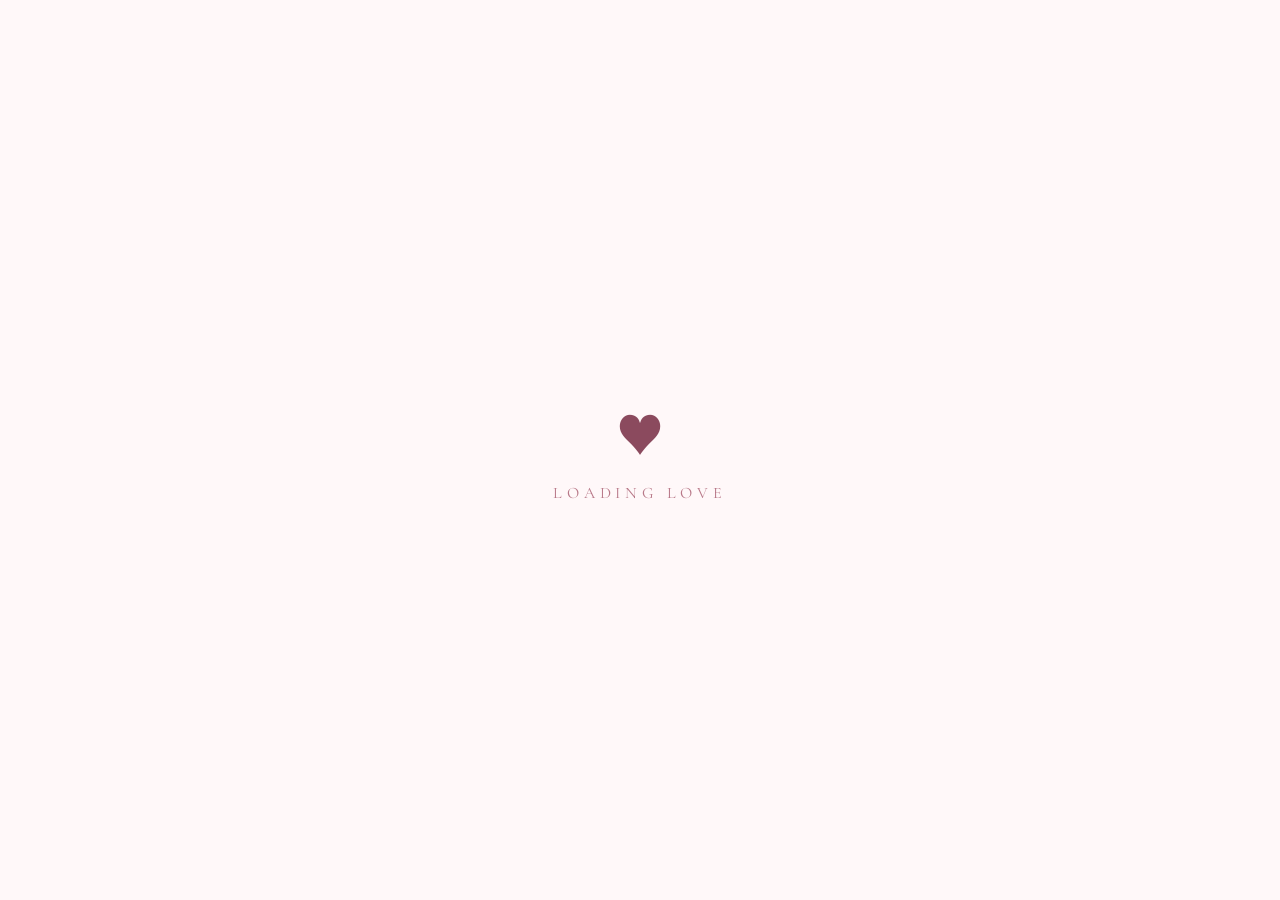
==== index.html @ cb355acc "fix: 修复首页 LOADING 卡住；按新文件名重排照片时间轴；单人照配对面对面展示；更新文案" ====
<!DOCTYPE html>
<html lang="zh-CN">
<head>
  <meta charset="UTF-8" />
  <meta name="viewport" content="width=device-width, initial-scale=1.0" />
  <title>haoloveli | 豪❤力</title>
  <link rel="preconnect" href="https://fonts.googleapis.com">
  <link rel="preconnect" href="https://fonts.gstatic.com" crossorigin>
  <link href="https://fonts.googleapis.com/css2?family=Cormorant+Garamond:ital,wght@0,400;0,500;0,600;1,400;1,500&family=Great+Vibes&family=Noto+Serif+SC:wght@300;400;500;600;700&family=Playfair+Display:ital,wght@0,400;0,500;0,600;0,700;1,400;1,500&display=swap" rel="stylesheet">
  <style>
    * { margin: 0; padding: 0; box-sizing: border-box; }
    :root {
      --rose-pale: #FFF8F9;
      --rose-cream: #FFEDF1;
      --rose-blush: #FFDEE6;
      --rose-soft: #F8C1CE;
      --rose-gold: #D4A5A5;
      --rose-text: #8B4A5E;
      --rose-text-light: #B87888;
      --gold: #D4AF7A;
      --champagne: #F5E6D3;
    }
    html, body {
      width: 100%; height: 100%;
      overflow: hidden;
      font-family: 'Noto Serif SC', 'Playfair Display', serif;
      color: var(--rose-text);
      background: #000;
    }
    .stage {
      position: relative;
      width: 100vw; height: 100vh;
      overflow: hidden;
      background: linear-gradient(145deg, #FFF8F9 0%, #FFEDF1 30%, #FFDEE6 60%, #F8C9D4 90%, #F0B8C5 100%);
      background-size: 400% 400%;
      animation: skyFlow 20s ease infinite;
    }
    @keyframes skyFlow {
      0% { background-position: 0% 0%; }
      50% { background-position: 100% 100%; }
      100% { background-position: 0% 0%; }
    }
    .glow {
      position: absolute; inset: 0; pointer-events: none; z-index: 0;
      background:
        radial-gradient(circle at 15% 25%, rgba(255, 220, 225, 0.8) 0%, transparent 40%),
        radial-gradient(circle at 85% 65%, rgba(255, 200, 210, 0.7) 0%, transparent 45%),
        radial-gradient(circle at 50% 95%, rgba(255, 235, 220, 0.6) 0%, transparent 50%);
      animation: glowPulse 10s ease-in-out infinite alternate;
    }
    @keyframes glowPulse {
      0% { opacity: 0.8; transform: scale(1); }
      100% { opacity: 1; transform: scale(1.08); }
    }
    .hearts {
      position: absolute; inset: 0; pointer-events: none; z-index: 1; overflow: hidden;
    }
    .heart {
      position: absolute; top: -10%; font-size: 1rem;
      opacity: 0; animation: fall linear infinite;
      text-shadow: 0 0 12px rgba(255, 160, 170, 0.6);
    }
    @keyframes fall {
      0% { transform: translateY(-10vh) translateX(0) rotate(0deg); opacity: 0; }
      10% { opacity: 0.8; }
      90% { opacity: 0.7; }
      100% { transform: translateY(110vh) translateX(80px) rotate(360deg); opacity: 0; }
    }
    .slide {
      position: absolute; inset: 0; z-index: 10;
      display: flex; align-items: center; justify-content: center;
      opacity: 0; visibility: hidden;
      transition: opacity 1.4s cubic-bezier(0.4, 0, 0.2, 1), visibility 1.4s;
      padding: 5vh 5vw 5vh 10vw;
    }
    .slide.active { opacity: 1; visibility: visible; }
    .slide-content {
      width: 100%; max-width: 1400px; height: 100%;
      display: flex; align-items: center; justify-content: center;
      position: relative;
    }

    /* Timeline - left side */
    .timeline-rail {
      position: fixed; left: 2.5vw; top: 50%; transform: translateY(-50%);
      z-index: 90; width: 90px; height: 72vh;
      display: flex; flex-direction: column; align-items: center; justify-content: space-between;
      opacity: 0; transition: opacity 0.8s ease;
      pointer-events: none;
    }
    .timeline-rail.visible { opacity: 1; }
    .timeline-line {
      position: absolute; left: 50%; top: 12px; bottom: 12px; width: 2px; transform: translateX(-50%);
      background: linear-gradient(180deg, rgba(212,165,165,0.25), rgba(139,74,94,0.18), rgba(212,165,165,0.25));
      border-radius: 1px;
    }
    .timeline-node {
      position: relative; width: 12px; height: 12px; border-radius: 50%;
      background: #fff; border: 2px solid rgba(212, 165, 165, 0.6);
      transition: all 0.5s ease; z-index: 2;
      box-shadow: 0 2px 8px rgba(139, 74, 94, 0.08);
    }
    .timeline-node.active {
      background: var(--rose-text); border-color: var(--rose-text);
      transform: scale(1.5);
      box-shadow: 0 0 0 8px rgba(139, 74, 94, 0.1), 0 0 20px rgba(139, 74, 94, 0.2);
    }
    .timeline-node.milestone {
      width: 16px; height: 16px; background: var(--gold); border-color: var(--gold);
    }
    .timeline-node.milestone.active {
      background: var(--rose-text); border-color: var(--rose-text);
      box-shadow: 0 0 0 10px rgba(212, 175, 122, 0.15), 0 0 24px rgba(139, 74, 94, 0.25);
    }
    .timeline-label {
      position: absolute; left: 32px; top: 50%; transform: translateY(-50%);
      white-space: nowrap; font-family: 'Cormorant Garamond', serif; font-size: 0.8rem;
      letter-spacing: 0.12em; color: var(--rose-text-light); opacity: 0;
      transition: all 0.5s ease; font-weight: 500; pointer-events: none;
    }
    .timeline-node.active .timeline-label { opacity: 1; color: var(--rose-text); transform: translateY(-50%) translateX(4px); }
    .timeline-node.milestone .timeline-label { color: var(--gold); opacity: 0; }
    .timeline-node.milestone.active .timeline-label { color: var(--rose-text); opacity: 1; }

    /* Cover */
    .cover-slide .slide-content { flex-direction: column; text-align: center; padding-left: 5vw; }
    .cover-eyebrow {
      font-family: 'Cormorant Garamond', serif;
      font-size: 1rem; letter-spacing: 0.5em; text-transform: uppercase;
      color: var(--rose-text-light); margin-bottom: 2rem;
      opacity: 0; animation: fadeInUp 1.5s ease 0.3s forwards;
    }
    .cover-title {
      font-family: 'Noto Serif SC', serif;
      font-size: clamp(3.5rem, 9vw, 7rem);
      font-weight: 500; letter-spacing: 0.2em; color: var(--rose-text);
      line-height: 1.15; margin-bottom: 1rem;
      opacity: 0; animation: fadeInUp 1.5s ease 0.6s forwards;
    }
    .cover-names {
      font-family: 'Noto Serif SC', serif;
      font-size: clamp(1.8rem, 4vw, 2.8rem);
      font-weight: 400; color: var(--rose-text);
      margin-bottom: 1.5rem;
      opacity: 0; animation: fadeInUp 1.5s ease 0.75s forwards;
    }
    .heart-icon {
      color: #e74c3c;
      margin: 0 0.3em;
      animation: heartbeat 1.5s ease infinite;
    }
    .cover-script {
      font-family: 'Great Vibes', cursive;
      font-size: clamp(2.5rem, 6vw, 4.5rem);
      color: var(--rose-gold); opacity: 0;
      animation: fadeInUp 1.5s ease 0.9s forwards;
      margin-bottom: 2.5rem;
    }
    .cover-ornament {
      width: 180px; height: 50px; margin: 0 auto 2rem; opacity: 0;
      animation: fadeInUp 1.5s ease 1.2s forwards;
      background: url("data:image/svg+xml,%3Csvg xmlns='http://www.w3.org/2000/svg' viewBox='0 0 180 50'%3E%3Cpath d='M90 25 L25 25 M155 25 L90 25' stroke='%23D4A5A5' stroke-width='1'/%3E%3Cpath d='M90 20 C86 16 82 16 80 19 C78 22 80 26 90 32 C100 26 102 22 100 19 C98 16 94 16 90 20' fill='%23D4A5A5'/%3E%3C/svg%3E") no-repeat center;
      background-size: contain;
    }
    .cover-date {
      font-family: 'Cormorant Garamond', serif; font-size: 1rem;
      letter-spacing: 0.3em; color: var(--rose-text-light); opacity: 0;
      animation: fadeInUp 1.5s ease 1.5s forwards;
    }
    .scroll-hint {
      position: absolute; bottom: 5vh; left: 50%; transform: translateX(-50%);
      font-family: 'Cormorant Garamond', serif; font-size: 0.85rem;
      letter-spacing: 0.2em; color: var(--rose-text-light); opacity: 0;
      animation: fadeInUp 1.5s ease 2s forwards, float 2s ease infinite 3s;
    }
    @keyframes float {
      0%, 100% { transform: translateX(-50%) translateY(0); }
      50% { transform: translateX(-50%) translateY(10px); }
    }
    @keyframes fadeInUp {
      0% { opacity: 0; transform: translateY(30px); }
      100% { opacity: 1; transform: translateY(0); }
    }

    /* Timeline intro */
    .timeline-intro .slide-content { flex-direction: column; text-align: center; padding-left: 5vw; }
    .timeline-intro-title {
      font-family: 'Noto Serif SC', serif; font-size: clamp(2.5rem, 5vw, 4rem);
      font-weight: 500; color: var(--rose-text); margin-bottom: 3vh; opacity: 0;
      transform: translateY(30px); transition: all 1s ease 0.2s;
    }
    .timeline-intro-sub {
      font-family: 'Cormorant Garamond', serif; font-size: 1.1rem;
      letter-spacing: 0.3em; color: var(--rose-gold); margin-bottom: 6vh; opacity: 0;
      transform: translateY(20px); transition: all 1s ease 0.4s;
    }
    .slide.active .timeline-intro-title, .slide.active .timeline-intro-sub { opacity: 1; transform: translateY(0); }
    .timeline-hero {
      display: flex; align-items: center; justify-content: center; gap: 6vw;
      opacity: 0; transform: scale(0.95); transition: all 1.2s ease 0.6s;
    }
    .slide.active .timeline-hero { opacity: 1; transform: scale(1); }
    .timeline-event {
      text-align: center; position: relative;
    }
    .timeline-event-dot {
      width: 24px; height: 24px; border-radius: 50%; background: var(--gold); margin: 0 auto 1.2rem;
      box-shadow: 0 0 0 10px rgba(212, 175, 122, 0.15); position: relative;
    }
    .timeline-event-dot::after {
      content: ''; position: absolute; inset: 0; border-radius: 50%;
      border: 1px solid rgba(139, 74, 94, 0.2); animation: pulseRing 2s ease infinite;
    }
    @keyframes pulseRing {
      0% { transform: scale(1); opacity: 1; }
      100% { transform: scale(2.2); opacity: 0; }
    }
    .timeline-event-date {
      font-family: 'Cormorant Garamond', serif; font-size: 1.4rem; font-weight: 600;
      letter-spacing: 0.15em; color: var(--rose-text); margin-bottom: 0.6rem;
    }
    .timeline-event-label {
      font-family: 'Noto Serif SC', serif; font-size: 1.2rem; color: var(--rose-text-light);
    }
    .timeline-event.together .timeline-event-dot { background: var(--rose-text); box-shadow: 0 0 0 10px rgba(139, 74, 94, 0.12); }
    .timeline-event.together .timeline-event-date { color: var(--rose-text); }
    .timeline-connector {
      width: 80px; height: 1px; background: linear-gradient(90deg, var(--gold), var(--rose-text-light));
      position: relative; top: -12px;
    }
    .timeline-connector::after {
      content: '♥'; position: absolute; left: 50%; top: 50%; transform: translate(-50%, -50%);
      font-size: 0.8rem; color: var(--rose-gold); background: var(--rose-pale); padding: 0 8px;
    }
    .timeline-caption {
      margin-top: 6vh; font-family: 'Noto Serif SC', serif; font-size: 1.1rem;
      color: var(--rose-text-light); opacity: 0; transition: opacity 1s ease 1s;
    }
    .slide.active .timeline-caption { opacity: 1; }

    /* Chapters */
    .chapter-slide .slide-content { flex-direction: column; text-align: center; padding-left: 5vw; }
    .chapter-number {
      font-family: 'Cormorant Garamond', serif; font-size: 1rem;
      letter-spacing: 0.4em; color: var(--rose-gold); margin-bottom: 1.5rem;
      opacity: 0; transform: translateY(30px); transition: all 1s ease 0.2s;
    }
    .chapter-title {
      font-family: 'Noto Serif SC', serif; font-size: clamp(2.5rem, 5vw, 4.5rem);
      font-weight: 500; color: var(--rose-text); line-height: 1.5;
      opacity: 0; transform: translateY(30px); transition: all 1s ease 0.4s;
    }
    .slide.active .chapter-number, .slide.active .chapter-title { opacity: 1; transform: translateY(0); }

    /* Photo slides */
    .split-slide .slide-content { gap: 5vw; align-items: center; }
    .split-slide.reverse .slide-content { flex-direction: row-reverse; }
    .text-side {
      flex: 1; max-width: 560px; opacity: 0;
      transition: all 1.2s cubic-bezier(0.4, 0, 0.2, 1) 0.3s;
    }
    .split-slide .text-side { transform: translateX(-50px); }
    .split-slide.reverse .text-side { transform: translateX(50px); }
    .slide.active .text-side { opacity: 1; transform: translateX(0); }
    .photo-date-badge {
      display: inline-flex; align-items: center; gap: 12px;
      font-family: 'Cormorant Garamond', serif; font-size: 0.9rem;
      letter-spacing: 0.18em; color: var(--rose-text);
      margin-bottom: 2rem; padding: 0.6rem 1.4rem;
      background: rgba(255, 255, 255, 0.72);
      border: 1px solid rgba(212, 165, 165, 0.35);
      border-radius: 4px;
      box-shadow: 0 4px 20px rgba(139, 74, 94, 0.06);
      opacity: 0; transform: translateY(-20px);
      transition: all 0.8s ease 0.2s;
      position: relative;
    }
    .photo-date-badge::before {
      content: ''; position: absolute; left: 0; top: 50%; transform: translateY(-50%);
      width: 3px; height: 60%; background: var(--gold); border-radius: 0 2px 2px 0;
    }
    .slide.active .photo-date-badge { opacity: 1; transform: translateY(0); }
    .photo-date-badge .dot {
      width: 7px; height: 7px; border-radius: 50%;
      background: var(--gold); box-shadow: 0 0 0 4px rgba(212, 175, 122, 0.2);
    }
    .side-label {
      font-family: 'Cormorant Garamond', serif; font-size: 0.85rem;
      letter-spacing: 0.35em; text-transform: uppercase;
      color: var(--rose-gold); margin-bottom: 1.2rem;
    }
    .side-title {
      font-family: 'Noto Serif SC', serif; font-size: clamp(2rem, 3.5vw, 3rem);
      font-weight: 500; color: var(--rose-text); line-height: 1.4;
      margin-bottom: 1.5rem;
    }
    .side-body {
      font-family: 'Noto Serif SC', serif; font-size: clamp(1.05rem, 1.7vw, 1.25rem);
      line-height: 2.2; color: var(--rose-text-light); font-weight: 400;
      white-space: pre-line;
    }
    .image-side {
      flex: 0 0 auto; opacity: 0;
      transition: all 1.2s cubic-bezier(0.4, 0, 0.2, 1) 0.5s;
    }
    .split-slide .image-side { transform: translateX(50px) scale(0.95); }
    .split-slide.reverse .image-side { transform: translateX(-50px) scale(0.95); }
    .slide.active .image-side { opacity: 1; transform: translateX(0) scale(1); }
    .photo-card {
      position: relative; background: linear-gradient(145deg, #fff 0%, #fff8f9 100%); padding: 18px;
      box-shadow: 0 30px 80px rgba(122, 68, 88, 0.14), 0 10px 25px rgba(122, 68, 88, 0.07), inset 0 0 0 1px rgba(212, 165, 165, 0.18);
      border-radius: 4px; overflow: hidden;
      transform: rotate(1.2deg);
      transition: transform 0.6s ease, box-shadow 0.6s ease;
    }
    .photo-card:hover { transform: rotate(0deg) scale(1.03); box-shadow: 0 40px 100px rgba(122, 68, 88, 0.18), 0 15px 35px rgba(122, 68, 88, 0.1), inset 0 0 0 1px rgba(212, 165, 165, 0.25); }
    .photo-card.portrait { width: 360px; }
    .photo-card.portrait img { width: 100%; height: 480px; object-fit: cover; object-position: center 15%; }
    .photo-card.landscape { width: 640px; }
    .photo-card.landscape img { width: 100%; height: 400px; object-fit: cover; object-position: center 25%; }
    .photo-card img {
      filter: sepia(5%) saturate(108%) contrast(102%) brightness(102%);
      border-radius: 2px; display: block;
    }
    .photo-card::before {
      content: ''; position: absolute; inset: 12px; pointer-events: none;
      border: 1px solid rgba(212, 165, 165, 0.35); border-radius: 2px; z-index: 1;
    }
    .photo-card::after {
      content: ''; position: absolute; inset: 18px; pointer-events: none;
      border: 1px solid rgba(212, 165, 165, 0.2); border-radius: 2px; z-index: 1;
    }
    .photo-caption {
      text-align: center; margin-top: 1rem; font-family: 'Cormorant Garamond', serif;
      font-size: 0.85rem; letter-spacing: 0.2em; color: var(--rose-text-light);
    }

    /* Heart wall */
    .heartwall-slide .slide-content { flex-direction: column; padding-left: 5vw; }
    .heartwall-title {
      font-family: 'Noto Serif SC', serif; font-size: clamp(2rem, 4vw, 3.5rem);
      font-weight: 500; color: var(--rose-text); text-align: center; margin-bottom: 2vh;
      opacity: 0; transform: translateY(30px); transition: all 1s ease 0.2s;
    }
    .heartwall-subtitle {
      font-family: 'Cormorant Garamond', serif; font-size: 1.1rem;
      letter-spacing: 0.3em; color: var(--rose-gold); text-align: center; margin-bottom: 3vh;
      opacity: 0; transform: translateY(20px); transition: all 1s ease 0.4s;
    }
    .slide.active .heartwall-title, .slide.active .heartwall-subtitle { opacity: 1; transform: translateY(0); }
    .heartwall-container {
      position: relative; width: 100%; max-width: 1100px; height: 60vh;
      opacity: 0; transform: scale(0.9); transition: all 1.5s ease 0.6s;
    }
    .slide.active .heartwall-container { opacity: 1; transform: scale(1); }
    .heartwall-photo {
      position: absolute; width: 95px; height: 120px; background: #fff; padding: 6px;
      box-shadow: 0 8px 24px rgba(122, 68, 88, 0.18); border-radius: 2px;
      transform: translate(-50%, -50%) scale(0) rotate(var(--rot));
      transition: transform 0.8s cubic-bezier(0.34, 1.56, 0.64, 1) var(--delay), opacity 0.8s ease var(--delay);
      opacity: 0;
    }
    .slide.active .heartwall-photo {
      transform: translate(-50%, -50%) scale(1) rotate(var(--rot));
      opacity: 1;
    }
    .heartwall-photo img { width: 100%; height: 100%; object-fit: cover; object-position: center 15%; border-radius: 1px; }

    /* Proposal */
    .proposal-slide .slide-content { flex-direction: column; padding-left: 5vw; }
    .proposal-frame {
      background: rgba(255, 255, 255, 0.82);
      backdrop-filter: blur(30px); -webkit-backdrop-filter: blur(30px);
      border: 1px solid rgba(255, 255, 255, 0.9);
      border-radius: 48px;
      padding: 6vh 5vw; max-width: 850px; width: 100%;
      box-shadow: 0 50px 120px rgba(122, 68, 88, 0.1);
      text-align: center; opacity: 0; transform: translateY(50px) scale(0.96);
      transition: all 1.3s cubic-bezier(0.4, 0, 0.2, 1) 0.3s;
      position: relative;
    }
    .proposal-frame::before {
      content: ''; position: absolute; top: -2px; left: -2px; right: -2px; bottom: -2px;
      border-radius: 50px; background: linear-gradient(135deg, rgba(255,200,210,0.7), rgba(212,165,165,0.5), rgba(255,220,200,0.7));
      z-index: -1; opacity: 0.6;
    }
    .slide.active .proposal-frame { opacity: 1; transform: translateY(0) scale(1); }
    .proposal-frame h2 {
      font-family: 'Noto Serif SC', serif; font-size: clamp(2.5rem, 5vw, 4rem);
      font-weight: 500; color: var(--rose-text); margin-bottom: 2rem;
    }
    .proposal-frame p {
      font-family: 'Noto Serif SC', serif; font-size: clamp(1.1rem, 2vw, 1.4rem);
      line-height: 2.1; color: var(--rose-text-light); margin-bottom: 3rem;
    }
    .yes-btn {
      font-family: 'Noto Serif SC', serif; font-size: 1.2rem;
      background: linear-gradient(135deg, var(--rose-text) 0%, #9B5E70 100%);
      color: #fff; border: none; padding: 1.2rem 4rem; border-radius: 50px;
      cursor: pointer; letter-spacing: 0.2em;
      transition: all 0.4s cubic-bezier(0.4, 0, 0.2, 1);
      box-shadow: 0 12px 45px rgba(122, 68, 88, 0.3);
    }
    .yes-btn:hover {
      transform: translateY(-4px) scale(1.05);
      box-shadow: 0 20px 70px rgba(122, 68, 88, 0.4);
    }

    /* Letter */
    .letter-slide .slide-content { flex-direction: column; text-align: center; padding-left: 5vw; }
    .letter-paper {
      background: rgba(255, 255, 255, 0.85); max-width: 760px; width: 100%;
      padding: 5vh 4vw; border-radius: 24px;
      box-shadow: 0 40px 100px rgba(122, 68, 88, 0.1);
      opacity: 0; transform: translateY(40px);
      transition: all 1.2s cubic-bezier(0.4, 0, 0.2, 1) 0.3s;
    }
    .slide.active .letter-paper { opacity: 1; transform: translateY(0); }
    .letter-title {
      font-family: 'Noto Serif SC', serif; font-size: clamp(2rem, 4vw, 3rem);
      font-weight: 500; color: var(--rose-text); margin-bottom: 2rem;
    }
    .letter-body {
      font-family: 'Noto Serif SC', serif; font-size: clamp(1.1rem, 2vw, 1.4rem);
      line-height: 2.4; color: var(--rose-text-light); white-space: pre-line;
    }
    .letter-line {
      opacity: 0; transform: translateY(20px);
      transition: all 0.8s ease var(--delay);
    }
    .slide.active .letter-line { opacity: 1; transform: translateY(0); }

    /* Closing */
    .closing-slide .slide-content { flex-direction: column; text-align: center; padding-left: 5vw; }
    .closing-title {
      font-family: 'Noto Serif SC', serif;
      font-size: clamp(3.5rem, 8vw, 6.5rem);
      font-weight: 500; color: var(--rose-text); white-space: nowrap;
      letter-spacing: 0.15em; opacity: 0; transform: scale(0.9);
      transition: all 1.2s cubic-bezier(0.4, 0, 0.2, 1) 0.3s;
    }
    .slide.active .closing-title { opacity: 1; transform: scale(1); }
    .closing-sub {
      font-family: 'Great Vibes', cursive; font-size: clamp(2rem, 5vw, 3.5rem);
      color: var(--rose-gold); margin-top: 1.5rem; opacity: 0; transition: opacity 1s ease 1s;
    }
    .slide.active .closing-sub { opacity: 1; }

    /* Timer final page */
    .timer-slide .slide-content { flex-direction: column; text-align: center; padding-left: 5vw; }
    .timer-eyebrow {
      font-family: 'Cormorant Garamond', serif; font-size: 1rem;
      letter-spacing: 0.5em; color: var(--rose-text-light); margin-bottom: 1.5rem;
      opacity: 0; transform: translateY(20px); transition: all 1s ease 0.2s;
    }
    .timer-title {
      font-family: 'Noto Serif SC', serif; font-size: clamp(2rem, 4vw, 3.5rem);
      font-weight: 500; color: var(--rose-text); margin-bottom: 4vh; opacity: 0;
      transform: translateY(30px); transition: all 1s ease 0.4s;
    }
    .slide.active .timer-eyebrow, .slide.active .timer-title { opacity: 1; transform: translateY(0); }
    .timer-cards {
      display: flex; gap: 4vw; justify-content: center; align-items: stretch;
      opacity: 0; transform: scale(0.95); transition: all 1.2s ease 0.6s;
      flex-wrap: wrap;
    }
    .slide.active .timer-cards { opacity: 1; transform: scale(1); }
    .timer-card {
      background: rgba(255, 255, 255, 0.78); backdrop-filter: blur(20px);
      border: 1px solid rgba(255, 255, 255, 0.9); border-radius: 36px;
      padding: 4vh 3vw; min-width: 340px; max-width: 440px; flex: 1;
      box-shadow: 0 40px 100px rgba(122, 68, 88, 0.1);
      position: relative; overflow: hidden;
    }
    .timer-card::before {
      content: ''; position: absolute; top: 0; left: 0; right: 0; height: 4px;
      background: linear-gradient(90deg, var(--gold), var(--rose-soft), var(--gold));
    }
    .timer-card-label {
      font-family: 'Cormorant Garamond', serif; font-size: 0.95rem;
      letter-spacing: 0.3em; color: var(--rose-gold); margin-bottom: 1.5rem;
      text-transform: uppercase;
    }
    .timer-card-date {
      font-family: 'Noto Serif SC', serif; font-size: 1.1rem; color: var(--rose-text-light);
      margin-bottom: 2rem;
    }
    .timer-number {
      font-family: 'Cormorant Garamond', serif; font-size: clamp(3.5rem, 8vw, 6rem);
      font-weight: 600; color: var(--rose-text); line-height: 1;
      margin-bottom: 0.8rem; animation: heartbeat 2s ease infinite;
      display: flex; align-items: baseline; justify-content: center; gap: 0.15em;
    }
    .timer-unit-suffix {
      font-size: 0.35em; font-weight: 500; color: var(--rose-gold);
      letter-spacing: 0.1em;
    }
    .timer-units {
      display: flex; justify-content: center; gap: 1rem; margin-bottom: 1.5rem;
      font-family: 'Cormorant Garamond', serif; font-size: 0.95rem;
      letter-spacing: 0.1em; color: var(--rose-text-light);
    }
    .timer-unit { text-align: center; }
    .timer-unit span { display: block; font-family: 'Cormorant Garamond', serif; font-size: 1.6rem; font-weight: 600; color: var(--rose-text); }
    .timer-card-words {
      font-family: 'Noto Serif SC', serif; font-size: 1.05rem; color: var(--rose-text-light);
      line-height: 1.8;
    }
    .timer-bottom {
      margin-top: 4vh; font-family: 'Great Vibes', cursive; font-size: clamp(2rem, 4vw, 3rem);
      color: var(--rose-gold); opacity: 0; transition: opacity 1s ease 1s;
    }
    .slide.active .timer-bottom { opacity: 1; }
    @keyframes heartbeat {
      0%, 100% { transform: scale(1); }
      50% { transform: scale(1.03); }
    }

    /* Sparkles */
    .sparkle {
      position: fixed; pointer-events: none; z-index: 1000;
      font-size: 1.3rem; color: var(--rose-soft);
      animation: sparkleOut 1.8s ease-out forwards;
    }
    @keyframes sparkleOut {
      0% { opacity: 1; transform: translate(0,0) scale(0.5); }
      100% { opacity: 0; transform: translate(var(--tx), var(--ty)) scale(1.5) rotate(30deg); }
    }

    /* Controls */
    .controls {
      position: fixed; bottom: 3vh; right: 3vw; z-index: 100;
      display: flex; gap: 12px; align-items: center;
      transition: opacity 0.5s ease;
    }
    .controls button {
      width: 44px; height: 44px; border-radius: 50%;
      border: 1px solid rgba(122, 68, 88, 0.15); background: rgba(255,255,255,0.78);
      backdrop-filter: blur(10px); cursor: pointer; color: var(--rose-text);
      display: flex; align-items: center; justify-content: center;
      font-size: 1rem; transition: all 0.3s ease;
    }
    .controls button:hover { background: rgba(255,255,255,0.95); transform: scale(1.1); }
    .progress {
      position: fixed; bottom: 0; left: 0; height: 3px;
      background: linear-gradient(90deg, var(--rose-gold), var(--gold)); z-index: 100;
      transition: width 0.5s ease;
    }
    .nav-dots {
      position: fixed; left: 2vw; top: 50%; transform: translateY(-50%);
      z-index: 100; display: flex; flex-direction: column; gap: 12px;
    }
    .nav-dot {
      width: 10px; height: 10px; border-radius: 50%;
      background: rgba(122, 68, 88, 0.15); cursor: pointer; transition: all 0.3s ease;
    }
    .nav-dot.active { background: var(--rose-gold); transform: scale(1.4); }
    .loading {
      position: fixed; inset: 0; z-index: 9999; background: var(--rose-pale);
      display: flex; align-items: center; justify-content: center; flex-direction: column;
      transition: opacity 0.6s ease;
    }
    .loading.hidden { opacity: 0; pointer-events: none; }
    .loading-heart { font-size: 3rem; animation: heartbeat 1.5s ease infinite; margin-bottom: 1rem; color: var(--rose-text); }
    .loading-text { font-family: 'Cormorant Garamond', serif; color: var(--rose-text-light); letter-spacing: 0.3em; }

    /* Start overlay */
    .start-overlay {
      position: fixed; inset: 0; z-index: 1000;
      background: rgba(255, 250, 252, 0.92);
      backdrop-filter: blur(12px);
      display: flex; align-items: center; justify-content: center;
      flex-direction: column;
      transition: opacity 1.2s ease, visibility 1.2s ease;
      cursor: pointer;
    }
    .start-overlay.hidden {
      opacity: 0; visibility: hidden; pointer-events: none;
    }
    .start-content {
      text-align: center; animation: fadeInUp 1.2s ease;
    }
    .start-title {
      font-family: 'Noto Serif SC', 'Playfair Display', serif;
      font-size: clamp(2.2rem, 6vw, 4rem);
      color: var(--rose-text); margin-bottom: 0.5rem;
      letter-spacing: 0.15em;
    }
    .start-names {
      font-family: 'Noto Serif SC', serif;
      font-size: clamp(1.5rem, 3.5vw, 2.2rem);
      font-weight: 400; color: var(--rose-text);
      margin-bottom: 1rem;
      letter-spacing: 0.1em;
    }
    .start-subtitle {
      font-family: 'Cormorant Garamond', serif;
      font-size: clamp(1rem, 2.2vw, 1.5rem);
      color: var(--rose-text-light);
      letter-spacing: 0.2em; margin-bottom: 2.5rem;
    }
    .start-btn {
      display: inline-flex; align-items: center; justify-content: center;
      gap: 12px;
      padding: 1rem 2.5rem;
      border: 1px solid var(--rose-gold);
      border-radius: 50px;
      background: rgba(255, 255, 255, 0.7);
      color: var(--rose-text);
      font-family: 'Noto Serif SC', serif;
      font-size: 1.1rem;
      letter-spacing: 0.2em;
      box-shadow: 0 10px 40px rgba(139, 74, 94, 0.15);
      animation: pulse-gentle 2.5s ease infinite;
      transition: transform 0.3s ease, box-shadow 0.3s ease;
    }
    .start-btn:hover { transform: scale(1.05); box-shadow: 0 14px 50px rgba(139, 74, 94, 0.22); }
    .start-hint {
      margin-top: 2rem;
      font-family: 'Cormorant Garamond', serif;
      font-size: 0.9rem;
      color: var(--rose-text-light);
      letter-spacing: 0.15em;
    }
    @keyframes pulse-gentle {
      0%, 100% { transform: scale(1); }
      50% { transform: scale(1.03); }
    }
    @keyframes fadeInUp {
      from { opacity: 0; transform: translateY(30px); }
      to { opacity: 1; transform: translateY(0); }
    }

    @media (max-width: 900px) {
      .slide { padding: 5vh 5vw; }
      .timeline-rail { display: none; }
      .split-slide .slide-content { flex-direction: column !important; gap: 4vh; }
      .text-side { max-width: 100%; }
      .image-side { flex: 0 0 auto !important; }
      .photo-card.portrait { width: 280px; }
      .photo-card.portrait img { height: 360px; }
      .photo-card.landscape { width: 90vw; }
      .photo-card.landscape img { height: 260px; }
      .nav-dots { display: none; }
      .closing-title { white-space: normal; font-size: clamp(2.5rem, 12vw, 4rem); }
      .timer-cards { flex-direction: column; gap: 3vh; }
      .timer-card { min-width: 280px; width: 90vw; }
      .timeline-hero { flex-direction: column; gap: 4vh; }
    }
  
    /* Pair slides */
    .pair-slide .slide-content {
      flex-direction: column; align-items: center; justify-content: center;
      gap: 3vh; padding-left: 5vw;
    }
    .pair-header {
      text-align: center; opacity: 0; transform: translateY(-30px);
      transition: all 1.2s cubic-bezier(0.4, 0, 0.2, 1) 0.2s;
    }
    .slide.active .pair-header { opacity: 1; transform: translateY(0); }
    .pair-photos {
      display: flex; align-items: center; justify-content: center; gap: 3vw;
      opacity: 0; transform: scale(0.95);
      transition: all 1.2s cubic-bezier(0.4, 0, 0.2, 1) 0.5s;
    }
    .slide.active .pair-photos { opacity: 1; transform: scale(1); }
    .pair-photos .photo-card { transform: rotate(-1deg); }
    .pair-photos .photo-card:last-of-type { transform: rotate(1deg); }
    .pair-connector {
      font-family: 'Cormorant Garamond', serif; font-size: 2rem;
      color: var(--rose-gold); opacity: 0.8;
    }
    @media (max-width: 900px) {
      .pair-photos { flex-direction: column; gap: 3vh; }
      .pair-connector { transform: rotate(90deg); }
    }

  </style>
</head>
<body>
  <div class="loading" id="loading">
    <div class="loading-heart">♥</div>
    <div class="loading-text">LOADING LOVE</div>
  </div>

  <div class="stage" id="stage">
    <div class="glow"></div>
    <div class="hearts" id="hearts"></div>

    <div class="timeline-rail" id="timelineRail">
      <div class="timeline-line"></div>
      <div id="timelineNodes"></div>
    </div>

    <div class="progress" id="progress"></div>
    <div class="nav-dots" id="navDots"></div>
    <div class="controls">
      <button id="musicBtn" title="音乐">♪</button>
      <button id="playBtn" title="自动播放">▶</button>
      <button id="prevBtn" title="上一页">‹</button>
      <button id="nextBtn" title="下一页">›</button>
    </div>

    <section class="slide cover-slide active" data-layout="cover">
      <div class="slide-content">
        <div class="cover-eyebrow">A Love Story</div>
        <h1 class="cover-title">写给你的信</h1>
        <div class="cover-names">师豪 <span class="heart-icon">❤</span> 佳力</div>
        <div class="cover-script">Every moment with you is a heart beating</div>
        <div class="cover-ornament"></div>
        <div class="cover-date">2026 · 我们的故事</div>
        <div class="scroll-hint">点击屏幕继续</div>
      </div>
    </section>

    <section class="slide timeline-intro" data-layout="timeline" data-timeline="intro">
      <div class="slide-content">
        <div class="timeline-intro-title">我们的故事</div>
        <div class="timeline-intro-sub">TIME HAS WITNESSED EVERYTHING</div>
        <div class="timeline-hero">
          <div class="timeline-event">
            <div class="timeline-event-dot"></div>
            <div class="timeline-event-date">2024.12.30</div>
            <div class="timeline-event-label">我们相识</div>
          </div>
          <div class="timeline-connector"></div>
          <div class="timeline-event together">
            <div class="timeline-event-dot"></div>
            <div class="timeline-event-date">2025.05.10</div>
            <div class="timeline-event-label">我们相恋</div>
          </div>
          <div class="timeline-connector"></div>
          <div class="timeline-event">
            <div class="timeline-event-dot"></div>
            <div class="timeline-event-date">2026.06.22</div>
            <div class="timeline-event-label">今天 · 求婚</div>
          </div>
        </div>
        <div class="timeline-caption">从相遇的那一刻起，时间就开始为我们写故事</div>
      </div>
    </section>

        <div id="photoSlides"></div>

<section class="slide heartwall-slide" data-layout="heartwall">
      <div class="slide-content">
        <div class="heartwall-title">我的心，装满了你</div>
        <div class="heartwall-subtitle">每一张照片，都是我爱你的证据</div>
        <div class="heartwall-container" id="heartwall"></div>
      </div>
    </section>

    <section class="slide proposal-slide" data-layout="proposal">
      <div class="slide-content">
        <div class="proposal-frame">
          <h2>你愿意嫁给我吗？</h2>
          <p>遇见你，是我一生最幸运的事。
我想和你一起，看遍世间所有风景。
从日出到日落，从青春到白头。</p>
          <button class="yes-btn" id="yesBtn">我愿意</button>
        </div>
      </div>
    </section>

    <section class="slide letter-slide" data-layout="letter">
      <div class="slide-content">
        <div class="letter-paper">
          <div class="letter-title">写给你的信</div>
          <div class="letter-body" id="letterBody">
            <div class="letter-line" style="--delay:0.4s">亲爱的：</div>
            <div class="letter-line" style="--delay:0.8s">遇见你，是我一生最幸运的事。</div>
            <div class="letter-line" style="--delay:1.2s">我想和你一起，看遍世间所有风景。</div>
            <div class="letter-line" style="--delay:1.6s">从日出到日落，从青春到白头。</div>
            <div class="letter-line" style="--delay:2.0s">你愿意嫁给我吗？</div>
            <div class="letter-line" style="--delay:2.4s">永远爱你。</div>
          </div>
        </div>
      </div>
    </section>

    <section class="slide closing-slide" data-layout="closing">
      <div class="slide-content">
        <h2 class="closing-title">我爱你，永远</h2>
        <div class="closing-sub">Forever & Always</div>
      </div>
    </section>

    <section class="slide timer-slide" data-layout="timer" data-timeline="timer">
      <div class="slide-content">
        <div class="timer-eyebrow">TIME HAS WITNESSED OUR LOVE</div>
        <div class="timer-title">时间，是我们相爱的证据</div>
        <div class="timer-cards">
          <div class="timer-card">
            <div class="timer-card-label">Since We Met</div>
            <div class="timer-card-date">2024年12月30日 · 我们相识</div>
            <div class="timer-number"><span id="metDays">0</span><span class="timer-unit-suffix">天</span></div>
            <div class="timer-units">
              <div class="timer-unit"><span id="metHours">0</span>时</div>
              <div class="timer-unit"><span id="metMinutes">0</span>分</div>
              <div class="timer-unit"><span id="metSeconds">0</span>秒</div>
            </div>
            <div class="timer-card-words">从第一次相视而笑开始，<br>你便成了我世界里的光。</div>
          </div>
          <div class="timer-card">
            <div class="timer-card-label">Since We Fell In Love</div>
            <div class="timer-card-date">2025年5月10日 · 我们相恋</div>
            <div class="timer-number"><span id="loveDays">0</span><span class="timer-unit-suffix">天</span></div>
            <div class="timer-units">
              <div class="timer-unit"><span id="loveHours">0</span>时</div>
              <div class="timer-unit"><span id="loveMinutes">0</span>分</div>
              <div class="timer-unit"><span id="loveSeconds">0</span>秒</div>
            </div>
            <div class="timer-card-words">从牵手那天起，<br>每一秒都在说我愿意。</div>
          </div>
        </div>
        <div class="timer-bottom">未来的每一天，都想和你一起</div>
      </div>
    </section>

    <audio id="bgMusic" loop src="lovebgm.mp3"></audio>
  </div>

  <div class="start-overlay" id="startOverlay">
    <div class="start-content">
      <div class="start-title">我们的故事</div>
      <div class="start-names">师豪 <span class="heart-icon">❤</span> 佳力</div>
      <div class="start-subtitle">A Love Story Begins</div>
      <div class="start-btn">开启浪漫旅程 ♪</div>
      <div class="start-hint">点击屏幕任意处开始 · 音乐与画面将自动播放</div>
    </div>
  </div>

  <script>
    const photoPages = [
      { type: 'couple', src: "2025 年 2 月第一次见面缙云山.jpg", orientation: "portrait", date: "2025年2月", station: 1, label: "You & Me", title: "第一次相见", body: "2024年的冬天，
我们在缙云山第一次见面。
从那一刻起，故事开始了。" },
      { type: 'couple', src: "mmexport1741595537727.jpg", orientation: "landscape", date: "2025年3月10日", station: 2, label: "Memory", title: "每一步都是故事", body: "和你走过的路，都是最美的风景。
因为有你，平凡的地方也有了意义。" },
      { type: 'couple', src: "2025 年 5 月_爱心石雪山_8.10分.jpg", orientation: "portrait", date: "2025年5月", station: 3, label: "Moment", title: "爱心石前", body: "爱心石前，
我的心意早已不言而喻。" },
      { type: 'couple', src: "2025 年 5 月阿坝州.jpeg", orientation: "landscape", date: "2025年5月", station: 4, label: "Together", title: "有你的地方就是家", body: "感谢时间，让我们相遇。
更感谢命运，让我们没有错过。" },
      { type: 'couple', src: "2025 年 5 月.jpg", orientation: "portrait", date: "2025年5月", station: 5, label: "Us", title: "想把这一刻定格", body: "只要和你在一起，哪里都是晴天。
哪怕是下雨天，也觉得浪漫。" },
      { type: 'couple', src: "2025 年 5 月 10 号表白成为恋人.jpg", orientation: "landscape", date: "2025年5月10日", station: 6, label: "Forever", title: "成为恋人的那一天", body: "2025年5月10日，
我鼓起勇气向你表白。
你说愿意，我的世界从此亮了起来。" },
      { type: 'couple', src: "IMG_20250511_170129.jpg", orientation: "landscape", date: "2025年5月11日", station: 7, label: "Sunshine", title: "世界很大，眼里只有你", body: "你笑起来的样子，
是我见过最美的风景。" },
      { type: 'couple', src: "retouch_2025052400135401.jpg", orientation: "landscape", date: "2025年5月24日", station: 8, label: "Two Souls", title: "一个人的镜头，两个人的故事", body: "你的每一面，我都想珍藏。
因为都是你，所以都喜欢。" },
      { type: 'pair', src: ["IMG_20250525_221852.jpg", "IMG_20250530_165640.jpg"], orientation: ["portrait", "portrait"], date: "2025年5月25日", station: 9, label: "Sweet", title: "只要在一起，哪里都是晴天", body: "不需要去哪里，
只要你在身边，就是最好的旅行。" },
      { type: 'couple', src: "2025 年 7 月-1.jpg", orientation: "portrait", date: "2025年7月", station: 10, label: "Treasure", title: "你笑起来，风都温柔", body: "时间过得很快，
但和你在一起的每一秒，我都想慢一点。" },
      { type: 'couple', src: "2025 年 7 月_乐山大佛前_7.60分.jpg", orientation: "portrait", date: "2025年7月", station: 11, label: "Bliss", title: "乐山大佛前", body: "站在乐山大佛前，
许愿余生都有你。" },
      { type: 'couple', src: "2025 年 7 月.jpg", orientation: "portrait", date: "2025年7月", station: 12, label: "Warmth", title: "牵手走过的路，都是浪漫", body: "牵着你的手，
我就知道，这条路我想一直走下去。" },
      { type: 'couple', src: "IMG_20250705_201036.jpg", orientation: "portrait", date: "2025年7月5日", station: 13, label: "Love", title: "你的眼里，有整片星空", body: "你的眼神里有光，
那是我最想停留的地方。" },
      { type: 'couple', src: "IMG_20250809_192822.jpg", orientation: "landscape", date: "2025年8月9日", station: 14, label: "Radiance", title: "平凡的日子，因为有你而发光", body: "和你在一起的时候，
连空气都是甜的。" },
      { type: 'couple', src: "IMG_20250809_175936.jpg", orientation: "portrait", date: "2025年8月9日", station: 15, label: "Both Sides", title: "不同的角度，同样的爱", body: "两个人，各自精彩。
合在一起，就是最美好的我们。" },
      { type: 'couple', src: "IMG_20250817_104404.jpg", orientation: "portrait", date: "2025年8月17日", station: 16, label: "Dream", title: "想和你一起，慢慢变老", body: "遇见你之前，我没想过结婚。
遇见你之后，结婚我没想过别人。" },
      { type: 'couple', src: "2025 年 10 月泸沽湖日出.jpg", orientation: "landscape", date: "2025年10月", station: 17, label: "Promise", title: "泸沽湖日出", body: "泸沽湖的日出，
和你一起等待。
那一刻，时间仿佛静止。" },
      { type: 'couple', src: "2025 年 10 月稻城亚丁.jpg", orientation: "landscape", date: "2025年10月", station: 18, label: "Eternity", title: "稻城亚丁", body: "在稻城亚丁，
和你一起看雪山、海子、蓝天。
只要有你在，哪里都是天堂。" },
      { type: 'couple', src: "IMG_20251002_132901.jpg", orientation: "portrait", date: "2025年10月2日", station: 19, label: "Heart", title: "你的存在，就是最好的礼物", body: "你的存在，就是我最好的礼物。
不需要节日，每天都想珍惜。" },
      { type: 'couple', src: "IMG_20251004_175939.jpg", orientation: "portrait", date: "2025年10月4日", station: 20, label: "Soul", title: "人间烟火，最抚人心", body: "人间烟火，最抚人心。
而你，最抚我心。" },
      { type: 'couple', src: "IMG_20251004_175959.jpg", orientation: "portrait", date: "2025年10月4日", station: 21, label: "Magic", title: "与你有关，皆是浪漫", body: "与你有关，皆是浪漫。
哪怕是日常，也闪闪发光。" },
      { type: 'couple', src: "retouch_2025100722025775.jpg", orientation: "portrait", date: "2025年10月7日", station: 22, label: "Wonder", title: "喜欢是选择，爱是非你不可", body: "喜欢是选择，爱是非你不可。
而我，非你不可。" },
      { type: 'couple', src: "情侣浪漫_城市公园草坪依偾B_7.90分.jpg", orientation: "portrait", date: "2025年11月15日", station: 23, label: "Smile", title: "从此朝暮，都有人陪", body: "从此朝暮，都有人陪。
这是我最大的心安。" },
      { type: 'couple', src: "IMG_20251129_164829.jpg", orientation: "landscape", date: "2025年11月29日", station: 24, label: "Glow", title: "我们的故事，未完待续", body: "我们的故事，未完待续。
而我，迫不及待想写下去。" },
      { type: 'couple', src: "情侣欢乐_红叶林大笑比耶_8.55分.jpg", orientation: "portrait", date: "2025年11月30日", station: 25, label: "Bloom", title: "红叶纷飞", body: "红叶漫天，
而你是我眼中最美的风景。" },
      { type: 'couple', src: "情侣浪漫_红叶林依偾自拍_8.55分.jpg", orientation: "portrait", date: "2025年11月30日", station: 26, label: "Breeze", title: "红叶纷飞", body: "红叶漫天，
而你是我眼中最美的风景。" },
      { type: 'couple', src: "情侣欢乐_三峡之巅大笑_7.65分.jpg", orientation: "portrait", date: "2026年2月23日", station: 27, label: "Sparkle", title: "三峡之巅", body: "在三峡之巅大笑，
那是我们最美的模样。" },
      { type: 'couple', src: "情侣唯美_相框雪景_7.60分.jpg", orientation: "portrait", date: "2026年", station: 28, label: "Harmony", title: "雪中的我们", body: "雪落在你的头发上，
我想和你一起，从青丝到白头。" },
      { type: 'couple', src: "情侣浪漫_雪景自拍依偾_7.50分.jpg", orientation: "portrait", date: "2026年", station: 29, label: "Destiny", title: "雪中的我们", body: "雪落在你的头发上，
我想和你一起，从青丝到白头。" },
      { type: 'couple', src: "情侣特色_爱心框合照_8.20分.jpg", orientation: "portrait", date: "2026年", station: 30, label: "Serendipity", title: "爱心石前", body: "爱心石前，
我的心意早已不言而喻。" },
      { type: 'couple', src: "情侣特色_金雕雕塑比心_8.25分.jpg", orientation: "portrait", date: "2026年", station: 31, label: "Journey", title: "和你一起，风景更美", body: "那一天，阳光正好，你笑得正好。
我站在你身边，觉得整个世界都安静了。" },
      { type: 'couple', src: "psc (1).jpeg", orientation: "landscape", date: "2026年", station: 32, label: "Reflections", title: "你在这边，我在那边", body: "你在镜头前笑，
我在镜头里心动。" },
      { type: 'couple', src: "psc (2).jpeg", orientation: "landscape", date: "2026年", station: 33, label: "His & Hers", title: "各自闪耀，彼此照亮", body: "不同的照片，同一个故事。
故事的名字，叫我们。" },
      { type: 'couple', src: "psc.jpeg", orientation: "landscape", date: "2026年", station: 34, label: "You & Me", title: "你的样子，我都喜欢", body: "即使不在同一个画面里，
心也在一起。" },
      { type: 'couple', src: "psc (6).jpeg", orientation: "portrait", date: "2026年", station: 35, label: "Memory", title: "每一步都是故事", body: "和你走过的路，都是最美的风景。
因为有你，平凡的地方也有了意义。" },
      { type: 'couple', src: "psc =3-2.jpeg", orientation: "portrait", date: "2026年", station: 36, label: "Moment", title: "时光里最温柔的画面", body: "世界很大，但我的眼里只有你。
再大的人流，我也能一眼找到你。" },
      { type: 'pair', src: ["psc (3).jpeg", "psc (4).jpeg"], orientation: ["portrait", "portrait"], date: "2026年", station: 37, label: "Together", title: "有你的地方就是家", body: "感谢时间，让我们相遇。
更感谢命运，让我们没有错过。" },
      { type: 'pair', src: ["psc (5).jpeg", "psc =2.jpeg"], orientation: ["portrait", "portrait"], date: "2026年", station: 38, label: "Us", title: "想把这一刻定格", body: "只要和你在一起，哪里都是晴天。
哪怕是下雨天，也觉得浪漫。" },
    ];

    function buildPhotoSlides() {
      const container = document.getElementById('photoSlides');
      if (!container) return;

      const chapterTitles = [
        { number: 'Chapter I', title: '我们的旅程\n开始了' },
        { number: 'Chapter II', title: '走过更多的风景' },
        { number: 'Chapter III', title: '未来还很长' }
      ];

      const ch1End = 12;
      const ch2End = 24;

      const chapterSlide = (chapter) => {
        const section = document.createElement('section');
        section.className = 'slide chapter-slide';
        section.dataset.layout = 'chapter';
        section.innerHTML = `<div class="slide-content"><div class="chapter-number">${chapter.number}</div><h2 class="chapter-title">${chapter.title}</h2></div>`;
        return section;
      };

      const singleSlide = (page, reverse) => {
        const section = document.createElement('section');
        section.className = 'slide split-slide' + (reverse ? ' reverse' : '');
        section.dataset.layout = reverse ? 'split-right' : 'split-left';
        section.dataset.timeline = (page.station - 1).toString();
        const cardClass = 'photo-card ' + (page.orientation === 'landscape' ? 'landscape' : 'portrait');
        section.innerHTML = `
          <div class="slide-content">
            <div class="text-side">
              <div class="photo-date-badge"><span class="dot"></span>${page.date} · 第${page.station}站</div>
              <div class="side-label">${page.label}</div>
              <h2 class="side-title">${page.title}</h2>
              <p class="side-body">${page.body}</p>
            </div>
            <div class="image-side">
              <div class="${cardClass}">
                <img src="lihao.img/${page.src}" alt="photo ${page.station}" loading="lazy">
              </div>
            </div>
          </div>`;
        return section;
      };

      const pairSlide = (page) => {
        const section = document.createElement('section');
        section.className = 'slide pair-slide';
        section.dataset.layout = 'pair';
        section.dataset.timeline = (page.station - 1).toString();
        const c1 = 'photo-card ' + (page.orientation[0] === 'landscape' ? 'landscape' : 'portrait');
        const c2 = 'photo-card ' + (page.orientation[1] === 'landscape' ? 'landscape' : 'portrait');
        section.innerHTML = `
          <div class="slide-content">
            <div class="pair-header">
              <div class="photo-date-badge"><span class="dot"></span>${page.date} · 第${page.station}站</div>
              <div class="side-label">${page.label}</div>
              <h2 class="side-title">${page.title}</h2>
              <p class="side-body">${page.body}</p>
            </div>
            <div class="pair-photos">
              <div class="${c1}"><img src="lihao.img/${page.src[0]}" alt="photo ${page.station}a" loading="lazy"></div>
              <div class="pair-connector">❤</div>
              <div class="${c2}"><img src="lihao.img/${page.src[1]}" alt="photo ${page.station}b" loading="lazy"></div>
            </div>
          </div>`;
        return section;
      };

      let built = 0;
      photoPages.forEach((page, i) => {
        if (i === 0) container.appendChild(chapterSlide(chapterTitles[0]));
        if (i === ch1End) container.appendChild(chapterSlide(chapterTitles[1]));
        if (i === ch2End) container.appendChild(chapterSlide(chapterTitles[2]));
        if (page.type === 'couple') {
          container.appendChild(singleSlide(page, built % 2 === 1));
          built++;
        } else {
          container.appendChild(pairSlide(page));
          built++;
        }
      });
    }

    buildPhotoSlides();

    const meetDate = new Date('2024-12-30T00:00:00+08:00');
    const loveDate = new Date('2025-05-10T00:00:00+08:00');

    const timelineEvents = [
      { date: "2024.12.30", label: "相识", milestone: true },
      { date: "2025.05.10", label: "相恋", milestone: true },
      { date: "2025年2月", label: "第1站" },
      { date: "2025年3月10日", label: "第2站" },
      { date: "2025年5月", label: "第3站" },
      { date: "2025年5月", label: "第4站" },
      { date: "2025年5月", label: "第5站" },
      { date: "2025年5月10日", label: "第6站" },
      { date: "2025年5月11日", label: "第7站" },
      { date: "2025年5月24日", label: "第8站" },
      { date: "2025年5月25日", label: "第9站" },
      { date: "2025年7月", label: "第10站" },
      { date: "2025年7月", label: "第11站" },
      { date: "2025年7月", label: "第12站" },
      { date: "2025年7月5日", label: "第13站" },
      { date: "2025年8月9日", label: "第14站" },
      { date: "2025年8月9日", label: "第15站" },
      { date: "2025年8月17日", label: "第16站" },
      { date: "2025年10月", label: "第17站" },
      { date: "2025年10月", label: "第18站" },
      { date: "2025年10月2日", label: "第19站" },
      { date: "2025年10月4日", label: "第20站" },
      { date: "2025年10月4日", label: "第21站" },
      { date: "2025年10月7日", label: "第22站" },
      { date: "2025年11月15日", label: "第23站" },
      { date: "2025年11月29日", label: "第24站" },
      { date: "2025年11月30日", label: "第25站" },
      { date: "2025年11月30日", label: "第26站" },
      { date: "2026年2月23日", label: "第27站" },
      { date: "2026年", label: "第28站" },
      { date: "2026年", label: "第29站" },
      { date: "2026年", label: "第30站" },
      { date: "2026年", label: "第31站" },
      { date: "2026年", label: "第32站" },
      { date: "2026年", label: "第33站" },
      { date: "2026年", label: "第34站" },
      { date: "2026年", label: "第35站" },
      { date: "2026年", label: "第36站" },
      { date: "2026年", label: "第37站" },
      { date: "2026年", label: "第38站" },
      { date: "2026.06.22", label: "今天", milestone: true },
    ];

    const photos = [
      "2025 年 2 月第一次见面缙云山.jpg",
      "mmexport1741595537727.jpg",
      "2025 年 5 月.jpg",
      "2025 年 5 月_爱心石雪山_8.10分.jpg",
      "2025 年 5 月阿坝州.jpeg",
      "2025 年 5 月 10 号表白成为恋人.jpg",
      "IMG_20250511_170129.jpg",
      "retouch_2025052400135401.jpg",
      "IMG_20250525_221852.jpg",
      "IMG_20250530_165640.jpg",
      "2025 年 7 月-1.jpg",
      "2025 年 7 月.jpg",
      "2025 年 7 月_乐山大佛前_7.60分.jpg",
      "IMG_20250705_201036.jpg",
      "IMG_20250809_175936.jpg",
      "IMG_20250809_192822.jpg",
      "IMG_20250817_104404.jpg",
      "2025 年 10 月泸沽湖日出.jpg",
      "2025 年 10 月稻城亚丁.jpg",
      "IMG_20251002_132901.jpg",
      "IMG_20251004_175939.jpg",
      "IMG_20251004_175959.jpg",
      "retouch_2025100722025775.jpg",
      "情侣浪漫_城市公园草坪依偾B_7.90分.jpg",
      "IMG_20251129_164829.jpg",
      "情侣欢乐_红叶林大笑比耶_8.55分.jpg",
      "情侣浪漫_红叶林依偾自拍_8.55分.jpg",
      "情侣欢乐_三峡之巅大笑_7.65分.jpg",
      "情侣唯美_相框雪景_7.60分.jpg",
      "情侣浪漫_雪景自拍依偾_7.50分.jpg",
      "情侣特色_爱心框合照_8.20分.jpg",
      "情侣特色_金雕雕塑比心_8.25分.jpg",
      "psc (1).jpeg",
      "psc (2).jpeg",
      "psc (3).jpeg",
      "psc (4).jpeg",
      "psc (5).jpeg",
      "psc (6).jpeg",
      "psc =2.jpeg",
      "psc =3-2.jpeg",
      "psc.jpeg"
    ];

    const slides = document.querySelectorAll('.slide');
    const total = slides.length;
    let current = 0;
    let autoPlay = false;
    let timer = null;
    let started = false;
    const music = document.getElementById('bgMusic');
    const stage = document.getElementById('stage');
    const timelineRail = document.getElementById('timelineRail');
    const timelineNodes = document.getElementById('timelineNodes');
    const startOverlay = document.getElementById('startOverlay');
    const playBtn = document.getElementById('playBtn');
    const musicBtn = document.getElementById('musicBtn');

    // Build timeline nodes
    timelineEvents.forEach((ev, i) => {
      const node = document.createElement('div');
      node.className = 'timeline-node' + (ev.milestone ? ' milestone' : '');
      node.dataset.index = i;
      node.innerHTML = `<div class="timeline-label">${ev.date} · ${ev.label}</div>`;
      timelineNodes.appendChild(node);
    });

    const navDots = document.getElementById('navDots');
    slides.forEach((_, i) => {
      const dot = document.createElement('div');
      dot.className = 'nav-dot' + (i === 0 ? ' active' : '');
      dot.onclick = () => goTo(i);
      navDots.appendChild(dot);
    });

    function updateTimeline() {
      const active = slides[current];
      const layout = active.dataset.layout;
      const timelineAttr = active.dataset.timeline;
      const timelineIndex = active.dataset.timeline;

      // Show timeline rail on timeline intro, photo slides, and timer page
      if (layout === 'split-left' || layout === 'split-right' || layout === 'pair' || timelineAttr === 'intro' || timelineAttr === 'timer') {
        timelineRail.classList.add('visible');
      } else {
        timelineRail.classList.remove('visible');
      }

      // Update active node
      document.querySelectorAll('.timeline-node').forEach(n => n.classList.remove('active'));
      let activeNodeIndex = -1;
      if (timelineAttr === 'intro') activeNodeIndex = 1; // highlight love date
      else if (timelineAttr === 'timer') activeNodeIndex = timelineEvents.length - 1;
      else if (timelineIndex !== undefined) activeNodeIndex = parseInt(timelineIndex) + 2; // +2 for met and love milestones

      if (activeNodeIndex >= 0 && activeNodeIndex < timelineEvents.length) {
        const node = timelineNodes.children[activeNodeIndex];
        if (node) node.classList.add('active');
      }
    }

    function updateTimer() {
      if (!slides[current].classList.contains('timer-slide')) return;
      const now = new Date();

      function updateSet(startDate, prefix) {
        const diff = now - startDate;
        const days = Math.floor(diff / (1000 * 60 * 60 * 24));
        const hours = Math.floor((diff % (1000 * 60 * 60 * 24)) / (1000 * 60 * 60));
        const minutes = Math.floor((diff % (1000 * 60 * 60)) / (1000 * 60));
        const seconds = Math.floor((diff % (1000 * 60)) / 1000);

        document.getElementById(prefix + 'Days').textContent = days;
        document.getElementById(prefix + 'Hours').textContent = hours.toString().padStart(2, '0');
        document.getElementById(prefix + 'Minutes').textContent = minutes.toString().padStart(2, '0');
        document.getElementById(prefix + 'Seconds').textContent = seconds.toString().padStart(2, '0');
      }

      updateSet(meetDate, 'met');
      updateSet(loveDate, 'love');
    }

    function update() {
      slides.forEach((s, i) => s.classList.toggle('active', i === current));
      document.querySelectorAll('.nav-dot').forEach((d, i) => d.classList.toggle('active', i === current));
      document.getElementById('progress').style.width = ((current + 1) / total * 100) + '%';
      updateTimeline();
      updateTimer();
    }

    function setAutoPlay(enabled) {
      autoPlay = enabled;
      playBtn.textContent = autoPlay ? '❚❚' : '▶';
      clearInterval(timer);
      if (autoPlay) timer = setInterval(next, 7000);
    }

    function startExperience() {
      if (started) return;
      started = true;
      startOverlay.classList.add('hidden');
      music.play().then(() => {
        musicBtn.textContent = '♫';
      }).catch(() => {
        musicBtn.textContent = '♪';
      });
      setAutoPlay(true);
    }

    function next() {
      if (current < total - 1) { current++; update(); }
      else if (autoPlay) { setAutoPlay(false); }
      if (autoPlay) { clearInterval(timer); timer = setInterval(next, 7000); }
    }
    function prev() {
      if (current > 0) { current--; update(); }
      if (autoPlay) { clearInterval(timer); timer = setInterval(next, 7000); }
    }
    function goTo(i) {
      current = i;
      update();
      if (autoPlay) { clearInterval(timer); timer = setInterval(next, 7000); }
    }

    document.getElementById('nextBtn').onclick = (e) => { e.stopPropagation(); startExperience(); next(); };
    document.getElementById('prevBtn').onclick = (e) => { e.stopPropagation(); startExperience(); prev(); };
    playBtn.onclick = (e) => { e.stopPropagation(); startExperience(); setAutoPlay(!autoPlay); };
    musicBtn.onclick = (e) => { e.stopPropagation(); startExperience(); if (music.paused) { music.play(); musicBtn.textContent = '♫'; } else { music.pause(); musicBtn.textContent = '♪'; } };

    startOverlay.addEventListener('click', startExperience);

    document.getElementById('yesBtn').onclick = (e) => {
      e.stopPropagation();
      const symbols = ['❤', '♥', '💖', '✨', '💕', '💗'];
      for (let i = 0; i < 50; i++) {
        const el = document.createElement('div'); el.className = 'sparkle';
        el.textContent = symbols[Math.floor(Math.random() * symbols.length)];
        const rect = e.target.getBoundingClientRect();
        el.style.left = (rect.left + rect.width/2) + 'px';
        el.style.top = (rect.top + rect.height/2) + 'px';
        const angle = (i / 50) * Math.PI * 2;
        const dist = 120 + Math.random() * 240;
        el.style.setProperty('--tx', Math.cos(angle) * dist + 'px');
        el.style.setProperty('--ty', Math.sin(angle) * dist + 'px');
        document.body.appendChild(el); setTimeout(() => el.remove(), 1800);
      }
    };

    document.addEventListener('keydown', (e) => { if (e.key === 'ArrowRight' || e.key === ' ') { startExperience(); next(); } if (e.key === 'ArrowLeft') { startExperience(); prev(); } });
    document.getElementById('stage').addEventListener('click', (e) => {
      if (e.target.closest('button') || e.target.closest('.heartwall-container')) return;
      startExperience();
      next();
    });
    let touchStartX = 0;
    document.addEventListener('touchstart', (e) => { touchStartX = e.touches[0].clientX; });
    document.addEventListener('touchend', (e) => { const diff = e.changedTouches[0].clientX - touchStartX; if (Math.abs(diff) > 50) { startExperience(); diff < 0 ? next() : prev(); } });

    const hearts = document.getElementById('hearts');
    const heartChars = ['❤', '♥', '💕'];
    for (let i = 0; i < 24; i++) {
      const h = document.createElement('div'); h.className = 'heart';
      h.textContent = heartChars[Math.floor(Math.random() * heartChars.length)];
      h.style.left = Math.random() * 100 + 'vw';
      h.style.fontSize = (0.7 + Math.random() * 0.9) + 'rem';
      h.style.animationDelay = Math.random() * 12 + 's';
      h.style.animationDuration = (12 + Math.random() * 10) + 's';
      h.style.opacity = 0.4 + Math.random() * 0.4;
      h.style.color = Math.random() > 0.5 ? 'rgba(255,150,170,0.8)' : 'rgba(212,165,165,0.8)';
      hearts.appendChild(h);
    }

    document.querySelectorAll('.photo-card img').forEach(img => {
      img.onload = function() {
        const card = this.closest('.photo-card');
        if (!card) return;
        const isPortrait = this.naturalHeight > this.naturalWidth;
        const isLandscape = this.naturalWidth > this.naturalHeight;
        card.classList.remove('portrait', 'landscape');
        if (isPortrait) card.classList.add('portrait');
        else if (isLandscape) card.classList.add('landscape');
        else card.classList.add('portrait');
      };
      if (img.complete) img.onload.call(img);
    });

    const heartwall = document.getElementById('heartwall');
    const containerW = 1100, containerH = 540;
    function heartPoint(t, scale) {
      const x = 16 * Math.pow(Math.sin(t), 3);
      const y = -(13 * Math.cos(t) - 5 * Math.cos(2*t) - 2 * Math.cos(3*t) - Math.cos(4*t));
      return {
        x: containerW/2 + x * scale,
        y: containerH/2 + y * scale - 20
      };
    }
    photos.forEach((src, i) => {
      const t = (i / photos.length) * Math.PI * 2 + 0.2;
      const scale = 14 + Math.sin(t * 3) * 2;
      const pos = heartPoint(t, scale);
      const el = document.createElement('div');
      el.className = 'heartwall-photo';
      el.style.left = pos.x + 'px';
      el.style.top = pos.y + 'px';
      el.style.setProperty('--rot', (Math.random() * 20 - 10) + 'deg');
      el.style.setProperty('--delay', (0.3 + i * 0.08) + 's');
      el.innerHTML = `<img src="lihao.img/${src}" alt="photo ${i+1}" loading="lazy">`;
      heartwall.appendChild(el);
    });

    // Live timer updates
    setInterval(updateTimer, 1000);

    // preload with timeout to avoid stuck loading screen
    function hideLoading() {
      const loading = document.getElementById('loading');
      if (loading) loading.classList.add('hidden');
    }
    const images = Array.from(document.querySelectorAll('img')).map(img => new Promise(r => {
      if (img.complete) return r();
      img.onload = r;
      img.onerror = r;
      img.onabort = r;
    }));
    Promise.all(images).then(hideLoading).catch(hideLoading);
    // Force hide loading after 5 seconds no matter what
    setTimeout(hideLoading, 5000);

    update();
  </script>
</body>
</html>
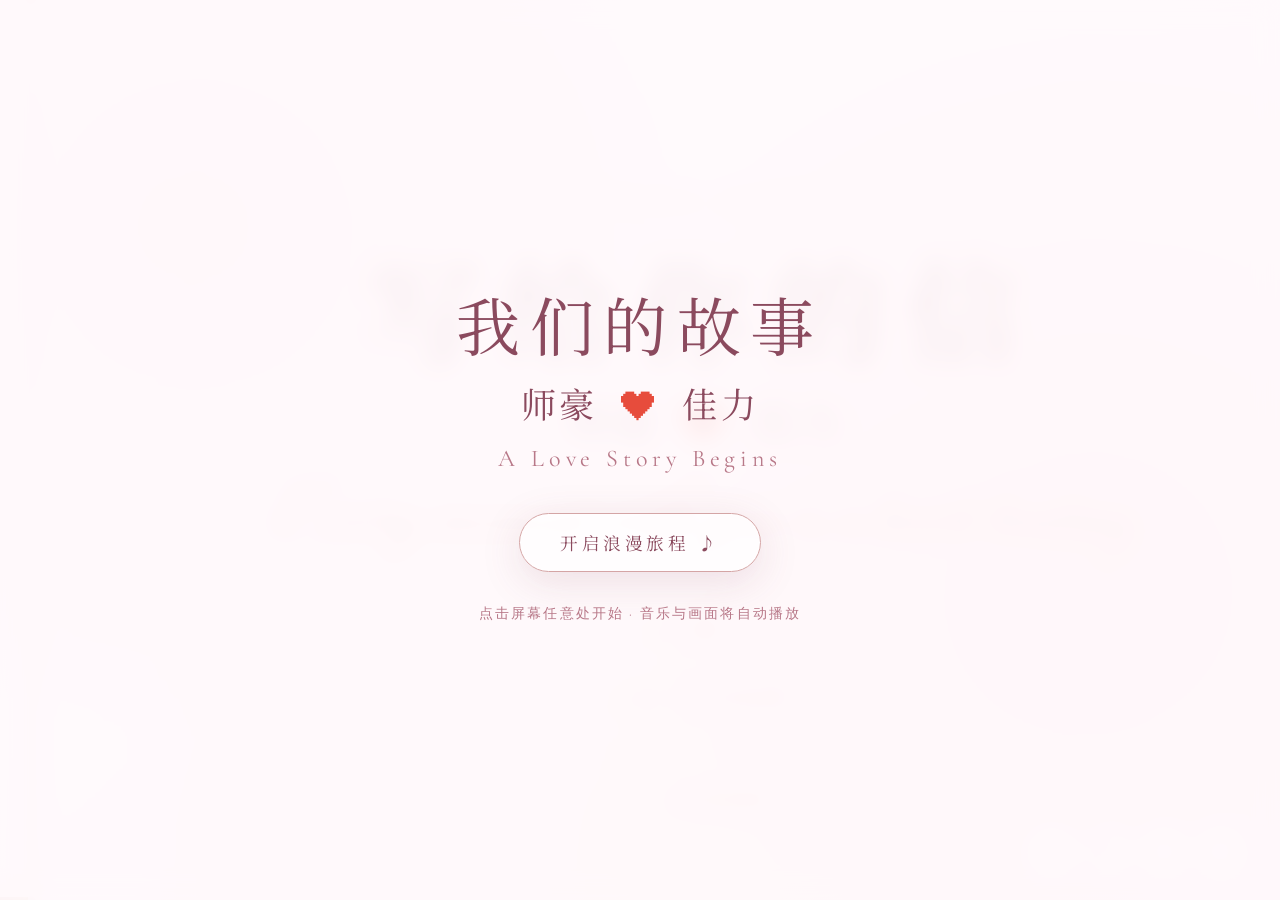
==== commit c06f4cf1: "feat: 更新 index.html 文案与时间轴，整理照片结构（首批：HTML+音乐）" ====
--- a/index.html
+++ b/index.html
@@ -832,86 +832,42 @@
 
   <script>
     const photoPages = [
-      { type: 'couple', src: "2025 年 2 月第一次见面缙云山.jpg", orientation: "portrait", date: "2025年2月", station: 1, label: "You & Me", title: "第一次相见", body: "2024年的冬天，
-我们在缙云山第一次见面。
-从那一刻起，故事开始了。" },
-      { type: 'couple', src: "mmexport1741595537727.jpg", orientation: "landscape", date: "2025年3月10日", station: 2, label: "Memory", title: "每一步都是故事", body: "和你走过的路，都是最美的风景。
-因为有你，平凡的地方也有了意义。" },
-      { type: 'couple', src: "2025 年 5 月_爱心石雪山_8.10分.jpg", orientation: "portrait", date: "2025年5月", station: 3, label: "Moment", title: "爱心石前", body: "爱心石前，
-我的心意早已不言而喻。" },
-      { type: 'couple', src: "2025 年 5 月阿坝州.jpeg", orientation: "landscape", date: "2025年5月", station: 4, label: "Together", title: "有你的地方就是家", body: "感谢时间，让我们相遇。
-更感谢命运，让我们没有错过。" },
-      { type: 'couple', src: "2025 年 5 月.jpg", orientation: "portrait", date: "2025年5月", station: 5, label: "Us", title: "想把这一刻定格", body: "只要和你在一起，哪里都是晴天。
-哪怕是下雨天，也觉得浪漫。" },
-      { type: 'couple', src: "2025 年 5 月 10 号表白成为恋人.jpg", orientation: "landscape", date: "2025年5月10日", station: 6, label: "Forever", title: "成为恋人的那一天", body: "2025年5月10日，
-我鼓起勇气向你表白。
-你说愿意，我的世界从此亮了起来。" },
-      { type: 'couple', src: "IMG_20250511_170129.jpg", orientation: "landscape", date: "2025年5月11日", station: 7, label: "Sunshine", title: "世界很大，眼里只有你", body: "你笑起来的样子，
-是我见过最美的风景。" },
-      { type: 'couple', src: "retouch_2025052400135401.jpg", orientation: "landscape", date: "2025年5月24日", station: 8, label: "Two Souls", title: "一个人的镜头，两个人的故事", body: "你的每一面，我都想珍藏。
-因为都是你，所以都喜欢。" },
-      { type: 'pair', src: ["IMG_20250525_221852.jpg", "IMG_20250530_165640.jpg"], orientation: ["portrait", "portrait"], date: "2025年5月25日", station: 9, label: "Sweet", title: "只要在一起，哪里都是晴天", body: "不需要去哪里，
-只要你在身边，就是最好的旅行。" },
-      { type: 'couple', src: "2025 年 7 月-1.jpg", orientation: "portrait", date: "2025年7月", station: 10, label: "Treasure", title: "你笑起来，风都温柔", body: "时间过得很快，
-但和你在一起的每一秒，我都想慢一点。" },
-      { type: 'couple', src: "2025 年 7 月_乐山大佛前_7.60分.jpg", orientation: "portrait", date: "2025年7月", station: 11, label: "Bliss", title: "乐山大佛前", body: "站在乐山大佛前，
-许愿余生都有你。" },
-      { type: 'couple', src: "2025 年 7 月.jpg", orientation: "portrait", date: "2025年7月", station: 12, label: "Warmth", title: "牵手走过的路，都是浪漫", body: "牵着你的手，
-我就知道，这条路我想一直走下去。" },
-      { type: 'couple', src: "IMG_20250705_201036.jpg", orientation: "portrait", date: "2025年7月5日", station: 13, label: "Love", title: "你的眼里，有整片星空", body: "你的眼神里有光，
-那是我最想停留的地方。" },
-      { type: 'couple', src: "IMG_20250809_192822.jpg", orientation: "landscape", date: "2025年8月9日", station: 14, label: "Radiance", title: "平凡的日子，因为有你而发光", body: "和你在一起的时候，
-连空气都是甜的。" },
-      { type: 'couple', src: "IMG_20250809_175936.jpg", orientation: "portrait", date: "2025年8月9日", station: 15, label: "Both Sides", title: "不同的角度，同样的爱", body: "两个人，各自精彩。
-合在一起，就是最美好的我们。" },
-      { type: 'couple', src: "IMG_20250817_104404.jpg", orientation: "portrait", date: "2025年8月17日", station: 16, label: "Dream", title: "想和你一起，慢慢变老", body: "遇见你之前，我没想过结婚。
-遇见你之后，结婚我没想过别人。" },
-      { type: 'couple', src: "2025 年 10 月泸沽湖日出.jpg", orientation: "landscape", date: "2025年10月", station: 17, label: "Promise", title: "泸沽湖日出", body: "泸沽湖的日出，
-和你一起等待。
-那一刻，时间仿佛静止。" },
-      { type: 'couple', src: "2025 年 10 月稻城亚丁.jpg", orientation: "landscape", date: "2025年10月", station: 18, label: "Eternity", title: "稻城亚丁", body: "在稻城亚丁，
-和你一起看雪山、海子、蓝天。
-只要有你在，哪里都是天堂。" },
-      { type: 'couple', src: "IMG_20251002_132901.jpg", orientation: "portrait", date: "2025年10月2日", station: 19, label: "Heart", title: "你的存在，就是最好的礼物", body: "你的存在，就是我最好的礼物。
-不需要节日，每天都想珍惜。" },
-      { type: 'couple', src: "IMG_20251004_175939.jpg", orientation: "portrait", date: "2025年10月4日", station: 20, label: "Soul", title: "人间烟火，最抚人心", body: "人间烟火，最抚人心。
-而你，最抚我心。" },
-      { type: 'couple', src: "IMG_20251004_175959.jpg", orientation: "portrait", date: "2025年10月4日", station: 21, label: "Magic", title: "与你有关，皆是浪漫", body: "与你有关，皆是浪漫。
-哪怕是日常，也闪闪发光。" },
-      { type: 'couple', src: "retouch_2025100722025775.jpg", orientation: "portrait", date: "2025年10月7日", station: 22, label: "Wonder", title: "喜欢是选择，爱是非你不可", body: "喜欢是选择，爱是非你不可。
-而我，非你不可。" },
-      { type: 'couple', src: "情侣浪漫_城市公园草坪依偾B_7.90分.jpg", orientation: "portrait", date: "2025年11月15日", station: 23, label: "Smile", title: "从此朝暮，都有人陪", body: "从此朝暮，都有人陪。
-这是我最大的心安。" },
-      { type: 'couple', src: "IMG_20251129_164829.jpg", orientation: "landscape", date: "2025年11月29日", station: 24, label: "Glow", title: "我们的故事，未完待续", body: "我们的故事，未完待续。
-而我，迫不及待想写下去。" },
-      { type: 'couple', src: "情侣欢乐_红叶林大笑比耶_8.55分.jpg", orientation: "portrait", date: "2025年11月30日", station: 25, label: "Bloom", title: "红叶纷飞", body: "红叶漫天，
-而你是我眼中最美的风景。" },
-      { type: 'couple', src: "情侣浪漫_红叶林依偾自拍_8.55分.jpg", orientation: "portrait", date: "2025年11月30日", station: 26, label: "Breeze", title: "红叶纷飞", body: "红叶漫天，
-而你是我眼中最美的风景。" },
-      { type: 'couple', src: "情侣欢乐_三峡之巅大笑_7.65分.jpg", orientation: "portrait", date: "2026年2月23日", station: 27, label: "Sparkle", title: "三峡之巅", body: "在三峡之巅大笑，
-那是我们最美的模样。" },
-      { type: 'couple', src: "情侣唯美_相框雪景_7.60分.jpg", orientation: "portrait", date: "2026年", station: 28, label: "Harmony", title: "雪中的我们", body: "雪落在你的头发上，
-我想和你一起，从青丝到白头。" },
-      { type: 'couple', src: "情侣浪漫_雪景自拍依偾_7.50分.jpg", orientation: "portrait", date: "2026年", station: 29, label: "Destiny", title: "雪中的我们", body: "雪落在你的头发上，
-我想和你一起，从青丝到白头。" },
-      { type: 'couple', src: "情侣特色_爱心框合照_8.20分.jpg", orientation: "portrait", date: "2026年", station: 30, label: "Serendipity", title: "爱心石前", body: "爱心石前，
-我的心意早已不言而喻。" },
-      { type: 'couple', src: "情侣特色_金雕雕塑比心_8.25分.jpg", orientation: "portrait", date: "2026年", station: 31, label: "Journey", title: "和你一起，风景更美", body: "那一天，阳光正好，你笑得正好。
-我站在你身边，觉得整个世界都安静了。" },
-      { type: 'couple', src: "psc (1).jpeg", orientation: "landscape", date: "2026年", station: 32, label: "Reflections", title: "你在这边，我在那边", body: "你在镜头前笑，
-我在镜头里心动。" },
-      { type: 'couple', src: "psc (2).jpeg", orientation: "landscape", date: "2026年", station: 33, label: "His & Hers", title: "各自闪耀，彼此照亮", body: "不同的照片，同一个故事。
-故事的名字，叫我们。" },
-      { type: 'couple', src: "psc.jpeg", orientation: "landscape", date: "2026年", station: 34, label: "You & Me", title: "你的样子，我都喜欢", body: "即使不在同一个画面里，
-心也在一起。" },
-      { type: 'couple', src: "psc (6).jpeg", orientation: "portrait", date: "2026年", station: 35, label: "Memory", title: "每一步都是故事", body: "和你走过的路，都是最美的风景。
-因为有你，平凡的地方也有了意义。" },
-      { type: 'couple', src: "psc =3-2.jpeg", orientation: "portrait", date: "2026年", station: 36, label: "Moment", title: "时光里最温柔的画面", body: "世界很大，但我的眼里只有你。
-再大的人流，我也能一眼找到你。" },
-      { type: 'pair', src: ["psc (3).jpeg", "psc (4).jpeg"], orientation: ["portrait", "portrait"], date: "2026年", station: 37, label: "Together", title: "有你的地方就是家", body: "感谢时间，让我们相遇。
-更感谢命运，让我们没有错过。" },
-      { type: 'pair', src: ["psc (5).jpeg", "psc =2.jpeg"], orientation: ["portrait", "portrait"], date: "2026年", station: 38, label: "Us", title: "想把这一刻定格", body: "只要和你在一起，哪里都是晴天。
-哪怕是下雨天，也觉得浪漫。" },
+      { type: 'couple', src: "2025 年 2 月第一次见面缙云山.jpg", orientation: "portrait", date: "2025年2月", station: 1, label: "You & Me", title: "第一次相见", body: "2024年的冬天，\n我们在缙云山第一次见面。\n从那一刻起，故事开始了。" },
+      { type: 'couple', src: "mmexport1741595537727.jpg", orientation: "portrait", date: "2025年3月10日", station: 2, label: "Memory", title: "每一步都是故事", body: "和你走过的路，都是最美的风景。\n因为有你，平凡的地方也有了意义。" },
+      { type: 'couple', src: "2025 年 5 月_爱心石雪山_8.10分.jpg", orientation: "landscape", date: "2025年5月", station: 3, label: "Moment", title: "爱心石前", body: "爱心石前，\n我的心意早已不言而喻。" },
+      { type: 'couple', src: "2025 年 5 月阿坝州.jpeg", orientation: "landscape", date: "2025年5月", station: 4, label: "Together", title: "阿坝州的风", body: "阿坝州的风吹过，\n你在我身旁，\n世界都变得辽阔。" },
+      { type: 'couple', src: "2025 年 5 月.jpg", orientation: "landscape", date: "2025年5月", station: 5, label: "Us", title: "想把这一刻定格", body: "只要和你在一起，哪里都是晴天。\n哪怕是下雨天，也觉得浪漫。" },
+      { type: 'couple', src: "2025 年 5 月 10 号表白成为恋人.jpg", orientation: "landscape", date: "2025年5月10日", station: 6, label: "Forever", title: "成为恋人的那一天", body: "2025年5月10日，\n我鼓起勇气向你表白。\n你说愿意，我的世界从此亮了起来。" },
+      { type: 'couple', src: "IMG_20250511_170129.jpg", orientation: "landscape", date: "2025年5月11日", station: 7, label: "Sunshine", title: "世界很大，眼里只有你", body: "你笑起来的样子，\n是我见过最美的风景。" },
+      { type: 'couple', src: "IMG_20250525_221852.jpg", orientation: "portrait", date: "2025年5月24日", station: 8, label: "Two Souls", title: "一个人的镜头，两个人的故事", body: "你的每一面，我都想珍藏。\n因为都是你，所以都喜欢。" },
+      { type: 'couple', src: "IMG_20250530_165640.jpg", orientation: "portrait", date: "2025年5月30日", station: 9, label: "Sweet", title: "只要在一起，哪里都是晴天", body: "不需要去哪里，\n只要你在身边，就是最好的旅行。" },
+      { type: 'couple', src: "2025 年 7 月-1.jpg", orientation: "portrait", date: "2025年7月", station: 10, label: "Treasure", title: "你笑起来，风都温柔", body: "时间过得很快，\n但和你在一起的每一秒，我都想慢一点。" },
+      { type: 'couple', src: "2025 年 7 月.jpg", orientation: "portrait", date: "2025年7月", station: 11, label: "Bliss", title: "牵手走过的路，都是浪漫", body: "牵着你的手，\n我就知道，这条路我想一直走下去。" },
+      { type: 'couple', src: "2025 年 7 月_乐山大佛前_7.60分.jpg", orientation: "portrait", date: "2025年7月", station: 12, label: "Warmth", title: "乐山大佛前", body: "站在乐山大佛前，\n许愿余生都有你。" },
+      { type: 'couple', src: "IMG_20250705_201036.jpg", orientation: "landscape", date: "2025年7月5日", station: 13, label: "Love", title: "你的眼里，有整片星空", body: "你的眼神里有光，\n那是我最想停留的地方。" },
+      { type: 'couple', src: "IMG_20250809_192822.jpg", orientation: "landscape", date: "2025年8月9日", station: 14, label: "Radiance", title: "平凡的日子，因为有你而发光", body: "和你在一起的时候，\n连空气都是甜的。" },
+      { type: 'couple', src: "IMG_20250809_175936.jpg", orientation: "portrait", date: "2025年8月9日", station: 15, label: "Both Sides", title: "不同的角度，同样的爱", body: "两个人，各自精彩。\n合在一起，就是最美好的我们。" },
+      { type: 'couple', src: "IMG_20250817_104404.jpg", orientation: "portrait", date: "2025年8月17日", station: 16, label: "Dream", title: "想和你一起，慢慢变老", body: "遇见你之前，我没想过结婚。\n遇见你之后，结婚我没想过别人。" },
+      { type: 'couple', src: "2025 年 10 月泸沽湖日出.jpg", orientation: "landscape", date: "2025年10月", station: 17, label: "Promise", title: "泸沽湖日出", body: "泸沽湖的日出，\n和你一起等待。\n那一刻，时间仿佛静止。" },
+      { type: 'couple', src: "泸沽湖-走婚桥.jpg", orientation: "portrait", date: "2025年10月", station: 18, label: "Eternity", title: "走婚桥上", body: "走婚桥上的风，\n吹过我们的故事。\n一桥两端，都是我们。" },
+      { type: 'couple', src: "2025 年 10 月稻城亚丁.jpg", orientation: "landscape", date: "2025年10月", station: 19, label: "Heart", title: "稻城亚丁", body: "在稻城亚丁，\n和你一起看雪山、海子、蓝天。\n只要有你在，哪里都是天堂。" },
+      { type: 'couple', src: "IMG_20251002_132901.jpg", orientation: "landscape", date: "2025年10月2日", station: 20, label: "Soul", title: "你的存在，就是最好的礼物", body: "你的存在，就是我最好的礼物。\n不需要节日，每天都想珍惜。" },
+      { type: 'couple', src: "IMG_20251004_175939.jpg", orientation: "portrait", date: "2025年10月4日", station: 21, label: "Magic", title: "人间烟火，最抚人心", body: "人间烟火，最抚人心。\n而你，最抚我心。" },
+      { type: 'couple', src: "IMG_20251004_175959.jpg", orientation: "portrait", date: "2025年10月4日", station: 22, label: "Wonder", title: "与你有关，皆是浪漫", body: "与你有关，皆是浪漫。\n哪怕是日常，也闪闪发光。" },
+      { type: 'couple', src: "情侣浪漫_城市公园草坪依偾B_7.90分.jpg", orientation: "portrait", date: "2025年11月15日", station: 23, label: "Smile", title: "从此朝暮，都有人陪", body: "从此朝暮，都有人陪。\n这是我最大的心安。" },
+      { type: 'couple', src: "IMG_20251129_164829.jpg", orientation: "landscape", date: "2025年11月29日", station: 24, label: "Glow", title: "我们的故事，未完待续", body: "我们的故事，未完待续。\n而我，迫不及待想写下去。" },
+      { type: 'couple', src: "情侣欢乐_红叶林大笑比耶_8.55分.jpg", orientation: "portrait", date: "2025年11月30日", station: 25, label: "Bloom", title: "红叶纷飞", body: "红叶漫天，\n而你是我眼中最美的风景。" },
+      { type: 'couple', src: "情侣浪漫_红叶林依偾自拍_8.55分.jpg", orientation: "portrait", date: "2025年11月30日", station: 26, label: "Breeze", title: "红叶下的我们", body: "红叶漫天，\n我们的笑容是最美的风景。" },
+      { type: 'couple', src: "情侣欢乐_三峡之巅大笑_7.65分.jpg", orientation: "portrait", date: "2026年2月23日", station: 27, label: "Sparkle", title: "三峡之巅", body: "在三峡之巅大笑，\n那是我们最美的模样。" },
+      { type: 'couple', src: "情侣浪漫_雪景自拍依偾_7.50分.jpg", orientation: "portrait", date: "2026年", station: 28, label: "Harmony", title: "雪中的我们", body: "雪落在你的头发上，\n我想和你一起，从青丝到白头。" },
+      { type: 'couple', src: "情侣特色_爱心框合照_8.20分.jpg", orientation: "portrait", date: "2026年", station: 29, label: "Destiny", title: "爱心石前", body: "爱心石前，\n我的心意早已不言而喻。" },
+      { type: 'couple', src: "情侣特色_金雕雕塑比心_8.25分.jpg", orientation: "portrait", date: "2026年", station: 30, label: "Serendipity", title: "金雕雕塑前", body: "那一天，阳光正好，你笑得正好。\n我站在你身边，觉得整个世界都安静了。" },
+      { type: 'couple', src: "夜晚-花海相拥.jpg", orientation: "portrait", date: "2026年", station: 31, label: "Journey", title: "夜晚的花海", body: "夜晚的花海，\n拥你入怀，\n这一刻就是永恒。" },
+      { type: 'couple', src: "psc (2).jpeg", orientation: "portrait", date: "2026年", station: 32, label: "Reflections", title: "你的样子，我都喜欢", body: "即使不在同一个画面里，\n心也在一起。" },
+      { type: 'pair', src: ["有情-女左.jpeg", "有情-男右.jpeg"], orientation: ["portrait", "portrait"], date: "2026年", station: 33, label: "His & Hers", title: "有情人", body: "有情人终成眷属，\n你就是我的情之所钟。" },
+      { type: 'pair', src: ["金佛山-金龟朝阳-女左.jpeg", "金佛山-金龟朝阳-男右.jpeg"], orientation: ["portrait", "portrait"], date: "2026年", station: 34, label: "You & Me", title: "金佛山上", body: "金佛山上看朝阳，\n你比朝阳更耀眼。" },
+      { type: 'pair', src: ["四面山瀑布-女.jpeg", "四面山瀑布-男.jpeg"], orientation: ["portrait", "portrait"], date: "2026年", station: 35, label: "Memory", title: "四面山瀑布", body: "瀑布飞流而下，\n我的爱，只为你奔涌。" },
+      { type: 'pair', src: ["马尿水瀑布-男左.jpeg", "马尿水瀑布—女右.jpeg"], orientation: ["portrait", "portrait"], date: "2026年", station: 36, label: "Moment", title: "马尿水瀑布", body: "瀑布边有你，\n风景才有了声音。" }
     ];
 
     function buildPhotoSlides() {
@@ -1013,7 +969,7 @@
       { date: "2025年5月10日", label: "第6站" },
       { date: "2025年5月11日", label: "第7站" },
       { date: "2025年5月24日", label: "第8站" },
-      { date: "2025年5月25日", label: "第9站" },
+      { date: "2025年5月30日", label: "第9站" },
       { date: "2025年7月", label: "第10站" },
       { date: "2025年7月", label: "第11站" },
       { date: "2025年7月", label: "第12站" },
@@ -1023,10 +979,10 @@
       { date: "2025年8月17日", label: "第16站" },
       { date: "2025年10月", label: "第17站" },
       { date: "2025年10月", label: "第18站" },
-      { date: "2025年10月2日", label: "第19站" },
-      { date: "2025年10月4日", label: "第20站" },
+      { date: "2025年10月", label: "第19站" },
+      { date: "2025年10月2日", label: "第20站" },
       { date: "2025年10月4日", label: "第21站" },
-      { date: "2025年10月7日", label: "第22站" },
+      { date: "2025年10月4日", label: "第22站" },
       { date: "2025年11月15日", label: "第23站" },
       { date: "2025年11月29日", label: "第24站" },
       { date: "2025年11月30日", label: "第25站" },
@@ -1041,53 +997,50 @@
       { date: "2026年", label: "第34站" },
       { date: "2026年", label: "第35站" },
       { date: "2026年", label: "第36站" },
-      { date: "2026年", label: "第37站" },
-      { date: "2026年", label: "第38站" },
-      { date: "2026.06.22", label: "今天", milestone: true },
+      { date: "2026.06.22", label: "今天", milestone: true }
     ];
 
     const photos = [
       "2025 年 2 月第一次见面缙云山.jpg",
       "mmexport1741595537727.jpg",
-      "2025 年 5 月.jpg",
       "2025 年 5 月_爱心石雪山_8.10分.jpg",
       "2025 年 5 月阿坝州.jpeg",
+      "2025 年 5 月.jpg",
       "2025 年 5 月 10 号表白成为恋人.jpg",
       "IMG_20250511_170129.jpg",
-      "retouch_2025052400135401.jpg",
       "IMG_20250525_221852.jpg",
       "IMG_20250530_165640.jpg",
       "2025 年 7 月-1.jpg",
       "2025 年 7 月.jpg",
       "2025 年 7 月_乐山大佛前_7.60分.jpg",
       "IMG_20250705_201036.jpg",
+      "IMG_20250809_192822.jpg",
       "IMG_20250809_175936.jpg",
-      "IMG_20250809_192822.jpg",
       "IMG_20250817_104404.jpg",
       "2025 年 10 月泸沽湖日出.jpg",
+      "泸沽湖-走婚桥.jpg",
       "2025 年 10 月稻城亚丁.jpg",
       "IMG_20251002_132901.jpg",
       "IMG_20251004_175939.jpg",
       "IMG_20251004_175959.jpg",
-      "retouch_2025100722025775.jpg",
       "情侣浪漫_城市公园草坪依偾B_7.90分.jpg",
       "IMG_20251129_164829.jpg",
       "情侣欢乐_红叶林大笑比耶_8.55分.jpg",
       "情侣浪漫_红叶林依偾自拍_8.55分.jpg",
       "情侣欢乐_三峡之巅大笑_7.65分.jpg",
-      "情侣唯美_相框雪景_7.60分.jpg",
       "情侣浪漫_雪景自拍依偾_7.50分.jpg",
       "情侣特色_爱心框合照_8.20分.jpg",
       "情侣特色_金雕雕塑比心_8.25分.jpg",
-      "psc (1).jpeg",
+      "夜晚-花海相拥.jpg",
       "psc (2).jpeg",
-      "psc (3).jpeg",
-      "psc (4).jpeg",
-      "psc (5).jpeg",
-      "psc (6).jpeg",
-      "psc =2.jpeg",
-      "psc =3-2.jpeg",
-      "psc.jpeg"
+      "有情-女左.jpeg",
+      "有情-男右.jpeg",
+      "金佛山-金龟朝阳-女左.jpeg",
+      "金佛山-金龟朝阳-男右.jpeg",
+      "四面山瀑布-女.jpeg",
+      "四面山瀑布-男.jpeg",
+      "马尿水瀑布-男左.jpeg",
+      "马尿水瀑布—女右.jpeg"
     ];
 
     const slides = document.querySelectorAll('.slide');
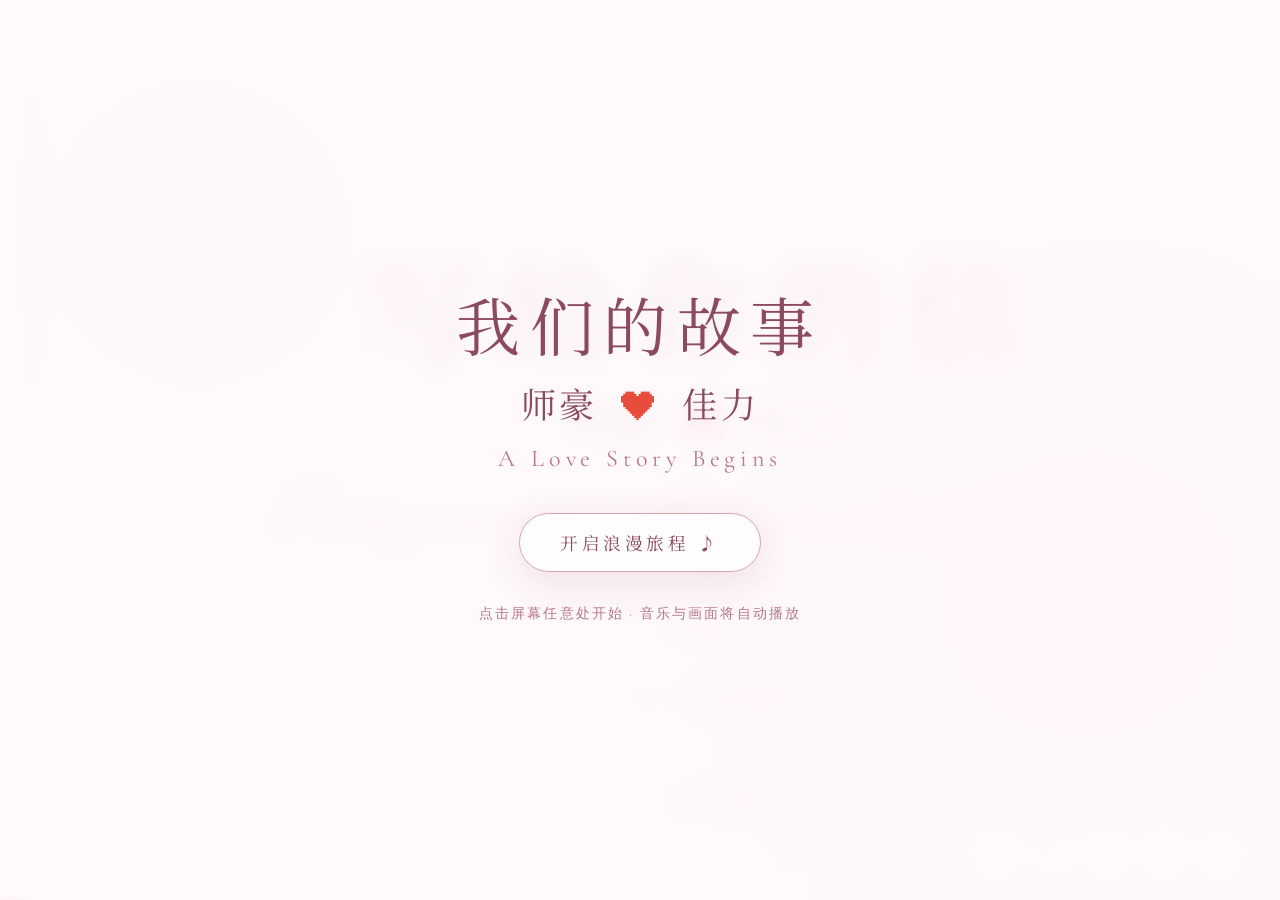
==== commit dd15113d: "feat: 优化网页移动端显示与全屏功能 Co-authored-by: traeagent <traeagent@users.noreply.github.com>" ====
--- a/index.html
+++ b/index.html
@@ -2,13 +2,14 @@
 <html lang="zh-CN">
 <head>
   <meta charset="UTF-8" />
-  <meta name="viewport" content="width=device-width, initial-scale=1.0" />
+  <meta name="viewport" content="width=device-width, initial-scale=1.0, viewport-fit=cover" />
   <title>haoloveli | 豪❤力</title>
   <link rel="preconnect" href="https://fonts.googleapis.com">
   <link rel="preconnect" href="https://fonts.gstatic.com" crossorigin>
   <link href="https://fonts.googleapis.com/css2?family=Cormorant+Garamond:ital,wght@0,400;0,500;0,600;1,400;1,500&family=Great+Vibes&family=Noto+Serif+SC:wght@300;400;500;600;700&family=Playfair+Display:ital,wght@0,400;0,500;0,600;0,700;1,400;1,500&display=swap" rel="stylesheet">
   <style>
     * { margin: 0; padding: 0; box-sizing: border-box; }
+    img { image-orientation: from-image; }
     :root {
       --rose-pale: #FFF8F9;
       --rose-cream: #FFEDF1;
@@ -23,13 +24,14 @@
     html, body {
       width: 100%; height: 100%;
       overflow: hidden;
+      overscroll-behavior: none;
       font-family: 'Noto Serif SC', 'Playfair Display', serif;
       color: var(--rose-text);
       background: #000;
     }
     .stage {
       position: relative;
-      width: 100vw; height: 100vh;
+      width: 100%; height: 100vh; height: 100dvh;
       overflow: hidden;
       background: linear-gradient(145deg, #FFF8F9 0%, #FFEDF1 30%, #FFDEE6 60%, #F8C9D4 90%, #F0B8C5 100%);
       background-size: 400% 400%;
@@ -168,7 +170,7 @@
       animation: fadeInUp 1.5s ease 1.5s forwards;
     }
     .scroll-hint {
-      position: absolute; bottom: 5vh; left: 50%; transform: translateX(-50%);
+      position: absolute; bottom: 5vh; bottom: calc(5vh + env(safe-area-inset-bottom)); left: 50%; transform: translateX(-50%);
       font-family: 'Cormorant Garamond', serif; font-size: 0.85rem;
       letter-spacing: 0.2em; color: var(--rose-text-light); opacity: 0;
       animation: fadeInUp 1.5s ease 2s forwards, float 2s ease infinite 3s;
@@ -349,7 +351,7 @@
     }
     .slide.active .heartwall-title, .slide.active .heartwall-subtitle { opacity: 1; transform: translateY(0); }
     .heartwall-container {
-      position: relative; width: 100%; max-width: 1100px; height: 60vh;
+      position: relative; width: 100%; max-width: 1100px; height: 60vh; height: 60svh;
       opacity: 0; transform: scale(0.9); transition: all 1.5s ease 0.6s;
     }
     .slide.active .heartwall-container { opacity: 1; transform: scale(1); }
@@ -460,7 +462,7 @@
     }
     .slide.active .timer-eyebrow, .slide.active .timer-title { opacity: 1; transform: translateY(0); }
     .timer-cards {
-      display: flex; gap: 4vw; justify-content: center; align-items: stretch;
+      display: flex; gap: 2.5vw; justify-content: center; align-items: stretch;
       opacity: 0; transform: scale(0.95); transition: all 1.2s ease 0.6s;
       flex-wrap: wrap;
     }
@@ -468,7 +470,7 @@
     .timer-card {
       background: rgba(255, 255, 255, 0.78); backdrop-filter: blur(20px);
       border: 1px solid rgba(255, 255, 255, 0.9); border-radius: 36px;
-      padding: 4vh 3vw; min-width: 340px; max-width: 440px; flex: 1;
+      padding: 4vh 2.5vw; min-width: 300px; max-width: 400px; flex: 1;
       box-shadow: 0 40px 100px rgba(122, 68, 88, 0.1);
       position: relative; overflow: hidden;
     }
@@ -486,7 +488,7 @@
       margin-bottom: 2rem;
     }
     .timer-number {
-      font-family: 'Cormorant Garamond', serif; font-size: clamp(3.5rem, 8vw, 6rem);
+      font-family: 'Cormorant Garamond', serif; font-size: clamp(3rem, 6vw, 5rem);
       font-weight: 600; color: var(--rose-text); line-height: 1;
       margin-bottom: 0.8rem; animation: heartbeat 2s ease infinite;
       display: flex; align-items: baseline; justify-content: center; gap: 0.15em;
@@ -529,7 +531,7 @@
 
     /* Controls */
     .controls {
-      position: fixed; bottom: 3vh; right: 3vw; z-index: 100;
+      position: fixed; bottom: 3vh; bottom: max(3vh, env(safe-area-inset-bottom)); right: 3vw; right: max(3vw, env(safe-area-inset-right)); z-index: 100;
       display: flex; gap: 12px; align-items: center;
       transition: opacity 0.5s ease;
     }
@@ -542,7 +544,7 @@
     }
     .controls button:hover { background: rgba(255,255,255,0.95); transform: scale(1.1); }
     .progress {
-      position: fixed; bottom: 0; left: 0; height: 3px;
+      position: fixed; bottom: 0; bottom: env(safe-area-inset-bottom, 0); left: 0; height: 3px;
       background: linear-gradient(90deg, var(--rose-gold), var(--gold)); z-index: 100;
       transition: width 0.5s ease;
     }
@@ -632,20 +634,45 @@
     }
 
     @media (max-width: 900px) {
-      .slide { padding: 5vh 5vw; }
+      .slide {
+        padding: 5vh 5vw;
+        padding-top: max(5vh, env(safe-area-inset-top));
+        padding-bottom: max(5vh, env(safe-area-inset-bottom));
+        overflow-y: auto;
+        -webkit-overflow-scrolling: touch;
+        align-items: safe center;
+      }
+      /* Reset desktop-only left padding (clears the hidden timeline rail) so content is centered */
+      .slide-content { padding-left: 0 !important; height: auto; min-height: 100%; }
       .timeline-rail { display: none; }
       .split-slide .slide-content { flex-direction: column !important; gap: 4vh; }
       .text-side { max-width: 100%; }
       .image-side { flex: 0 0 auto !important; }
-      .photo-card.portrait { width: 280px; }
-      .photo-card.portrait img { height: 360px; }
-      .photo-card.landscape { width: 90vw; }
-      .photo-card.landscape img { height: 260px; }
+      .photo-card { padding: 10px; }
+      .photo-card::before { inset: 7px; }
+      .photo-card::after { inset: 10px; }
+      .photo-card.portrait { width: min(78vw, 300px); }
+      .photo-card.portrait img { height: auto; aspect-ratio: 3 / 4; }
+      .photo-card.landscape { width: 88vw; }
+      .photo-card.landscape img { height: auto; aspect-ratio: 16 / 10; }
+      .pair-photos .photo-card.landscape { width: 82vw; }
+      .pair-photos .photo-card.landscape img { height: auto; aspect-ratio: 16 / 10; }
       .nav-dots { display: none; }
       .closing-title { white-space: normal; font-size: clamp(2.5rem, 12vw, 4rem); }
-      .timer-cards { flex-direction: column; gap: 3vh; }
-      .timer-card { min-width: 280px; width: 90vw; }
-      .timeline-hero { flex-direction: column; gap: 4vh; }
+      .timer-cards { flex-direction: column; gap: 2.5vh; }
+      .timer-card { min-width: 0; width: 90vw; max-width: 420px; padding: 2.5vh 5vw; }
+      .timer-number { font-size: clamp(2.2rem, 9vw, 3rem); }
+      .timer-card-words { font-size: 0.95rem; line-height: 1.7; }
+      .timeline-hero { flex-direction: column; gap: 3vh; }
+      .timeline-connector { width: 1px; height: 36px; top: 0; }
+      .timeline-connector::after { padding: 4px 0; }
+      .timeline-event-date { font-size: 1.15rem; }
+      .side-body { line-height: 1.9; }
+      .letter-body { line-height: 2.0; }
+      .proposal-frame p { line-height: 1.9; }
+      .heartwall-photo { width: clamp(46px, 13vw, 80px); height: clamp(58px, 16vw, 100px); padding: 4px; }
+      .controls { gap: 8px; }
+      .controls button { width: 48px; height: 48px; }
     }
   
     /* Pair slides */
@@ -662,10 +689,13 @@
       display: flex; align-items: center; justify-content: center; gap: 3vw;
       opacity: 0; transform: scale(0.95);
       transition: all 1.2s cubic-bezier(0.4, 0, 0.2, 1) 0.5s;
+      flex-wrap: wrap; max-width: 100%;
     }
     .slide.active .pair-photos { opacity: 1; transform: scale(1); }
     .pair-photos .photo-card { transform: rotate(-1deg); }
     .pair-photos .photo-card:last-of-type { transform: rotate(1deg); }
+    .pair-photos .photo-card.landscape { width: 480px; }
+    .pair-photos .photo-card.landscape img { height: 300px; }
     .pair-connector {
       font-family: 'Cormorant Garamond', serif; font-size: 2rem;
       color: var(--rose-gold); opacity: 0.8;
@@ -673,6 +703,64 @@
     @media (max-width: 900px) {
       .pair-photos { flex-direction: column; gap: 3vh; }
       .pair-connector { transform: rotate(90deg); }
+      /* Repeated here so it overrides the global 480px rule above (equal specificity, later source order wins) */
+      .pair-photos .photo-card.landscape { width: 82vw; }
+      .pair-photos .photo-card.landscape img { height: auto; aspect-ratio: 16 / 10; }
+    }
+
+    /* Touch-specific: only affects touch devices, desktop untouched */
+    @media (hover: none) and (pointer: coarse) {
+      .stage { touch-action: manipulation; -webkit-tap-highlight-color: transparent; }
+      body { -webkit-user-select: none; user-select: none; -webkit-touch-callout: none; }
+      /* Touch has no hover to brighten controls, so keep the fullscreen exit button more visible */
+      html.is-fullscreen .controls { opacity: 0.85; }
+      html.is-pseudo-fullscreen .controls { opacity: 0.85; }
+    }
+
+    /* Fullscreen button */
+    .fs-btn { position: relative; }
+    .fs-btn svg { display: block; }
+    .fs-btn .fs-exit { display: none; }
+
+    /* Fullscreen mode: hide chrome, keep fs-btn as the exit, slim progress for position sense */
+    html.is-fullscreen .nav-dots,
+    html.is-fullscreen .timeline-rail,
+    html.is-fullscreen .controls #musicBtn,
+    html.is-fullscreen .controls #playBtn,
+    html.is-fullscreen .controls #prevBtn,
+    html.is-fullscreen .controls #nextBtn { display: none; }
+    html.is-fullscreen .controls { bottom: max(2vh, env(safe-area-inset-bottom)); right: max(2vw, env(safe-area-inset-right)); opacity: 0.55; transition: opacity 0.4s ease; }
+    html.is-fullscreen .controls:hover { opacity: 1; }
+    html.is-fullscreen .fs-btn { background: rgba(139, 74, 94, 0.85); color: #fff; border-color: rgba(139, 74, 94, 0.9); }
+    html.is-fullscreen .fs-btn .fs-enter { display: none; }
+    html.is-fullscreen .fs-btn .fs-exit { display: block; }
+    html.is-fullscreen .progress { height: 2px; opacity: 0.6; }
+
+    /* Pseudo-fullscreen (iOS Safari fallback): only hides in-page UI, cannot hide browser chrome */
+    html.is-pseudo-fullscreen .nav-dots,
+    html.is-pseudo-fullscreen .timeline-rail,
+    html.is-pseudo-fullscreen .controls #musicBtn,
+    html.is-pseudo-fullscreen .controls #playBtn,
+    html.is-pseudo-fullscreen .controls #prevBtn,
+    html.is-pseudo-fullscreen .controls #nextBtn { display: none; }
+    html.is-pseudo-fullscreen .fs-btn { background: rgba(139, 74, 94, 0.85); color: #fff; border-color: rgba(139, 74, 94, 0.9); }
+    html.is-pseudo-fullscreen .fs-btn .fs-enter { display: none; }
+    html.is-pseudo-fullscreen .fs-btn .fs-exit { display: block; }
+
+    /* First-time fullscreen hint toast */
+    .fs-hint {
+      position: fixed; left: 50%; bottom: max(10vh, env(safe-area-inset-bottom));
+      transform: translateX(-50%); z-index: 200;
+      padding: 0.7rem 1.4rem; border-radius: 999px;
+      background: rgba(139, 74, 94, 0.82); color: #fff;
+      backdrop-filter: blur(12px); -webkit-backdrop-filter: blur(12px);
+      font-family: 'Noto Serif SC', serif; font-size: 0.9rem; letter-spacing: 0.08em;
+      opacity: 0; pointer-events: none; white-space: nowrap;
+      transition: opacity 0.4s ease;
+    }
+    .fs-hint.show { opacity: 1; }
+    @media (max-width: 900px) {
+      .fs-hint { font-size: 0.82rem; padding: 0.6rem 1.1rem; max-width: 90vw; white-space: normal; text-align: center; }
     }
 
   </style>
@@ -695,11 +783,16 @@
     <div class="progress" id="progress"></div>
     <div class="nav-dots" id="navDots"></div>
     <div class="controls">
-      <button id="musicBtn" title="音乐">♪</button>
-      <button id="playBtn" title="自动播放">▶</button>
-      <button id="prevBtn" title="上一页">‹</button>
-      <button id="nextBtn" title="下一页">›</button>
+      <button id="musicBtn" title="音乐" aria-label="音乐">♪</button>
+      <button id="playBtn" title="自动播放" aria-label="自动播放">▶</button>
+      <button id="prevBtn" title="上一页" aria-label="上一页">‹</button>
+      <button id="nextBtn" title="下一页" aria-label="下一页">›</button>
+      <button id="fsBtn" class="fs-btn" title="全屏" aria-label="全屏">
+        <svg class="fs-enter" viewBox="0 0 24 24" width="20" height="20" aria-hidden="true"><path fill="currentColor" d="M4 4h6v2H6v4H4V4zm10 0h6v6h-2V6h-4V4zM4 14h2v4h4v2H4v-6zm14 0h2v6h-6v-2h4v-4z"/></svg>
+        <svg class="fs-exit" viewBox="0 0 24 24" width="20" height="20" aria-hidden="true"><path fill="currentColor" d="M9 4v2H5v4H3V4h6zm6 0h6v6h-2V6h-4V4zM3 14h2v4h4v2H3v-6zm14 0h2v6h-6v-2h4v-4z"/></svg>
+      </button>
     </div>
+    <div class="fs-hint" id="fsHint">点击屏幕翻到下一页 · 再次点击 ⛶ 或按 Esc 退出全屏</div>
 
     <section class="slide cover-slide active" data-layout="cover">
       <div class="slide-content">
@@ -708,7 +801,7 @@
         <div class="cover-names">师豪 <span class="heart-icon">❤</span> 佳力</div>
         <div class="cover-script">Every moment with you is a heart beating</div>
         <div class="cover-ornament"></div>
-        <div class="cover-date">2026 · 我们的故事</div>
+        <div class="cover-date" id="coverDate">2026 · 我们的故事</div>
         <div class="scroll-hint">点击屏幕继续</div>
       </div>
     </section>
@@ -732,7 +825,7 @@
           <div class="timeline-connector"></div>
           <div class="timeline-event">
             <div class="timeline-event-dot"></div>
-            <div class="timeline-event-date">2026.06.22</div>
+            <div class="timeline-event-date" id="proposalTimelineDate">2026.06.22</div>
             <div class="timeline-event-label">今天 · 求婚</div>
           </div>
         </div>
@@ -754,9 +847,10 @@
       <div class="slide-content">
         <div class="proposal-frame">
           <h2>你愿意嫁给我吗？</h2>
-          <p>遇见你，是我一生最幸运的事。
-我想和你一起，看遍世间所有风景。
-从日出到日落，从青春到白头。</p>
+          <p>从缙云山的初见，到稻城亚丁的雪山，
+从乐山大佛前的许愿，到泸沽湖畔的日出，
+我们一起走过了四季，走过了山川。
+佳力，余生请多指教，嫁给我好吗？</p>
           <button class="yes-btn" id="yesBtn">我愿意</button>
         </div>
       </div>
@@ -765,14 +859,15 @@
     <section class="slide letter-slide" data-layout="letter">
       <div class="slide-content">
         <div class="letter-paper">
-          <div class="letter-title">写给你的信</div>
+          <div class="letter-title">致佳力</div>
           <div class="letter-body" id="letterBody">
-            <div class="letter-line" style="--delay:0.4s">亲爱的：</div>
-            <div class="letter-line" style="--delay:0.8s">遇见你，是我一生最幸运的事。</div>
+            <div class="letter-line" style="--delay:0.4s">亲爱的佳力：</div>
+            <div class="letter-line" style="--delay:0.8s">从遇见你的那天起，你就住进了我的心里。</div>
             <div class="letter-line" style="--delay:1.2s">我想和你一起，看遍世间所有风景。</div>
             <div class="letter-line" style="--delay:1.6s">从日出到日落，从青春到白头。</div>
-            <div class="letter-line" style="--delay:2.0s">你愿意嫁给我吗？</div>
-            <div class="letter-line" style="--delay:2.4s">永远爱你。</div>
+            <div class="letter-line" style="--delay:2.0s">今天，我想亲口对你说——</div>
+            <div class="letter-line" style="--delay:2.4s">嫁给我，好吗？</div>
+            <div class="letter-line" style="--delay:2.8s">永远爱你的，师豪。</div>
           </div>
         </div>
       </div>
@@ -812,6 +907,17 @@
             </div>
             <div class="timer-card-words">从牵手那天起，<br>每一秒都在说我愿意。</div>
           </div>
+          <div class="timer-card">
+            <div class="timer-card-label">Since I Proposed</div>
+            <div class="timer-card-date" id="proposalTimerDate">今天 · 求婚</div>
+            <div class="timer-number"><span id="proposalDays">0</span><span class="timer-unit-suffix">天</span></div>
+            <div class="timer-units">
+              <div class="timer-unit"><span id="proposalHours">0</span>时</div>
+              <div class="timer-unit"><span id="proposalMinutes">0</span>分</div>
+              <div class="timer-unit"><span id="proposalSeconds">0</span>秒</div>
+            </div>
+            <div class="timer-card-words">从你说"我愿意"的那一刻起，<br>我们的永远，正式开始。</div>
+          </div>
         </div>
         <div class="timer-bottom">未来的每一天，都想和你一起</div>
       </div>
@@ -833,39 +939,39 @@
   <script>
     const photoPages = [
       { type: 'couple', src: "2025 年 2 月第一次见面缙云山.jpg", orientation: "portrait", date: "2025年2月", station: 1, label: "You & Me", title: "第一次相见", body: "2024年的冬天，\n我们在缙云山第一次见面。\n从那一刻起，故事开始了。" },
-      { type: 'couple', src: "mmexport1741595537727.jpg", orientation: "portrait", date: "2025年3月10日", station: 2, label: "Memory", title: "每一步都是故事", body: "和你走过的路，都是最美的风景。\n因为有你，平凡的地方也有了意义。" },
-      { type: 'couple', src: "2025 年 5 月_爱心石雪山_8.10分.jpg", orientation: "landscape", date: "2025年5月", station: 3, label: "Moment", title: "爱心石前", body: "爱心石前，\n我的心意早已不言而喻。" },
+      { type: 'couple', src: "mmexport1741595537727.jpg", orientation: "landscape", date: "2025年3月10日", station: 2, label: "Memory", title: "每一步都是故事", body: "和你走过的路，都是最美的风景。\n因为有你，平凡的地方也有了意义。" },
+      { type: 'couple', src: "2025 年 5 月_爱心石雪山_8.10分.jpg", orientation: "portrait", date: "2025年5月", station: 3, label: "Moment", title: "爱心石雪山", body: "雪山脚下，爱心石前，\n我的心意，早已不言而喻。" },
       { type: 'couple', src: "2025 年 5 月阿坝州.jpeg", orientation: "landscape", date: "2025年5月", station: 4, label: "Together", title: "阿坝州的风", body: "阿坝州的风吹过，\n你在我身旁，\n世界都变得辽阔。" },
-      { type: 'couple', src: "2025 年 5 月.jpg", orientation: "landscape", date: "2025年5月", station: 5, label: "Us", title: "想把这一刻定格", body: "只要和你在一起，哪里都是晴天。\n哪怕是下雨天，也觉得浪漫。" },
+      { type: 'couple', src: "2025 年 5 月.jpg", orientation: "portrait", date: "2025年5月", station: 5, label: "Us", title: "想把这一刻定格", body: "只要和你在一起，哪里都是晴天。\n哪怕是下雨天，也觉得浪漫。" },
       { type: 'couple', src: "2025 年 5 月 10 号表白成为恋人.jpg", orientation: "landscape", date: "2025年5月10日", station: 6, label: "Forever", title: "成为恋人的那一天", body: "2025年5月10日，\n我鼓起勇气向你表白。\n你说愿意，我的世界从此亮了起来。" },
       { type: 'couple', src: "IMG_20250511_170129.jpg", orientation: "landscape", date: "2025年5月11日", station: 7, label: "Sunshine", title: "世界很大，眼里只有你", body: "你笑起来的样子，\n是我见过最美的风景。" },
       { type: 'couple', src: "IMG_20250525_221852.jpg", orientation: "portrait", date: "2025年5月24日", station: 8, label: "Two Souls", title: "一个人的镜头，两个人的故事", body: "你的每一面，我都想珍藏。\n因为都是你，所以都喜欢。" },
-      { type: 'couple', src: "IMG_20250530_165640.jpg", orientation: "portrait", date: "2025年5月30日", station: 9, label: "Sweet", title: "只要在一起，哪里都是晴天", body: "不需要去哪里，\n只要你在身边，就是最好的旅行。" },
+      { type: 'couple', src: "IMG_20250530_165640.jpg", orientation: "portrait", date: "2025年5月30日", station: 9, label: "Sweet", title: "最好的旅行", body: "不需要去哪里，\n只要你在身边，就是最好的旅行。" },
       { type: 'couple', src: "2025 年 7 月-1.jpg", orientation: "portrait", date: "2025年7月", station: 10, label: "Treasure", title: "你笑起来，风都温柔", body: "时间过得很快，\n但和你在一起的每一秒，我都想慢一点。" },
       { type: 'couple', src: "2025 年 7 月.jpg", orientation: "portrait", date: "2025年7月", station: 11, label: "Bliss", title: "牵手走过的路，都是浪漫", body: "牵着你的手，\n我就知道，这条路我想一直走下去。" },
       { type: 'couple', src: "2025 年 7 月_乐山大佛前_7.60分.jpg", orientation: "portrait", date: "2025年7月", station: 12, label: "Warmth", title: "乐山大佛前", body: "站在乐山大佛前，\n许愿余生都有你。" },
-      { type: 'couple', src: "IMG_20250705_201036.jpg", orientation: "landscape", date: "2025年7月5日", station: 13, label: "Love", title: "你的眼里，有整片星空", body: "你的眼神里有光，\n那是我最想停留的地方。" },
+      { type: 'couple', src: "IMG_20250705_201036.jpg", orientation: "portrait", date: "2025年7月5日", station: 13, label: "Love", title: "你的眼里，有整片星空", body: "你的眼神里有光，\n那是我最想停留的地方。" },
       { type: 'couple', src: "IMG_20250809_192822.jpg", orientation: "landscape", date: "2025年8月9日", station: 14, label: "Radiance", title: "平凡的日子，因为有你而发光", body: "和你在一起的时候，\n连空气都是甜的。" },
       { type: 'couple', src: "IMG_20250809_175936.jpg", orientation: "portrait", date: "2025年8月9日", station: 15, label: "Both Sides", title: "不同的角度，同样的爱", body: "两个人，各自精彩。\n合在一起，就是最美好的我们。" },
       { type: 'couple', src: "IMG_20250817_104404.jpg", orientation: "portrait", date: "2025年8月17日", station: 16, label: "Dream", title: "想和你一起，慢慢变老", body: "遇见你之前，我没想过结婚。\n遇见你之后，结婚我没想过别人。" },
-      { type: 'couple', src: "2025 年 10 月泸沽湖日出.jpg", orientation: "landscape", date: "2025年10月", station: 17, label: "Promise", title: "泸沽湖日出", body: "泸沽湖的日出，\n和你一起等待。\n那一刻，时间仿佛静止。" },
+      { type: 'couple', src: "2025 年 10 月泸沽湖日出.jpg", orientation: "portrait", date: "2025年10月", station: 17, label: "Promise", title: "泸沽湖日出", body: "泸沽湖的日出，\n和你一起等待。\n那一刻，时间仿佛静止。" },
       { type: 'couple', src: "泸沽湖-走婚桥.jpg", orientation: "portrait", date: "2025年10月", station: 18, label: "Eternity", title: "走婚桥上", body: "走婚桥上的风，\n吹过我们的故事。\n一桥两端，都是我们。" },
       { type: 'couple', src: "2025 年 10 月稻城亚丁.jpg", orientation: "landscape", date: "2025年10月", station: 19, label: "Heart", title: "稻城亚丁", body: "在稻城亚丁，\n和你一起看雪山、海子、蓝天。\n只要有你在，哪里都是天堂。" },
-      { type: 'couple', src: "IMG_20251002_132901.jpg", orientation: "landscape", date: "2025年10月2日", station: 20, label: "Soul", title: "你的存在，就是最好的礼物", body: "你的存在，就是我最好的礼物。\n不需要节日，每天都想珍惜。" },
+      { type: 'couple', src: "IMG_20251002_132901.jpg", orientation: "portrait", date: "2025年10月2日", station: 20, label: "Soul", title: "你的存在，就是最好的礼物", body: "你的存在，就是我最好的礼物。\n不需要节日，每天都想珍惜。" },
       { type: 'couple', src: "IMG_20251004_175939.jpg", orientation: "portrait", date: "2025年10月4日", station: 21, label: "Magic", title: "人间烟火，最抚人心", body: "人间烟火，最抚人心。\n而你，最抚我心。" },
       { type: 'couple', src: "IMG_20251004_175959.jpg", orientation: "portrait", date: "2025年10月4日", station: 22, label: "Wonder", title: "与你有关，皆是浪漫", body: "与你有关，皆是浪漫。\n哪怕是日常，也闪闪发光。" },
       { type: 'couple', src: "情侣浪漫_城市公园草坪依偾B_7.90分.jpg", orientation: "portrait", date: "2025年11月15日", station: 23, label: "Smile", title: "从此朝暮，都有人陪", body: "从此朝暮，都有人陪。\n这是我最大的心安。" },
       { type: 'couple', src: "IMG_20251129_164829.jpg", orientation: "landscape", date: "2025年11月29日", station: 24, label: "Glow", title: "我们的故事，未完待续", body: "我们的故事，未完待续。\n而我，迫不及待想写下去。" },
       { type: 'couple', src: "情侣欢乐_红叶林大笑比耶_8.55分.jpg", orientation: "portrait", date: "2025年11月30日", station: 25, label: "Bloom", title: "红叶纷飞", body: "红叶漫天，\n而你是我眼中最美的风景。" },
-      { type: 'couple', src: "情侣浪漫_红叶林依偾自拍_8.55分.jpg", orientation: "portrait", date: "2025年11月30日", station: 26, label: "Breeze", title: "红叶下的我们", body: "红叶漫天，\n我们的笑容是最美的风景。" },
+      { type: 'couple', src: "情侣浪漫_红叶林依偾自拍_8.55分.jpg", orientation: "portrait", date: "2025年11月30日", station: 26, label: "Breeze", title: "红叶下的我们", body: "依偎在红叶树下，\n这一刻，岁月静好。" },
       { type: 'couple', src: "情侣欢乐_三峡之巅大笑_7.65分.jpg", orientation: "portrait", date: "2026年2月23日", station: 27, label: "Sparkle", title: "三峡之巅", body: "在三峡之巅大笑，\n那是我们最美的模样。" },
       { type: 'couple', src: "情侣浪漫_雪景自拍依偾_7.50分.jpg", orientation: "portrait", date: "2026年", station: 28, label: "Harmony", title: "雪中的我们", body: "雪落在你的头发上，\n我想和你一起，从青丝到白头。" },
-      { type: 'couple', src: "情侣特色_爱心框合照_8.20分.jpg", orientation: "portrait", date: "2026年", station: 29, label: "Destiny", title: "爱心石前", body: "爱心石前，\n我的心意早已不言而喻。" },
+      { type: 'couple', src: "情侣特色_爱心框合照_8.20分.jpg", orientation: "portrait", date: "2026年", station: 29, label: "Destiny", title: "爱心框里", body: "爱心框里，我们的笑容，\n是最美的告白。" },
       { type: 'couple', src: "情侣特色_金雕雕塑比心_8.25分.jpg", orientation: "portrait", date: "2026年", station: 30, label: "Serendipity", title: "金雕雕塑前", body: "那一天，阳光正好，你笑得正好。\n我站在你身边，觉得整个世界都安静了。" },
-      { type: 'couple', src: "夜晚-花海相拥.jpg", orientation: "portrait", date: "2026年", station: 31, label: "Journey", title: "夜晚的花海", body: "夜晚的花海，\n拥你入怀，\n这一刻就是永恒。" },
-      { type: 'couple', src: "psc (2).jpeg", orientation: "portrait", date: "2026年", station: 32, label: "Reflections", title: "你的样子，我都喜欢", body: "即使不在同一个画面里，\n心也在一起。" },
+      { type: 'couple', src: "夜晚-花海相拥.jpg", orientation: "landscape", date: "2026年", station: 31, label: "Journey", title: "夜晚的花海", body: "夜晚的花海，\n拥你入怀，\n这一刻就是永恒。" },
+      { type: 'couple', src: "psc (2).jpeg", orientation: "landscape", date: "2026年", station: 32, label: "Reflections", title: "你的样子，我都喜欢", body: "即使不在同一个画面里，\n心也在一起。" },
       { type: 'pair', src: ["有情-女左.jpeg", "有情-男右.jpeg"], orientation: ["portrait", "portrait"], date: "2026年", station: 33, label: "His & Hers", title: "有情人", body: "有情人终成眷属，\n你就是我的情之所钟。" },
-      { type: 'pair', src: ["金佛山-金龟朝阳-女左.jpeg", "金佛山-金龟朝阳-男右.jpeg"], orientation: ["portrait", "portrait"], date: "2026年", station: 34, label: "You & Me", title: "金佛山上", body: "金佛山上看朝阳，\n你比朝阳更耀眼。" },
+      { type: 'pair', src: ["金佛山-金龟朝阳-女左.jpeg", "金佛山-金龟朝阳-男右.jpeg"], orientation: ["landscape", "landscape"], date: "2026年", station: 34, label: "You & Me", title: "金佛山上", body: "金佛山上看朝阳，\n你比朝阳更耀眼。" },
       { type: 'pair', src: ["四面山瀑布-女.jpeg", "四面山瀑布-男.jpeg"], orientation: ["portrait", "portrait"], date: "2026年", station: 35, label: "Memory", title: "四面山瀑布", body: "瀑布飞流而下，\n我的爱，只为你奔涌。" },
       { type: 'pair', src: ["马尿水瀑布-男左.jpeg", "马尿水瀑布—女右.jpeg"], orientation: ["portrait", "portrait"], date: "2026年", station: 36, label: "Moment", title: "马尿水瀑布", body: "瀑布边有你，\n风景才有了声音。" }
     ];
@@ -957,6 +1063,14 @@
 
     const meetDate = new Date('2024-12-30T00:00:00+08:00');
     const loveDate = new Date('2025-05-10T00:00:00+08:00');
+    const proposalDate = new Date();
+    proposalDate.setHours(0, 0, 0, 0);
+    const pad2 = (n) => String(n).padStart(2, '0');
+    const todayStr = proposalDate.getFullYear() + '.' + pad2(proposalDate.getMonth()+1) + '.' + pad2(proposalDate.getDate());
+    const todayCN = proposalDate.getFullYear() + '年' + (proposalDate.getMonth()+1) + '月' + proposalDate.getDate() + '日';
+    document.getElementById('coverDate').textContent = proposalDate.getFullYear() + ' · 我们的故事';
+    document.getElementById('proposalTimelineDate').textContent = todayStr;
+    document.getElementById('proposalTimerDate').textContent = todayCN + ' · 求婚';
 
     const timelineEvents = [
       { date: "2024.12.30", label: "相识", milestone: true },
@@ -997,7 +1111,7 @@
       { date: "2026年", label: "第34站" },
       { date: "2026年", label: "第35站" },
       { date: "2026年", label: "第36站" },
-      { date: "2026.06.22", label: "今天", milestone: true }
+      { date: todayStr, label: "今天", milestone: true }
     ];
 
     const photos = [
@@ -1070,7 +1184,7 @@
     slides.forEach((_, i) => {
       const dot = document.createElement('div');
       dot.className = 'nav-dot' + (i === 0 ? ' active' : '');
-      dot.onclick = () => goTo(i);
+      dot.onclick = (e) => { e.stopPropagation(); goTo(i); };
       navDots.appendChild(dot);
     });
 
@@ -1078,7 +1192,6 @@
       const active = slides[current];
       const layout = active.dataset.layout;
       const timelineAttr = active.dataset.timeline;
-      const timelineIndex = active.dataset.timeline;
 
       // Show timeline rail on timeline intro, photo slides, and timer page
       if (layout === 'split-left' || layout === 'split-right' || layout === 'pair' || timelineAttr === 'intro' || timelineAttr === 'timer') {
@@ -1092,7 +1205,7 @@
       let activeNodeIndex = -1;
       if (timelineAttr === 'intro') activeNodeIndex = 1; // highlight love date
       else if (timelineAttr === 'timer') activeNodeIndex = timelineEvents.length - 1;
-      else if (timelineIndex !== undefined) activeNodeIndex = parseInt(timelineIndex) + 2; // +2 for met and love milestones
+      else if (timelineAttr !== undefined) activeNodeIndex = parseInt(timelineAttr) + 2; // +2 for met and love milestones
 
       if (activeNodeIndex >= 0 && activeNodeIndex < timelineEvents.length) {
         const node = timelineNodes.children[activeNodeIndex];
@@ -1119,6 +1232,7 @@
 
       updateSet(meetDate, 'met');
       updateSet(loveDate, 'love');
+      updateSet(proposalDate, 'proposal');
     }
 
     function update() {
@@ -1167,6 +1281,77 @@
     document.getElementById('prevBtn').onclick = (e) => { e.stopPropagation(); startExperience(); prev(); };
     playBtn.onclick = (e) => { e.stopPropagation(); startExperience(); setAutoPlay(!autoPlay); };
     musicBtn.onclick = (e) => { e.stopPropagation(); startExperience(); if (music.paused) { music.play(); musicBtn.textContent = '♫'; } else { music.pause(); musicBtn.textContent = '♪'; } };
+
+    // ---- Fullscreen (Fullscreen API + iOS Safari pseudo-fullscreen fallback) ----
+    const fsBtn = document.getElementById('fsBtn');
+    const fsHint = document.getElementById('fsHint');
+    const fsTarget = stage;            // stage is the fullscreen element (audio + controls live inside it)
+    let pseudoFs = false;              // iOS Safari cannot hide browser chrome, only in-page UI
+    let fsHintShown = false;
+    try { if (localStorage.getItem('haoloveli_fsHintShown') === '1') fsHintShown = true; } catch (_) {}
+
+    function getFsElement() {
+      return document.fullscreenElement || document.webkitFullscreenElement || null;
+    }
+    function enterFullscreen() {
+      if (fsTarget.requestFullscreen) {
+        // Standard API (returns a Promise on modern browsers)
+        const p = fsTarget.requestFullscreen();
+        if (p && p.catch) p.catch(() => enterPseudoFullscreen());
+      } else if (fsTarget.webkitRequestFullscreen) {
+        // Old Safari: synchronous throw is rare; async rejection fires webkitfullscreenerror
+        const onError = () => { enterPseudoFullscreen(); document.removeEventListener('webkitfullscreenerror', onError); };
+        document.addEventListener('webkitfullscreenerror', onError);
+        try { fsTarget.webkitRequestFullscreen(); } catch (_) { onError(); }
+      } else {
+        enterPseudoFullscreen();
+      }
+    }
+    function exitFullscreen() {
+      if (getFsElement()) {
+        if (document.exitFullscreen) document.exitFullscreen();
+        else if (document.webkitExitFullscreen) document.webkitExitFullscreen();
+      }
+      if (pseudoFs) pseudoFs = false;
+      syncFsUI();
+    }
+    function enterPseudoFullscreen() {
+      pseudoFs = true;
+      syncFsUI();
+      showFsHint();
+    }
+    function syncFsUI() {
+      const realFs = !!getFsElement();
+      document.documentElement.classList.toggle('is-fullscreen', realFs);
+      document.documentElement.classList.toggle('is-pseudo-fullscreen', pseudoFs);
+      if (fsBtn) {
+        fsBtn.setAttribute('aria-pressed', String(realFs || pseudoFs));
+        fsBtn.title = (realFs || pseudoFs) ? '退出全屏' : '全屏';
+      }
+    }
+    function showFsHint() {
+      if (fsHintShown || !fsHint) return;
+      fsHintShown = true;
+      try { localStorage.setItem('haoloveli_fsHintShown', '1'); } catch (_) {}
+      // iOS pseudo-fullscreen has no keyboard, so don't mention Esc there
+      fsHint.textContent = pseudoFs
+        ? '点击屏幕翻到下一页 · 再次点击 ⛶ 退出全屏'
+        : '点击屏幕翻到下一页 · 再次点击 ⛶ 或按 Esc 退出全屏';
+      fsHint.classList.add('show');
+      setTimeout(() => { fsHint.classList.remove('show'); }, 3200);
+    }
+    function toggleFullscreen() {
+      startExperience();               // reuse user gesture to unlock audio + dismiss overlay
+      if (getFsElement() || pseudoFs) exitFullscreen();
+      else enterFullscreen();
+    }
+    function onFsChange() {
+      syncFsUI();
+      if (getFsElement()) showFsHint();   // just entered real fullscreen
+    }
+    document.addEventListener('fullscreenchange', onFsChange);
+    document.addEventListener('webkitfullscreenchange', onFsChange);
+    if (fsBtn) fsBtn.onclick = (e) => { e.stopPropagation(); toggleFullscreen(); };
 
     startOverlay.addEventListener('click', startExperience);
 
@@ -1183,19 +1368,44 @@
         const dist = 120 + Math.random() * 240;
         el.style.setProperty('--tx', Math.cos(angle) * dist + 'px');
         el.style.setProperty('--ty', Math.sin(angle) * dist + 'px');
-        document.body.appendChild(el); setTimeout(() => el.remove(), 1800);
+        // In real fullscreen, <body>'s children are hidden behind the fullscreen element (top layer),
+        // so attach sparkles to the stage to keep them visible during the proposal climax.
+        const sparkleParent = (getFsElement() || pseudoFs) ? fsTarget : document.body;
+        sparkleParent.appendChild(el); setTimeout(() => el.remove(), 1800);
       }
     };
 
-    document.addEventListener('keydown', (e) => { if (e.key === 'ArrowRight' || e.key === ' ') { startExperience(); next(); } if (e.key === 'ArrowLeft') { startExperience(); prev(); } });
-    document.getElementById('stage').addEventListener('click', (e) => {
+    // Keyboard navigation (Arrow/Space) + Esc to exit pseudo-fullscreen (iOS)
+    document.addEventListener('keydown', (e) => {
+      if (e.key === 'ArrowRight' || e.key === ' ') { startExperience(); next(); }
+      if (e.key === 'ArrowLeft') { startExperience(); prev(); }
+      if (e.key === 'Escape' && document.documentElement.classList.contains('is-pseudo-fullscreen')) { exitFullscreen(); }
+    });
+
+    // Tap / click on stage → next page (guarded against swipe-induced synthetic click)
+    let touchStartX = 0, touchStartY = 0, suppressClick = false;
+    stage.addEventListener('click', (e) => {
+      if (suppressClick) return;
       if (e.target.closest('button') || e.target.closest('.heartwall-container')) return;
       startExperience();
       next();
     });
-    let touchStartX = 0;
-    document.addEventListener('touchstart', (e) => { touchStartX = e.touches[0].clientX; });
-    document.addEventListener('touchend', (e) => { const diff = e.changedTouches[0].clientX - touchStartX; if (Math.abs(diff) > 50) { startExperience(); diff < 0 ? next() : prev(); } });
+    stage.addEventListener('touchstart', (e) => {
+      touchStartX = e.touches[0].clientX;
+      touchStartY = e.touches[0].clientY;
+    }, { passive: true });
+    stage.addEventListener('touchend', (e) => {
+      const dx = e.changedTouches[0].clientX - touchStartX;
+      const dy = e.changedTouches[0].clientY - touchStartY;
+      // Only horizontal-dominant swipes flip pages; vertical scroll is left alone
+      if (Math.abs(dx) > 50 && Math.abs(dx) > Math.abs(dy)) {
+        startExperience();
+        dx < 0 ? next() : prev();
+        // Suppress the synthetic click that follows a swipe to prevent double-paging
+        suppressClick = true;
+        setTimeout(() => { suppressClick = false; }, 350);
+      }
+    }, { passive: true });
 
     const hearts = document.getElementById('hearts');
     const heartChars = ['❤', '♥', '💕'];
@@ -1211,42 +1421,40 @@
       hearts.appendChild(h);
     }
 
-    document.querySelectorAll('.photo-card img').forEach(img => {
-      img.onload = function() {
-        const card = this.closest('.photo-card');
-        if (!card) return;
-        const isPortrait = this.naturalHeight > this.naturalWidth;
-        const isLandscape = this.naturalWidth > this.naturalHeight;
-        card.classList.remove('portrait', 'landscape');
-        if (isPortrait) card.classList.add('portrait');
-        else if (isLandscape) card.classList.add('landscape');
-        else card.classList.add('portrait');
-      };
-      if (img.complete) img.onload.call(img);
-    });
-
     const heartwall = document.getElementById('heartwall');
-    const containerW = 1100, containerH = 540;
-    function heartPoint(t, scale) {
-      const x = 16 * Math.pow(Math.sin(t), 3);
-      const y = -(13 * Math.cos(t) - 5 * Math.cos(2*t) - 2 * Math.cos(3*t) - Math.cos(4*t));
-      return {
-        x: containerW/2 + x * scale,
-        y: containerH/2 + y * scale - 20
-      };
-    }
-    photos.forEach((src, i) => {
-      const t = (i / photos.length) * Math.PI * 2 + 0.2;
-      const scale = 14 + Math.sin(t * 3) * 2;
-      const pos = heartPoint(t, scale);
-      const el = document.createElement('div');
-      el.className = 'heartwall-photo';
-      el.style.left = pos.x + 'px';
-      el.style.top = pos.y + 'px';
-      el.style.setProperty('--rot', (Math.random() * 20 - 10) + 'deg');
-      el.style.setProperty('--delay', (0.3 + i * 0.08) + 's');
-      el.innerHTML = `<img src="lihao.img/${src}" alt="photo ${i+1}" loading="lazy">`;
-      heartwall.appendChild(el);
+    function buildHeartwall() {
+      heartwall.innerHTML = '';
+      const rect = heartwall.getBoundingClientRect();
+      const containerW = rect.width || 1100;
+      const containerH = rect.height || 540;
+      const baseScale = Math.min(containerW / 80, containerH / 40);
+      function heartPoint(t, scale) {
+        const x = 16 * Math.pow(Math.sin(t), 3);
+        const y = -(13 * Math.cos(t) - 5 * Math.cos(2*t) - 2 * Math.cos(3*t) - Math.cos(4*t));
+        return {
+          x: containerW/2 + x * scale,
+          y: containerH/2 + y * scale - 10
+        };
+      }
+      photos.forEach((src, i) => {
+        const t = (i / photos.length) * Math.PI * 2 + 0.2;
+        const scale = baseScale + Math.sin(t * 3) * (baseScale * 0.15);
+        const pos = heartPoint(t, scale);
+        const el = document.createElement('div');
+        el.className = 'heartwall-photo';
+        el.style.left = pos.x + 'px';
+        el.style.top = pos.y + 'px';
+        el.style.setProperty('--rot', (Math.random() * 20 - 10) + 'deg');
+        el.style.setProperty('--delay', (0.3 + i * 0.08) + 's');
+        el.innerHTML = `<img src="lihao.img/${src}" alt="photo ${i+1}" loading="lazy">`;
+        heartwall.appendChild(el);
+      });
+    }
+    buildHeartwall();
+    let heartwallResizeTimer;
+    window.addEventListener('resize', () => {
+      clearTimeout(heartwallResizeTimer);
+      heartwallResizeTimer = setTimeout(buildHeartwall, 300);
     });
 
     // Live timer updates
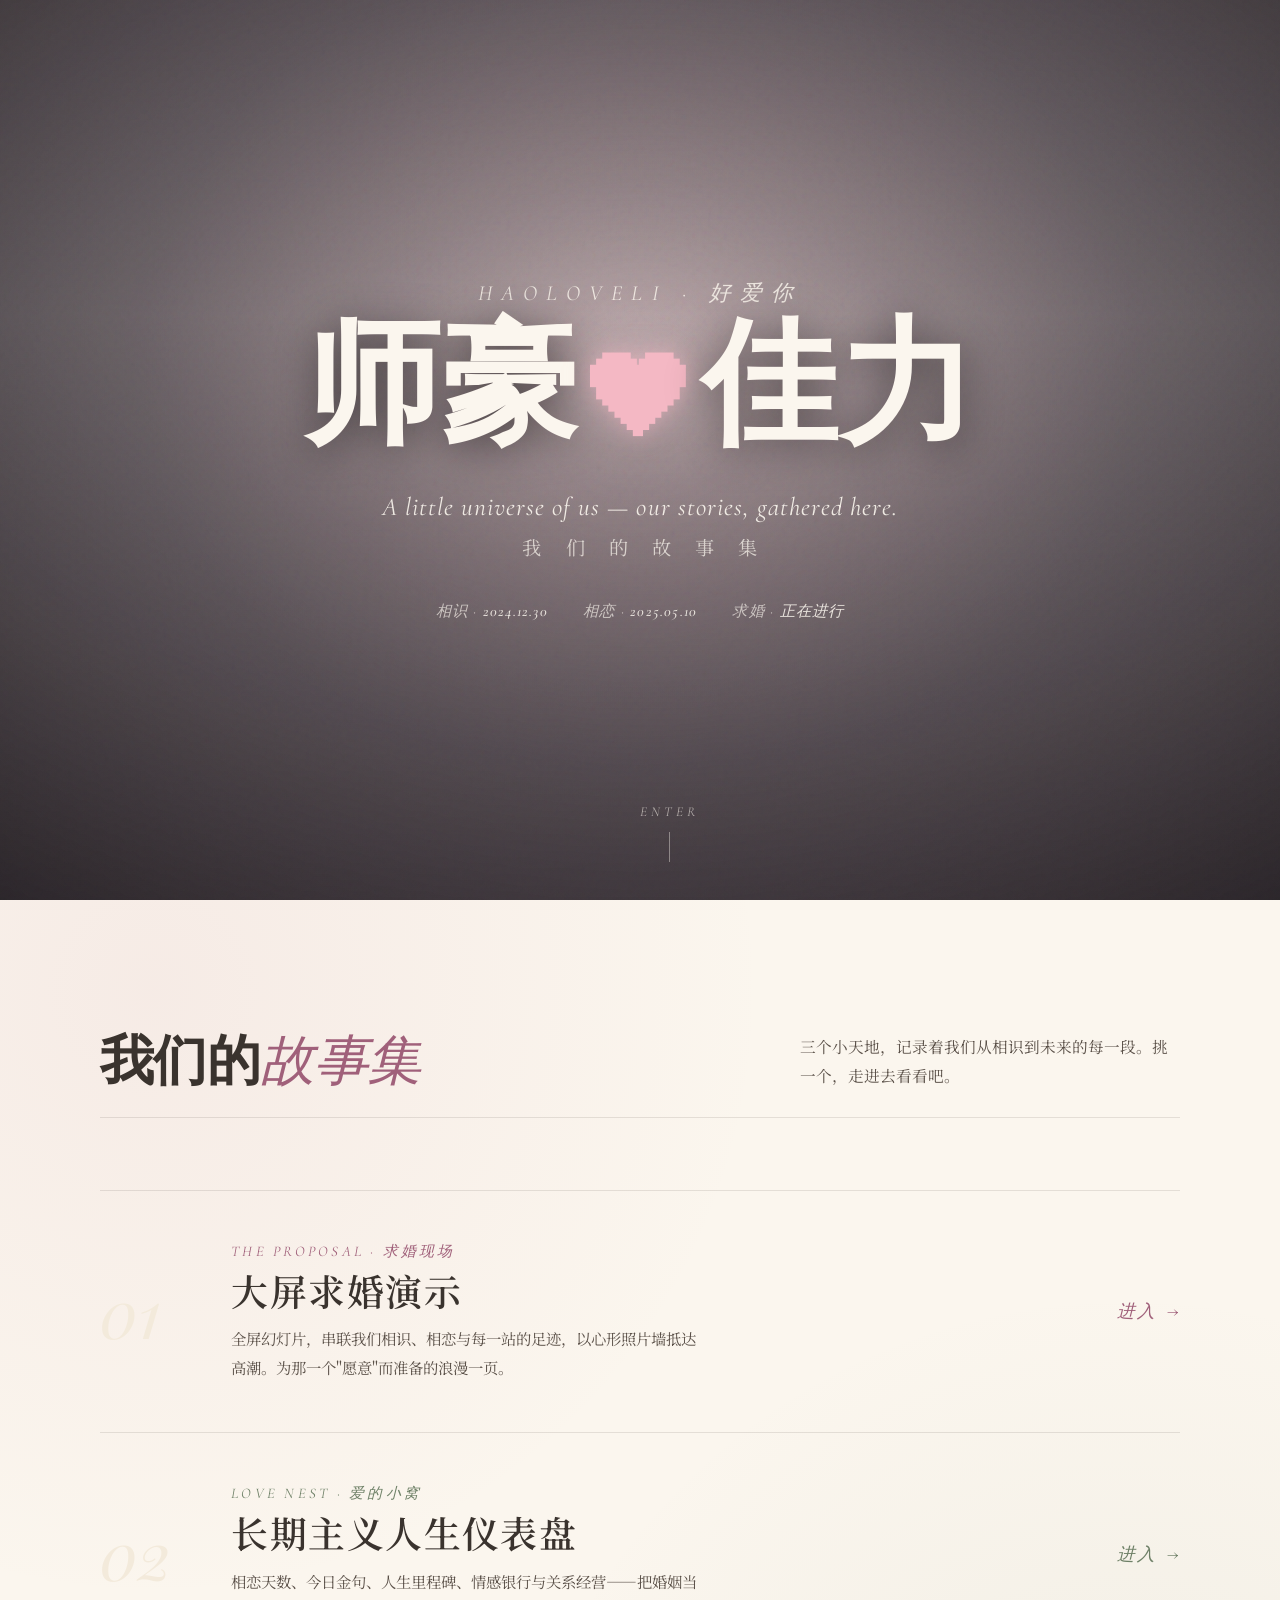
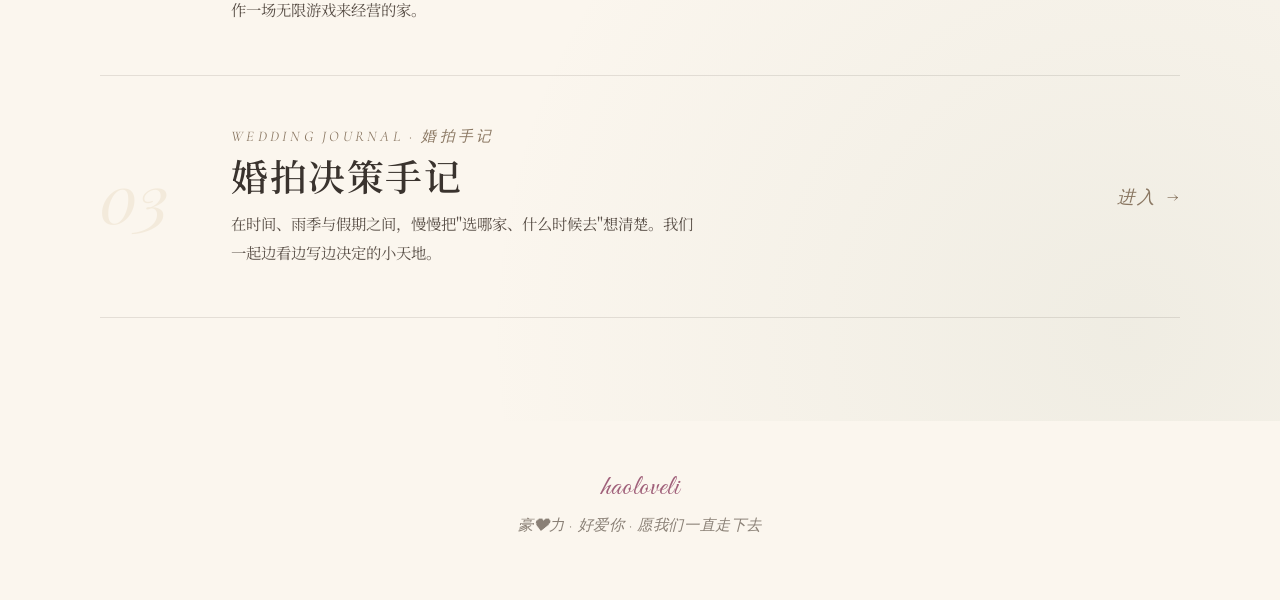
==== commit 2146c2bf: "feat: 新增故事集入口首页，原求婚站移至 /proposal/ - 新增 /index.html 作为入口目录（封面 + 三站点导航） - 原求婚演示页 index.html → proposal" ====
--- a/index.html
+++ b/index.html
@@ -3,1479 +3,392 @@
 <head>
   <meta charset="UTF-8" />
   <meta name="viewport" content="width=device-width, initial-scale=1.0, viewport-fit=cover" />
-  <title>haoloveli | 豪❤力</title>
+  <title>haoloveli · 豪❤力 | 我们的故事集</title>
+  <meta name="description" content="师豪 ❤ 佳力 · 好爱你。我们的故事集入口：求婚现场、爱的小窝、婚拍决策手记。" />
   <link rel="preconnect" href="https://fonts.googleapis.com">
   <link rel="preconnect" href="https://fonts.gstatic.com" crossorigin>
-  <link href="https://fonts.googleapis.com/css2?family=Cormorant+Garamond:ital,wght@0,400;0,500;0,600;1,400;1,500&family=Great+Vibes&family=Noto+Serif+SC:wght@300;400;500;600;700&family=Playfair+Display:ital,wght@0,400;0,500;0,600;0,700;1,400;1,500&display=swap" rel="stylesheet">
+  <link href="https://fonts.googleapis.com/css2?family=Cormorant+Garamond:ital,wght@0,400;0,500;0,600;1,400;1,500&family=Great+Vibes&family=Noto+Serif+SC:wght@300;400;500;600;700&family=Playfair+Display:ital,wght@0,400;0,500;0,600;0,700;1,400&display=swap" rel="stylesheet">
   <style>
     * { margin: 0; padding: 0; box-sizing: border-box; }
     img { image-orientation: from-image; }
     :root {
-      --rose-pale: #FFF8F9;
-      --rose-cream: #FFEDF1;
-      --rose-blush: #FFDEE6;
-      --rose-soft: #F8C1CE;
-      --rose-gold: #D4A5A5;
-      --rose-text: #8B4A5E;
-      --rose-text-light: #B87888;
-      --gold: #D4AF7A;
-      --champagne: #F5E6D3;
+      --ivory: #FBF6EE;
+      --cream: #F3EADB;
+      --champagne: #E8D9BE;
+      --rose: #C98B9A;
+      --rose-deep: #A0607A;
+      --sage: #8A9A80;
+      --sage-deep: #6E8067;
+      --taupe: #A8957F;
+      --taupe-deep: #8A7762;
+      --ink: #3A332E;
+      --ink-soft: #5A5048;
+      --muted: #8A8076;
+      --hair: rgba(58,51,46,.12);
     }
     html, body {
-      width: 100%; height: 100%;
-      overflow: hidden;
-      overscroll-behavior: none;
-      font-family: 'Noto Serif SC', 'Playfair Display', serif;
-      color: var(--rose-text);
-      background: #000;
-    }
-    .stage {
+      width: 100%; min-height: 100%;
+      font-family: 'Noto Serif SC', 'Cormorant Garamond', serif;
+      color: var(--ink);
+      background: var(--ivory);
+      -webkit-font-smoothing: antialiased;
+      text-rendering: optimizeLegibility;
+    }
+    body { overflow-x: hidden; }
+
+    /* ---------- HERO ---------- */
+    .hero {
       position: relative;
       width: 100%; height: 100vh; height: 100dvh;
       overflow: hidden;
-      background: linear-gradient(145deg, #FFF8F9 0%, #FFEDF1 30%, #FFDEE6 60%, #F8C9D4 90%, #F0B8C5 100%);
-      background-size: 400% 400%;
-      animation: skyFlow 20s ease infinite;
-    }
-    @keyframes skyFlow {
-      0% { background-position: 0% 0%; }
-      50% { background-position: 100% 100%; }
-      100% { background-position: 0% 0%; }
-    }
-    .glow {
-      position: absolute; inset: 0; pointer-events: none; z-index: 0;
+      display: flex; align-items: center; justify-content: center;
+      color: #FBF6EE;
+      isolation: isolate;
+    }
+    .hero__photo {
+      position: absolute; inset: 0; z-index: -2;
+      background: url('lihao.img/夜晚-花海相拥.jpg') center/cover no-repeat;
+      transform: scale(1.06);
+      animation: kenburns 24s ease-in-out infinite alternate;
+    }
+    @keyframes kenburns {
+      0%   { transform: scale(1.06) translate(0,0); }
+      100% { transform: scale(1.18) translate(-1.5%,-1.5%); }
+    }
+    .hero__veil {
+      position: absolute; inset: 0; z-index: -1;
       background:
-        radial-gradient(circle at 15% 25%, rgba(255, 220, 225, 0.8) 0%, transparent 40%),
-        radial-gradient(circle at 85% 65%, rgba(255, 200, 210, 0.7) 0%, transparent 45%),
-        radial-gradient(circle at 50% 95%, rgba(255, 235, 220, 0.6) 0%, transparent 50%);
-      animation: glowPulse 10s ease-in-out infinite alternate;
-    }
-    @keyframes glowPulse {
-      0% { opacity: 0.8; transform: scale(1); }
-      100% { opacity: 1; transform: scale(1.08); }
-    }
-    .hearts {
-      position: absolute; inset: 0; pointer-events: none; z-index: 1; overflow: hidden;
-    }
-    .heart {
-      position: absolute; top: -10%; font-size: 1rem;
-      opacity: 0; animation: fall linear infinite;
-      text-shadow: 0 0 12px rgba(255, 160, 170, 0.6);
-    }
-    @keyframes fall {
-      0% { transform: translateY(-10vh) translateX(0) rotate(0deg); opacity: 0; }
-      10% { opacity: 0.8; }
-      90% { opacity: 0.7; }
-      100% { transform: translateY(110vh) translateX(80px) rotate(360deg); opacity: 0; }
-    }
-    .slide {
-      position: absolute; inset: 0; z-index: 10;
-      display: flex; align-items: center; justify-content: center;
-      opacity: 0; visibility: hidden;
-      transition: opacity 1.4s cubic-bezier(0.4, 0, 0.2, 1), visibility 1.4s;
-      padding: 5vh 5vw 5vh 10vw;
-    }
-    .slide.active { opacity: 1; visibility: visible; }
-    .slide-content {
-      width: 100%; max-width: 1400px; height: 100%;
-      display: flex; align-items: center; justify-content: center;
+        radial-gradient(ellipse at 50% 40%, rgba(120,70,90,.30) 0%, rgba(40,30,40,.62) 55%, rgba(20,15,20,.78) 100%),
+        linear-gradient(180deg, rgba(30,22,28,.35) 0%, rgba(30,22,28,.15) 35%, rgba(20,15,20,.55) 100%);
+    }
+    .hero__grain {
+      position: absolute; inset: 0; z-index: -1; pointer-events: none;
+      opacity: .10; mix-blend-mode: overlay;
+      background-image: url("data:image/svg+xml,%3Csvg viewBox='0 0 200 200' xmlns='http://www.w3.org/2000/svg'%3E%3Cfilter id='n'%3E%3CfeTurbulence type='fractalNoise' baseFrequency='0.85' numOctaves='3'/%3E%3C/filter%3E%3Crect width='100%25' height='100%25' filter='url(%23n)'/%3E%3C/svg%3E");
+    }
+    .hero__inner {
+      text-align: center;
+      padding: 0 8vw;
+      max-width: 920px;
+    }
+    .kicker {
+      font-family: 'Cormorant Garamond', serif;
+      font-style: italic;
+      font-size: clamp(.95rem, 2vw, 1.35rem);
+      letter-spacing: .42em;
+      text-transform: uppercase;
+      color: rgba(251,246,238,.82);
+      margin-bottom: 1.6rem;
+      opacity: 0; animation: rise 1.2s .2s forwards;
+    }
+    .hero__names {
+      font-family: 'Great Vibes', cursive;
+      font-size: clamp(3.4rem, 12vw, 8.5rem);
+      line-height: 1;
+      letter-spacing: .01em;
+      text-shadow: 0 6px 40px rgba(0,0,0,.45);
+      opacity: 0; animation: rise 1.4s .45s forwards;
+    }
+    .hero__names .heart {
+      display: inline-block;
+      color: #F4B8C4;
+      font-size: .72em;
+      margin: 0 .12em;
+      animation: beat 2.6s ease-in-out infinite;
+      text-shadow: 0 0 24px rgba(244,184,196,.6);
+    }
+    @keyframes beat {
+      0%,100% { transform: scale(1); }
+      14% { transform: scale(1.18); }
+      28% { transform: scale(1); }
+      42% { transform: scale(1.12); }
+    }
+    .hero__sub {
+      margin-top: 1.4rem;
+      font-family: 'Cormorant Garamond', serif;
+      font-size: clamp(1.05rem, 2.4vw, 1.6rem);
+      font-style: italic;
+      letter-spacing: .04em;
+      color: rgba(251,246,238,.9);
+      opacity: 0; animation: rise 1.2s .75s forwards;
+    }
+    .hero__zh {
+      margin-top: .7rem;
+      font-size: clamp(.95rem, 1.8vw, 1.2rem);
+      letter-spacing: .5em;
+      padding-left: .5em;
+      color: rgba(251,246,238,.72);
+      opacity: 0; animation: rise 1.2s .95s forwards;
+    }
+    .hero__meta {
+      margin-top: 2.6rem;
+      display: flex; gap: 2.2rem; justify-content: center; flex-wrap: wrap;
+      font-family: 'Cormorant Garamond', serif;
+      font-style: italic;
+      font-size: .95rem;
+      letter-spacing: .08em;
+      color: rgba(251,246,238,.66);
+      opacity: 0; animation: rise 1.2s 1.2s forwards;
+    }
+    .hero__meta b { font-weight: 500; color: rgba(251,246,238,.88); }
+    .scroll-hint {
+      position: absolute; bottom: 2.4rem; left: 50%; transform: translateX(-50%);
+      font-family: 'Cormorant Garamond', serif;
+      font-style: italic;
+      font-size: .85rem;
+      letter-spacing: .3em;
+      text-transform: uppercase;
+      color: rgba(251,246,238,.6);
+      opacity: 0; animation: rise 1s 1.6s forwards, bob 2.2s 2.6s ease-in-out infinite;
+    }
+    .scroll-hint::after {
+      content: ''; display: block; width: 1px; height: 30px;
+      margin: .7rem auto 0; background: rgba(251,246,238,.4);
+    }
+    @keyframes rise {
+      from { opacity: 0; transform: translateY(22px); }
+      to   { opacity: 1; transform: translateY(0); }
+    }
+    @keyframes bob {
+      0%,100% { transform: translate(-50%,0); }
+      50%     { transform: translate(-50%,8px); }
+    }
+
+    /* ---------- DIRECTORY ---------- */
+    .directory {
       position: relative;
-    }
-
-    /* Timeline - left side */
-    .timeline-rail {
-      position: fixed; left: 2.5vw; top: 50%; transform: translateY(-50%);
-      z-index: 90; width: 90px; height: 72vh;
-      display: flex; flex-direction: column; align-items: center; justify-content: space-between;
-      opacity: 0; transition: opacity 0.8s ease;
-      pointer-events: none;
-    }
-    .timeline-rail.visible { opacity: 1; }
-    .timeline-line {
-      position: absolute; left: 50%; top: 12px; bottom: 12px; width: 2px; transform: translateX(-50%);
-      background: linear-gradient(180deg, rgba(212,165,165,0.25), rgba(139,74,94,0.18), rgba(212,165,165,0.25));
-      border-radius: 1px;
-    }
-    .timeline-node {
-      position: relative; width: 12px; height: 12px; border-radius: 50%;
-      background: #fff; border: 2px solid rgba(212, 165, 165, 0.6);
-      transition: all 0.5s ease; z-index: 2;
-      box-shadow: 0 2px 8px rgba(139, 74, 94, 0.08);
-    }
-    .timeline-node.active {
-      background: var(--rose-text); border-color: var(--rose-text);
-      transform: scale(1.5);
-      box-shadow: 0 0 0 8px rgba(139, 74, 94, 0.1), 0 0 20px rgba(139, 74, 94, 0.2);
-    }
-    .timeline-node.milestone {
-      width: 16px; height: 16px; background: var(--gold); border-color: var(--gold);
-    }
-    .timeline-node.milestone.active {
-      background: var(--rose-text); border-color: var(--rose-text);
-      box-shadow: 0 0 0 10px rgba(212, 175, 122, 0.15), 0 0 24px rgba(139, 74, 94, 0.25);
-    }
-    .timeline-label {
-      position: absolute; left: 32px; top: 50%; transform: translateY(-50%);
-      white-space: nowrap; font-family: 'Cormorant Garamond', serif; font-size: 0.8rem;
-      letter-spacing: 0.12em; color: var(--rose-text-light); opacity: 0;
-      transition: all 0.5s ease; font-weight: 500; pointer-events: none;
-    }
-    .timeline-node.active .timeline-label { opacity: 1; color: var(--rose-text); transform: translateY(-50%) translateX(4px); }
-    .timeline-node.milestone .timeline-label { color: var(--gold); opacity: 0; }
-    .timeline-node.milestone.active .timeline-label { color: var(--rose-text); opacity: 1; }
-
-    /* Cover */
-    .cover-slide .slide-content { flex-direction: column; text-align: center; padding-left: 5vw; }
-    .cover-eyebrow {
-      font-family: 'Cormorant Garamond', serif;
-      font-size: 1rem; letter-spacing: 0.5em; text-transform: uppercase;
-      color: var(--rose-text-light); margin-bottom: 2rem;
-      opacity: 0; animation: fadeInUp 1.5s ease 0.3s forwards;
-    }
-    .cover-title {
+      padding: clamp(5rem, 10vw, 9rem) 6vw clamp(4rem,8vw,7rem);
+      background:
+        radial-gradient(circle at 12% 8%, rgba(201,139,154,.10), transparent 40%),
+        radial-gradient(circle at 88% 92%, rgba(138,154,128,.10), transparent 42%),
+        var(--ivory);
+    }
+    .directory__head {
+      max-width: 1080px; margin: 0 auto 4.5rem;
+      display: flex; align-items: flex-end; justify-content: space-between; gap: 2rem;
+      flex-wrap: wrap;
+      border-bottom: 1px solid var(--hair);
+      padding-bottom: 1.6rem;
+    }
+    .directory__title {
+      font-family: 'Playfair Display', serif;
+      font-size: clamp(2rem, 5vw, 3.4rem);
+      font-weight: 600;
+      letter-spacing: -.01em;
+      line-height: 1.05;
+    }
+    .directory__title em {
+      font-family: 'Cormorant Garamond', serif;
+      font-style: italic;
+      font-weight: 400;
+      color: var(--rose-deep);
+    }
+    .directory__lead {
+      max-width: 380px;
+      font-size: .98rem;
+      line-height: 1.9;
+      color: var(--ink-soft);
+    }
+
+    .entries {
+      max-width: 1080px; margin: 0 auto;
+      display: flex; flex-direction: column; gap: 0;
+    }
+    .entry {
+      position: relative;
+      display: grid;
+      grid-template-columns: auto 1fr auto;
+      align-items: center;
+      gap: clamp(1.6rem, 4vw, 3.4rem);
+      padding: clamp(2rem,4vw,3.2rem) 0;
+      border-top: 1px solid var(--hair);
+      text-decoration: none;
+      color: inherit;
+      transition: transform .55s cubic-bezier(.22,.61,.36,1), padding .55s;
+      opacity: 0; transform: translateY(30px);
+    }
+    .entry.is-in { opacity: 1; transform: translateY(0); }
+    .entry:last-child { border-bottom: 1px solid var(--hair); }
+    .entry:hover { transform: translateY(-4px); }
+    .entry__num {
+      font-family: 'Playfair Display', serif;
+      font-style: italic;
+      font-weight: 400;
+      font-size: clamp(2.4rem, 6vw, 4.2rem);
+      line-height: 1;
+      color: var(--cream);
+      transition: color .5s;
+      min-width: clamp(3rem,8vw,5rem);
+    }
+    .entry:hover .entry__num { color: var(--accent); }
+    .entry__body { min-width: 0; }
+    .entry__label {
+      font-family: 'Cormorant Garamond', serif;
+      font-style: italic;
+      font-size: .92rem;
+      letter-spacing: .22em;
+      text-transform: uppercase;
+      color: var(--accent);
+      margin-bottom: .5rem;
+    }
+    .entry__title {
       font-family: 'Noto Serif SC', serif;
-      font-size: clamp(3.5rem, 9vw, 7rem);
-      font-weight: 500; letter-spacing: 0.2em; color: var(--rose-text);
-      line-height: 1.15; margin-bottom: 1rem;
-      opacity: 0; animation: fadeInUp 1.5s ease 0.6s forwards;
-    }
-    .cover-names {
-      font-family: 'Noto Serif SC', serif;
-      font-size: clamp(1.8rem, 4vw, 2.8rem);
-      font-weight: 400; color: var(--rose-text);
-      margin-bottom: 1.5rem;
-      opacity: 0; animation: fadeInUp 1.5s ease 0.75s forwards;
-    }
-    .heart-icon {
-      color: #e74c3c;
-      margin: 0 0.3em;
-      animation: heartbeat 1.5s ease infinite;
-    }
-    .cover-script {
+      font-size: clamp(1.5rem, 3.6vw, 2.3rem);
+      font-weight: 600;
+      letter-spacing: .04em;
+      line-height: 1.2;
+      margin-bottom: .7rem;
+    }
+    .entry__desc {
+      font-size: .96rem;
+      line-height: 1.85;
+      color: var(--ink-soft);
+      max-width: 52ch;
+    }
+    .entry__go {
+      position: relative;
+      display: inline-flex; align-items: center; gap: .6rem;
+      font-family: 'Cormorant Garamond', serif;
+      font-style: italic;
+      font-size: 1.1rem;
+      letter-spacing: .12em;
+      color: var(--accent);
+      white-space: nowrap;
+    }
+    .entry__go::after {
+      content: '→';
+      transition: transform .45s cubic-bezier(.22,.61,.36,1);
+    }
+    .entry:hover .entry__go::after { transform: translateX(8px); }
+    /* accent line grows on hover */
+    .entry::before {
+      content: '';
+      position: absolute; left: 0; top: 0; bottom: 0;
+      width: 2px; background: var(--accent);
+      transform: scaleY(0); transform-origin: top;
+      transition: transform .55s cubic-bezier(.22,.61,.36,1);
+    }
+    .entry:hover::before { transform: scaleY(1); }
+    .entry:hover { padding-left: 1.2rem; }
+
+    /* per-entry accents */
+    .entry--proposal { --accent: var(--rose-deep); }
+    .entry--nest     { --accent: var(--sage-deep); }
+    .entry--wedding  { --accent: var(--taupe-deep); }
+
+    /* ---------- FOOTER ---------- */
+    .foot {
+      text-align: center;
+      padding: 3rem 6vw 4rem;
+      font-family: 'Cormorant Garamond', serif;
+      font-style: italic;
+      color: var(--muted);
+      font-size: .95rem;
+      letter-spacing: .04em;
+    }
+    .foot .sig {
       font-family: 'Great Vibes', cursive;
-      font-size: clamp(2.5rem, 6vw, 4.5rem);
-      color: var(--rose-gold); opacity: 0;
-      animation: fadeInUp 1.5s ease 0.9s forwards;
-      margin-bottom: 2.5rem;
-    }
-    .cover-ornament {
-      width: 180px; height: 50px; margin: 0 auto 2rem; opacity: 0;
-      animation: fadeInUp 1.5s ease 1.2s forwards;
-      background: url("data:image/svg+xml,%3Csvg xmlns='http://www.w3.org/2000/svg' viewBox='0 0 180 50'%3E%3Cpath d='M90 25 L25 25 M155 25 L90 25' stroke='%23D4A5A5' stroke-width='1'/%3E%3Cpath d='M90 20 C86 16 82 16 80 19 C78 22 80 26 90 32 C100 26 102 22 100 19 C98 16 94 16 90 20' fill='%23D4A5A5'/%3E%3C/svg%3E") no-repeat center;
-      background-size: contain;
-    }
-    .cover-date {
-      font-family: 'Cormorant Garamond', serif; font-size: 1rem;
-      letter-spacing: 0.3em; color: var(--rose-text-light); opacity: 0;
-      animation: fadeInUp 1.5s ease 1.5s forwards;
-    }
-    .scroll-hint {
-      position: absolute; bottom: 5vh; bottom: calc(5vh + env(safe-area-inset-bottom)); left: 50%; transform: translateX(-50%);
-      font-family: 'Cormorant Garamond', serif; font-size: 0.85rem;
-      letter-spacing: 0.2em; color: var(--rose-text-light); opacity: 0;
-      animation: fadeInUp 1.5s ease 2s forwards, float 2s ease infinite 3s;
-    }
-    @keyframes float {
-      0%, 100% { transform: translateX(-50%) translateY(0); }
-      50% { transform: translateX(-50%) translateY(10px); }
-    }
-    @keyframes fadeInUp {
-      0% { opacity: 0; transform: translateY(30px); }
-      100% { opacity: 1; transform: translateY(0); }
-    }
-
-    /* Timeline intro */
-    .timeline-intro .slide-content { flex-direction: column; text-align: center; padding-left: 5vw; }
-    .timeline-intro-title {
-      font-family: 'Noto Serif SC', serif; font-size: clamp(2.5rem, 5vw, 4rem);
-      font-weight: 500; color: var(--rose-text); margin-bottom: 3vh; opacity: 0;
-      transform: translateY(30px); transition: all 1s ease 0.2s;
-    }
-    .timeline-intro-sub {
-      font-family: 'Cormorant Garamond', serif; font-size: 1.1rem;
-      letter-spacing: 0.3em; color: var(--rose-gold); margin-bottom: 6vh; opacity: 0;
-      transform: translateY(20px); transition: all 1s ease 0.4s;
-    }
-    .slide.active .timeline-intro-title, .slide.active .timeline-intro-sub { opacity: 1; transform: translateY(0); }
-    .timeline-hero {
-      display: flex; align-items: center; justify-content: center; gap: 6vw;
-      opacity: 0; transform: scale(0.95); transition: all 1.2s ease 0.6s;
-    }
-    .slide.active .timeline-hero { opacity: 1; transform: scale(1); }
-    .timeline-event {
-      text-align: center; position: relative;
-    }
-    .timeline-event-dot {
-      width: 24px; height: 24px; border-radius: 50%; background: var(--gold); margin: 0 auto 1.2rem;
-      box-shadow: 0 0 0 10px rgba(212, 175, 122, 0.15); position: relative;
-    }
-    .timeline-event-dot::after {
-      content: ''; position: absolute; inset: 0; border-radius: 50%;
-      border: 1px solid rgba(139, 74, 94, 0.2); animation: pulseRing 2s ease infinite;
-    }
-    @keyframes pulseRing {
-      0% { transform: scale(1); opacity: 1; }
-      100% { transform: scale(2.2); opacity: 0; }
-    }
-    .timeline-event-date {
-      font-family: 'Cormorant Garamond', serif; font-size: 1.4rem; font-weight: 600;
-      letter-spacing: 0.15em; color: var(--rose-text); margin-bottom: 0.6rem;
-    }
-    .timeline-event-label {
-      font-family: 'Noto Serif SC', serif; font-size: 1.2rem; color: var(--rose-text-light);
-    }
-    .timeline-event.together .timeline-event-dot { background: var(--rose-text); box-shadow: 0 0 0 10px rgba(139, 74, 94, 0.12); }
-    .timeline-event.together .timeline-event-date { color: var(--rose-text); }
-    .timeline-connector {
-      width: 80px; height: 1px; background: linear-gradient(90deg, var(--gold), var(--rose-text-light));
-      position: relative; top: -12px;
-    }
-    .timeline-connector::after {
-      content: '♥'; position: absolute; left: 50%; top: 50%; transform: translate(-50%, -50%);
-      font-size: 0.8rem; color: var(--rose-gold); background: var(--rose-pale); padding: 0 8px;
-    }
-    .timeline-caption {
-      margin-top: 6vh; font-family: 'Noto Serif SC', serif; font-size: 1.1rem;
-      color: var(--rose-text-light); opacity: 0; transition: opacity 1s ease 1s;
-    }
-    .slide.active .timeline-caption { opacity: 1; }
-
-    /* Chapters */
-    .chapter-slide .slide-content { flex-direction: column; text-align: center; padding-left: 5vw; }
-    .chapter-number {
-      font-family: 'Cormorant Garamond', serif; font-size: 1rem;
-      letter-spacing: 0.4em; color: var(--rose-gold); margin-bottom: 1.5rem;
-      opacity: 0; transform: translateY(30px); transition: all 1s ease 0.2s;
-    }
-    .chapter-title {
-      font-family: 'Noto Serif SC', serif; font-size: clamp(2.5rem, 5vw, 4.5rem);
-      font-weight: 500; color: var(--rose-text); line-height: 1.5;
-      opacity: 0; transform: translateY(30px); transition: all 1s ease 0.4s;
-    }
-    .slide.active .chapter-number, .slide.active .chapter-title { opacity: 1; transform: translateY(0); }
-
-    /* Photo slides */
-    .split-slide .slide-content { gap: 5vw; align-items: center; }
-    .split-slide.reverse .slide-content { flex-direction: row-reverse; }
-    .text-side {
-      flex: 1; max-width: 560px; opacity: 0;
-      transition: all 1.2s cubic-bezier(0.4, 0, 0.2, 1) 0.3s;
-    }
-    .split-slide .text-side { transform: translateX(-50px); }
-    .split-slide.reverse .text-side { transform: translateX(50px); }
-    .slide.active .text-side { opacity: 1; transform: translateX(0); }
-    .photo-date-badge {
-      display: inline-flex; align-items: center; gap: 12px;
-      font-family: 'Cormorant Garamond', serif; font-size: 0.9rem;
-      letter-spacing: 0.18em; color: var(--rose-text);
-      margin-bottom: 2rem; padding: 0.6rem 1.4rem;
-      background: rgba(255, 255, 255, 0.72);
-      border: 1px solid rgba(212, 165, 165, 0.35);
-      border-radius: 4px;
-      box-shadow: 0 4px 20px rgba(139, 74, 94, 0.06);
-      opacity: 0; transform: translateY(-20px);
-      transition: all 0.8s ease 0.2s;
-      position: relative;
-    }
-    .photo-date-badge::before {
-      content: ''; position: absolute; left: 0; top: 50%; transform: translateY(-50%);
-      width: 3px; height: 60%; background: var(--gold); border-radius: 0 2px 2px 0;
-    }
-    .slide.active .photo-date-badge { opacity: 1; transform: translateY(0); }
-    .photo-date-badge .dot {
-      width: 7px; height: 7px; border-radius: 50%;
-      background: var(--gold); box-shadow: 0 0 0 4px rgba(212, 175, 122, 0.2);
-    }
-    .side-label {
-      font-family: 'Cormorant Garamond', serif; font-size: 0.85rem;
-      letter-spacing: 0.35em; text-transform: uppercase;
-      color: var(--rose-gold); margin-bottom: 1.2rem;
-    }
-    .side-title {
-      font-family: 'Noto Serif SC', serif; font-size: clamp(2rem, 3.5vw, 3rem);
-      font-weight: 500; color: var(--rose-text); line-height: 1.4;
-      margin-bottom: 1.5rem;
-    }
-    .side-body {
-      font-family: 'Noto Serif SC', serif; font-size: clamp(1.05rem, 1.7vw, 1.25rem);
-      line-height: 2.2; color: var(--rose-text-light); font-weight: 400;
-      white-space: pre-line;
-    }
-    .image-side {
-      flex: 0 0 auto; opacity: 0;
-      transition: all 1.2s cubic-bezier(0.4, 0, 0.2, 1) 0.5s;
-    }
-    .split-slide .image-side { transform: translateX(50px) scale(0.95); }
-    .split-slide.reverse .image-side { transform: translateX(-50px) scale(0.95); }
-    .slide.active .image-side { opacity: 1; transform: translateX(0) scale(1); }
-    .photo-card {
-      position: relative; background: linear-gradient(145deg, #fff 0%, #fff8f9 100%); padding: 18px;
-      box-shadow: 0 30px 80px rgba(122, 68, 88, 0.14), 0 10px 25px rgba(122, 68, 88, 0.07), inset 0 0 0 1px rgba(212, 165, 165, 0.18);
-      border-radius: 4px; overflow: hidden;
-      transform: rotate(1.2deg);
-      transition: transform 0.6s ease, box-shadow 0.6s ease;
-    }
-    .photo-card:hover { transform: rotate(0deg) scale(1.03); box-shadow: 0 40px 100px rgba(122, 68, 88, 0.18), 0 15px 35px rgba(122, 68, 88, 0.1), inset 0 0 0 1px rgba(212, 165, 165, 0.25); }
-    .photo-card.portrait { width: 360px; }
-    .photo-card.portrait img { width: 100%; height: 480px; object-fit: cover; object-position: center 15%; }
-    .photo-card.landscape { width: 640px; }
-    .photo-card.landscape img { width: 100%; height: 400px; object-fit: cover; object-position: center 25%; }
-    .photo-card img {
-      filter: sepia(5%) saturate(108%) contrast(102%) brightness(102%);
-      border-radius: 2px; display: block;
-    }
-    .photo-card::before {
-      content: ''; position: absolute; inset: 12px; pointer-events: none;
-      border: 1px solid rgba(212, 165, 165, 0.35); border-radius: 2px; z-index: 1;
-    }
-    .photo-card::after {
-      content: ''; position: absolute; inset: 18px; pointer-events: none;
-      border: 1px solid rgba(212, 165, 165, 0.2); border-radius: 2px; z-index: 1;
-    }
-    .photo-caption {
-      text-align: center; margin-top: 1rem; font-family: 'Cormorant Garamond', serif;
-      font-size: 0.85rem; letter-spacing: 0.2em; color: var(--rose-text-light);
-    }
-
-    /* Heart wall */
-    .heartwall-slide .slide-content { flex-direction: column; padding-left: 5vw; }
-    .heartwall-title {
-      font-family: 'Noto Serif SC', serif; font-size: clamp(2rem, 4vw, 3.5rem);
-      font-weight: 500; color: var(--rose-text); text-align: center; margin-bottom: 2vh;
-      opacity: 0; transform: translateY(30px); transition: all 1s ease 0.2s;
-    }
-    .heartwall-subtitle {
-      font-family: 'Cormorant Garamond', serif; font-size: 1.1rem;
-      letter-spacing: 0.3em; color: var(--rose-gold); text-align: center; margin-bottom: 3vh;
-      opacity: 0; transform: translateY(20px); transition: all 1s ease 0.4s;
-    }
-    .slide.active .heartwall-title, .slide.active .heartwall-subtitle { opacity: 1; transform: translateY(0); }
-    .heartwall-container {
-      position: relative; width: 100%; max-width: 1100px; height: 60vh; height: 60svh;
-      opacity: 0; transform: scale(0.9); transition: all 1.5s ease 0.6s;
-    }
-    .slide.active .heartwall-container { opacity: 1; transform: scale(1); }
-    .heartwall-photo {
-      position: absolute; width: 95px; height: 120px; background: #fff; padding: 6px;
-      box-shadow: 0 8px 24px rgba(122, 68, 88, 0.18); border-radius: 2px;
-      transform: translate(-50%, -50%) scale(0) rotate(var(--rot));
-      transition: transform 0.8s cubic-bezier(0.34, 1.56, 0.64, 1) var(--delay), opacity 0.8s ease var(--delay);
-      opacity: 0;
-    }
-    .slide.active .heartwall-photo {
-      transform: translate(-50%, -50%) scale(1) rotate(var(--rot));
-      opacity: 1;
-    }
-    .heartwall-photo img { width: 100%; height: 100%; object-fit: cover; object-position: center 15%; border-radius: 1px; }
-
-    /* Proposal */
-    .proposal-slide .slide-content { flex-direction: column; padding-left: 5vw; }
-    .proposal-frame {
-      background: rgba(255, 255, 255, 0.82);
-      backdrop-filter: blur(30px); -webkit-backdrop-filter: blur(30px);
-      border: 1px solid rgba(255, 255, 255, 0.9);
-      border-radius: 48px;
-      padding: 6vh 5vw; max-width: 850px; width: 100%;
-      box-shadow: 0 50px 120px rgba(122, 68, 88, 0.1);
-      text-align: center; opacity: 0; transform: translateY(50px) scale(0.96);
-      transition: all 1.3s cubic-bezier(0.4, 0, 0.2, 1) 0.3s;
-      position: relative;
-    }
-    .proposal-frame::before {
-      content: ''; position: absolute; top: -2px; left: -2px; right: -2px; bottom: -2px;
-      border-radius: 50px; background: linear-gradient(135deg, rgba(255,200,210,0.7), rgba(212,165,165,0.5), rgba(255,220,200,0.7));
-      z-index: -1; opacity: 0.6;
-    }
-    .slide.active .proposal-frame { opacity: 1; transform: translateY(0) scale(1); }
-    .proposal-frame h2 {
-      font-family: 'Noto Serif SC', serif; font-size: clamp(2.5rem, 5vw, 4rem);
-      font-weight: 500; color: var(--rose-text); margin-bottom: 2rem;
-    }
-    .proposal-frame p {
-      font-family: 'Noto Serif SC', serif; font-size: clamp(1.1rem, 2vw, 1.4rem);
-      line-height: 2.1; color: var(--rose-text-light); margin-bottom: 3rem;
-    }
-    .yes-btn {
-      font-family: 'Noto Serif SC', serif; font-size: 1.2rem;
-      background: linear-gradient(135deg, var(--rose-text) 0%, #9B5E70 100%);
-      color: #fff; border: none; padding: 1.2rem 4rem; border-radius: 50px;
-      cursor: pointer; letter-spacing: 0.2em;
-      transition: all 0.4s cubic-bezier(0.4, 0, 0.2, 1);
-      box-shadow: 0 12px 45px rgba(122, 68, 88, 0.3);
-    }
-    .yes-btn:hover {
-      transform: translateY(-4px) scale(1.05);
-      box-shadow: 0 20px 70px rgba(122, 68, 88, 0.4);
-    }
-
-    /* Letter */
-    .letter-slide .slide-content { flex-direction: column; text-align: center; padding-left: 5vw; }
-    .letter-paper {
-      background: rgba(255, 255, 255, 0.85); max-width: 760px; width: 100%;
-      padding: 5vh 4vw; border-radius: 24px;
-      box-shadow: 0 40px 100px rgba(122, 68, 88, 0.1);
-      opacity: 0; transform: translateY(40px);
-      transition: all 1.2s cubic-bezier(0.4, 0, 0.2, 1) 0.3s;
-    }
-    .slide.active .letter-paper { opacity: 1; transform: translateY(0); }
-    .letter-title {
-      font-family: 'Noto Serif SC', serif; font-size: clamp(2rem, 4vw, 3rem);
-      font-weight: 500; color: var(--rose-text); margin-bottom: 2rem;
-    }
-    .letter-body {
-      font-family: 'Noto Serif SC', serif; font-size: clamp(1.1rem, 2vw, 1.4rem);
-      line-height: 2.4; color: var(--rose-text-light); white-space: pre-line;
-    }
-    .letter-line {
-      opacity: 0; transform: translateY(20px);
-      transition: all 0.8s ease var(--delay);
-    }
-    .slide.active .letter-line { opacity: 1; transform: translateY(0); }
-
-    /* Closing */
-    .closing-slide .slide-content { flex-direction: column; text-align: center; padding-left: 5vw; }
-    .closing-title {
-      font-family: 'Noto Serif SC', serif;
-      font-size: clamp(3.5rem, 8vw, 6.5rem);
-      font-weight: 500; color: var(--rose-text); white-space: nowrap;
-      letter-spacing: 0.15em; opacity: 0; transform: scale(0.9);
-      transition: all 1.2s cubic-bezier(0.4, 0, 0.2, 1) 0.3s;
-    }
-    .slide.active .closing-title { opacity: 1; transform: scale(1); }
-    .closing-sub {
-      font-family: 'Great Vibes', cursive; font-size: clamp(2rem, 5vw, 3.5rem);
-      color: var(--rose-gold); margin-top: 1.5rem; opacity: 0; transition: opacity 1s ease 1s;
-    }
-    .slide.active .closing-sub { opacity: 1; }
-
-    /* Timer final page */
-    .timer-slide .slide-content { flex-direction: column; text-align: center; padding-left: 5vw; }
-    .timer-eyebrow {
-      font-family: 'Cormorant Garamond', serif; font-size: 1rem;
-      letter-spacing: 0.5em; color: var(--rose-text-light); margin-bottom: 1.5rem;
-      opacity: 0; transform: translateY(20px); transition: all 1s ease 0.2s;
-    }
-    .timer-title {
-      font-family: 'Noto Serif SC', serif; font-size: clamp(2rem, 4vw, 3.5rem);
-      font-weight: 500; color: var(--rose-text); margin-bottom: 4vh; opacity: 0;
-      transform: translateY(30px); transition: all 1s ease 0.4s;
-    }
-    .slide.active .timer-eyebrow, .slide.active .timer-title { opacity: 1; transform: translateY(0); }
-    .timer-cards {
-      display: flex; gap: 2.5vw; justify-content: center; align-items: stretch;
-      opacity: 0; transform: scale(0.95); transition: all 1.2s ease 0.6s;
-      flex-wrap: wrap;
-    }
-    .slide.active .timer-cards { opacity: 1; transform: scale(1); }
-    .timer-card {
-      background: rgba(255, 255, 255, 0.78); backdrop-filter: blur(20px);
-      border: 1px solid rgba(255, 255, 255, 0.9); border-radius: 36px;
-      padding: 4vh 2.5vw; min-width: 300px; max-width: 400px; flex: 1;
-      box-shadow: 0 40px 100px rgba(122, 68, 88, 0.1);
-      position: relative; overflow: hidden;
-    }
-    .timer-card::before {
-      content: ''; position: absolute; top: 0; left: 0; right: 0; height: 4px;
-      background: linear-gradient(90deg, var(--gold), var(--rose-soft), var(--gold));
-    }
-    .timer-card-label {
-      font-family: 'Cormorant Garamond', serif; font-size: 0.95rem;
-      letter-spacing: 0.3em; color: var(--rose-gold); margin-bottom: 1.5rem;
-      text-transform: uppercase;
-    }
-    .timer-card-date {
-      font-family: 'Noto Serif SC', serif; font-size: 1.1rem; color: var(--rose-text-light);
-      margin-bottom: 2rem;
-    }
-    .timer-number {
-      font-family: 'Cormorant Garamond', serif; font-size: clamp(3rem, 6vw, 5rem);
-      font-weight: 600; color: var(--rose-text); line-height: 1;
-      margin-bottom: 0.8rem; animation: heartbeat 2s ease infinite;
-      display: flex; align-items: baseline; justify-content: center; gap: 0.15em;
-    }
-    .timer-unit-suffix {
-      font-size: 0.35em; font-weight: 500; color: var(--rose-gold);
-      letter-spacing: 0.1em;
-    }
-    .timer-units {
-      display: flex; justify-content: center; gap: 1rem; margin-bottom: 1.5rem;
-      font-family: 'Cormorant Garamond', serif; font-size: 0.95rem;
-      letter-spacing: 0.1em; color: var(--rose-text-light);
-    }
-    .timer-unit { text-align: center; }
-    .timer-unit span { display: block; font-family: 'Cormorant Garamond', serif; font-size: 1.6rem; font-weight: 600; color: var(--rose-text); }
-    .timer-card-words {
-      font-family: 'Noto Serif SC', serif; font-size: 1.05rem; color: var(--rose-text-light);
-      line-height: 1.8;
-    }
-    .timer-bottom {
-      margin-top: 4vh; font-family: 'Great Vibes', cursive; font-size: clamp(2rem, 4vw, 3rem);
-      color: var(--rose-gold); opacity: 0; transition: opacity 1s ease 1s;
-    }
-    .slide.active .timer-bottom { opacity: 1; }
-    @keyframes heartbeat {
-      0%, 100% { transform: scale(1); }
-      50% { transform: scale(1.03); }
-    }
-
-    /* Sparkles */
-    .sparkle {
-      position: fixed; pointer-events: none; z-index: 1000;
-      font-size: 1.3rem; color: var(--rose-soft);
-      animation: sparkleOut 1.8s ease-out forwards;
-    }
-    @keyframes sparkleOut {
-      0% { opacity: 1; transform: translate(0,0) scale(0.5); }
-      100% { opacity: 0; transform: translate(var(--tx), var(--ty)) scale(1.5) rotate(30deg); }
-    }
-
-    /* Controls */
-    .controls {
-      position: fixed; bottom: 3vh; bottom: max(3vh, env(safe-area-inset-bottom)); right: 3vw; right: max(3vw, env(safe-area-inset-right)); z-index: 100;
-      display: flex; gap: 12px; align-items: center;
-      transition: opacity 0.5s ease;
-    }
-    .controls button {
-      width: 44px; height: 44px; border-radius: 50%;
-      border: 1px solid rgba(122, 68, 88, 0.15); background: rgba(255,255,255,0.78);
-      backdrop-filter: blur(10px); cursor: pointer; color: var(--rose-text);
-      display: flex; align-items: center; justify-content: center;
-      font-size: 1rem; transition: all 0.3s ease;
-    }
-    .controls button:hover { background: rgba(255,255,255,0.95); transform: scale(1.1); }
-    .progress {
-      position: fixed; bottom: 0; bottom: env(safe-area-inset-bottom, 0); left: 0; height: 3px;
-      background: linear-gradient(90deg, var(--rose-gold), var(--gold)); z-index: 100;
-      transition: width 0.5s ease;
-    }
-    .nav-dots {
-      position: fixed; left: 2vw; top: 50%; transform: translateY(-50%);
-      z-index: 100; display: flex; flex-direction: column; gap: 12px;
-    }
-    .nav-dot {
-      width: 10px; height: 10px; border-radius: 50%;
-      background: rgba(122, 68, 88, 0.15); cursor: pointer; transition: all 0.3s ease;
-    }
-    .nav-dot.active { background: var(--rose-gold); transform: scale(1.4); }
-    .loading {
-      position: fixed; inset: 0; z-index: 9999; background: var(--rose-pale);
-      display: flex; align-items: center; justify-content: center; flex-direction: column;
-      transition: opacity 0.6s ease;
-    }
-    .loading.hidden { opacity: 0; pointer-events: none; }
-    .loading-heart { font-size: 3rem; animation: heartbeat 1.5s ease infinite; margin-bottom: 1rem; color: var(--rose-text); }
-    .loading-text { font-family: 'Cormorant Garamond', serif; color: var(--rose-text-light); letter-spacing: 0.3em; }
-
-    /* Start overlay */
-    .start-overlay {
-      position: fixed; inset: 0; z-index: 1000;
-      background: rgba(255, 250, 252, 0.92);
-      backdrop-filter: blur(12px);
-      display: flex; align-items: center; justify-content: center;
-      flex-direction: column;
-      transition: opacity 1.2s ease, visibility 1.2s ease;
-      cursor: pointer;
-    }
-    .start-overlay.hidden {
-      opacity: 0; visibility: hidden; pointer-events: none;
-    }
-    .start-content {
-      text-align: center; animation: fadeInUp 1.2s ease;
-    }
-    .start-title {
-      font-family: 'Noto Serif SC', 'Playfair Display', serif;
-      font-size: clamp(2.2rem, 6vw, 4rem);
-      color: var(--rose-text); margin-bottom: 0.5rem;
-      letter-spacing: 0.15em;
-    }
-    .start-names {
-      font-family: 'Noto Serif SC', serif;
-      font-size: clamp(1.5rem, 3.5vw, 2.2rem);
-      font-weight: 400; color: var(--rose-text);
-      margin-bottom: 1rem;
-      letter-spacing: 0.1em;
-    }
-    .start-subtitle {
-      font-family: 'Cormorant Garamond', serif;
-      font-size: clamp(1rem, 2.2vw, 1.5rem);
-      color: var(--rose-text-light);
-      letter-spacing: 0.2em; margin-bottom: 2.5rem;
-    }
-    .start-btn {
-      display: inline-flex; align-items: center; justify-content: center;
-      gap: 12px;
-      padding: 1rem 2.5rem;
-      border: 1px solid var(--rose-gold);
-      border-radius: 50px;
-      background: rgba(255, 255, 255, 0.7);
-      color: var(--rose-text);
-      font-family: 'Noto Serif SC', serif;
-      font-size: 1.1rem;
-      letter-spacing: 0.2em;
-      box-shadow: 0 10px 40px rgba(139, 74, 94, 0.15);
-      animation: pulse-gentle 2.5s ease infinite;
-      transition: transform 0.3s ease, box-shadow 0.3s ease;
-    }
-    .start-btn:hover { transform: scale(1.05); box-shadow: 0 14px 50px rgba(139, 74, 94, 0.22); }
-    .start-hint {
-      margin-top: 2rem;
-      font-family: 'Cormorant Garamond', serif;
-      font-size: 0.9rem;
-      color: var(--rose-text-light);
-      letter-spacing: 0.15em;
-    }
-    @keyframes pulse-gentle {
-      0%, 100% { transform: scale(1); }
-      50% { transform: scale(1.03); }
-    }
-    @keyframes fadeInUp {
-      from { opacity: 0; transform: translateY(30px); }
-      to { opacity: 1; transform: translateY(0); }
-    }
-
-    @media (max-width: 900px) {
-      .slide {
-        padding: 5vh 5vw;
-        padding-top: max(5vh, env(safe-area-inset-top));
-        padding-bottom: max(5vh, env(safe-area-inset-bottom));
-        overflow-y: auto;
-        -webkit-overflow-scrolling: touch;
-        align-items: safe center;
-      }
-      /* Reset desktop-only left padding (clears the hidden timeline rail) so content is centered */
-      .slide-content { padding-left: 0 !important; height: auto; min-height: 100%; }
-      .timeline-rail { display: none; }
-      .split-slide .slide-content { flex-direction: column !important; gap: 4vh; }
-      .text-side { max-width: 100%; }
-      .image-side { flex: 0 0 auto !important; }
-      .photo-card { padding: 10px; }
-      .photo-card::before { inset: 7px; }
-      .photo-card::after { inset: 10px; }
-      .photo-card.portrait { width: min(78vw, 300px); }
-      .photo-card.portrait img { height: auto; aspect-ratio: 3 / 4; }
-      .photo-card.landscape { width: 88vw; }
-      .photo-card.landscape img { height: auto; aspect-ratio: 16 / 10; }
-      .pair-photos .photo-card.landscape { width: 82vw; }
-      .pair-photos .photo-card.landscape img { height: auto; aspect-ratio: 16 / 10; }
-      .nav-dots { display: none; }
-      .closing-title { white-space: normal; font-size: clamp(2.5rem, 12vw, 4rem); }
-      .timer-cards { flex-direction: column; gap: 2.5vh; }
-      .timer-card { min-width: 0; width: 90vw; max-width: 420px; padding: 2.5vh 5vw; }
-      .timer-number { font-size: clamp(2.2rem, 9vw, 3rem); }
-      .timer-card-words { font-size: 0.95rem; line-height: 1.7; }
-      .timeline-hero { flex-direction: column; gap: 3vh; }
-      .timeline-connector { width: 1px; height: 36px; top: 0; }
-      .timeline-connector::after { padding: 4px 0; }
-      .timeline-event-date { font-size: 1.15rem; }
-      .side-body { line-height: 1.9; }
-      .letter-body { line-height: 2.0; }
-      .proposal-frame p { line-height: 1.9; }
-      .heartwall-photo { width: clamp(46px, 13vw, 80px); height: clamp(58px, 16vw, 100px); padding: 4px; }
-      .controls { gap: 8px; }
-      .controls button { width: 48px; height: 48px; }
-    }
-  
-    /* Pair slides */
-    .pair-slide .slide-content {
-      flex-direction: column; align-items: center; justify-content: center;
-      gap: 3vh; padding-left: 5vw;
-    }
-    .pair-header {
-      text-align: center; opacity: 0; transform: translateY(-30px);
-      transition: all 1.2s cubic-bezier(0.4, 0, 0.2, 1) 0.2s;
-    }
-    .slide.active .pair-header { opacity: 1; transform: translateY(0); }
-    .pair-photos {
-      display: flex; align-items: center; justify-content: center; gap: 3vw;
-      opacity: 0; transform: scale(0.95);
-      transition: all 1.2s cubic-bezier(0.4, 0, 0.2, 1) 0.5s;
-      flex-wrap: wrap; max-width: 100%;
-    }
-    .slide.active .pair-photos { opacity: 1; transform: scale(1); }
-    .pair-photos .photo-card { transform: rotate(-1deg); }
-    .pair-photos .photo-card:last-of-type { transform: rotate(1deg); }
-    .pair-photos .photo-card.landscape { width: 480px; }
-    .pair-photos .photo-card.landscape img { height: 300px; }
-    .pair-connector {
-      font-family: 'Cormorant Garamond', serif; font-size: 2rem;
-      color: var(--rose-gold); opacity: 0.8;
-    }
-    @media (max-width: 900px) {
-      .pair-photos { flex-direction: column; gap: 3vh; }
-      .pair-connector { transform: rotate(90deg); }
-      /* Repeated here so it overrides the global 480px rule above (equal specificity, later source order wins) */
-      .pair-photos .photo-card.landscape { width: 82vw; }
-      .pair-photos .photo-card.landscape img { height: auto; aspect-ratio: 16 / 10; }
-    }
-
-    /* Touch-specific: only affects touch devices, desktop untouched */
-    @media (hover: none) and (pointer: coarse) {
-      .stage { touch-action: manipulation; -webkit-tap-highlight-color: transparent; }
-      body { -webkit-user-select: none; user-select: none; -webkit-touch-callout: none; }
-      /* Touch has no hover to brighten controls, so keep the fullscreen exit button more visible */
-      html.is-fullscreen .controls { opacity: 0.85; }
-      html.is-pseudo-fullscreen .controls { opacity: 0.85; }
-    }
-
-    /* Fullscreen button */
-    .fs-btn { position: relative; }
-    .fs-btn svg { display: block; }
-    .fs-btn .fs-exit { display: none; }
-
-    /* Fullscreen mode: hide chrome, keep fs-btn as the exit, slim progress for position sense */
-    html.is-fullscreen .nav-dots,
-    html.is-fullscreen .timeline-rail,
-    html.is-fullscreen .controls #musicBtn,
-    html.is-fullscreen .controls #playBtn,
-    html.is-fullscreen .controls #prevBtn,
-    html.is-fullscreen .controls #nextBtn { display: none; }
-    html.is-fullscreen .controls { bottom: max(2vh, env(safe-area-inset-bottom)); right: max(2vw, env(safe-area-inset-right)); opacity: 0.55; transition: opacity 0.4s ease; }
-    html.is-fullscreen .controls:hover { opacity: 1; }
-    html.is-fullscreen .fs-btn { background: rgba(139, 74, 94, 0.85); color: #fff; border-color: rgba(139, 74, 94, 0.9); }
-    html.is-fullscreen .fs-btn .fs-enter { display: none; }
-    html.is-fullscreen .fs-btn .fs-exit { display: block; }
-    html.is-fullscreen .progress { height: 2px; opacity: 0.6; }
-
-    /* Pseudo-fullscreen (iOS Safari fallback): only hides in-page UI, cannot hide browser chrome */
-    html.is-pseudo-fullscreen .nav-dots,
-    html.is-pseudo-fullscreen .timeline-rail,
-    html.is-pseudo-fullscreen .controls #musicBtn,
-    html.is-pseudo-fullscreen .controls #playBtn,
-    html.is-pseudo-fullscreen .controls #prevBtn,
-    html.is-pseudo-fullscreen .controls #nextBtn { display: none; }
-    html.is-pseudo-fullscreen .fs-btn { background: rgba(139, 74, 94, 0.85); color: #fff; border-color: rgba(139, 74, 94, 0.9); }
-    html.is-pseudo-fullscreen .fs-btn .fs-enter { display: none; }
-    html.is-pseudo-fullscreen .fs-btn .fs-exit { display: block; }
-
-    /* First-time fullscreen hint toast */
-    .fs-hint {
-      position: fixed; left: 50%; bottom: max(10vh, env(safe-area-inset-bottom));
-      transform: translateX(-50%); z-index: 200;
-      padding: 0.7rem 1.4rem; border-radius: 999px;
-      background: rgba(139, 74, 94, 0.82); color: #fff;
-      backdrop-filter: blur(12px); -webkit-backdrop-filter: blur(12px);
-      font-family: 'Noto Serif SC', serif; font-size: 0.9rem; letter-spacing: 0.08em;
-      opacity: 0; pointer-events: none; white-space: nowrap;
-      transition: opacity 0.4s ease;
-    }
-    .fs-hint.show { opacity: 1; }
-    @media (max-width: 900px) {
-      .fs-hint { font-size: 0.82rem; padding: 0.6rem 1.1rem; max-width: 90vw; white-space: normal; text-align: center; }
-    }
-
+      font-style: normal;
+      font-size: 1.8rem;
+      color: var(--rose-deep);
+      display: block;
+      margin-bottom: .6rem;
+    }
+
+    @media (max-width: 640px) {
+      .entry { grid-template-columns: auto 1fr; }
+      .entry__go { grid-column: 2; margin-top: 1rem; }
+      .hero__meta { gap: 1.1rem; }
+    }
+    @media (prefers-reduced-motion: reduce) {
+      *, *::before, *::after { animation: none !important; transition: none !important; }
+      .entry { opacity: 1; transform: none; }
+    }
   </style>
 </head>
 <body>
-  <div class="loading" id="loading">
-    <div class="loading-heart">♥</div>
-    <div class="loading-text">LOADING LOVE</div>
-  </div>
-
-  <div class="stage" id="stage">
-    <div class="glow"></div>
-    <div class="hearts" id="hearts"></div>
-
-    <div class="timeline-rail" id="timelineRail">
-      <div class="timeline-line"></div>
-      <div id="timelineNodes"></div>
-    </div>
-
-    <div class="progress" id="progress"></div>
-    <div class="nav-dots" id="navDots"></div>
-    <div class="controls">
-      <button id="musicBtn" title="音乐" aria-label="音乐">♪</button>
-      <button id="playBtn" title="自动播放" aria-label="自动播放">▶</button>
-      <button id="prevBtn" title="上一页" aria-label="上一页">‹</button>
-      <button id="nextBtn" title="下一页" aria-label="下一页">›</button>
-      <button id="fsBtn" class="fs-btn" title="全屏" aria-label="全屏">
-        <svg class="fs-enter" viewBox="0 0 24 24" width="20" height="20" aria-hidden="true"><path fill="currentColor" d="M4 4h6v2H6v4H4V4zm10 0h6v6h-2V6h-4V4zM4 14h2v4h4v2H4v-6zm14 0h2v6h-6v-2h4v-4z"/></svg>
-        <svg class="fs-exit" viewBox="0 0 24 24" width="20" height="20" aria-hidden="true"><path fill="currentColor" d="M9 4v2H5v4H3V4h6zm6 0h6v6h-2V6h-4V4zM3 14h2v4h4v2H3v-6zm14 0h2v6h-6v-2h4v-4z"/></svg>
-      </button>
-    </div>
-    <div class="fs-hint" id="fsHint">点击屏幕翻到下一页 · 再次点击 ⛶ 或按 Esc 退出全屏</div>
-
-    <section class="slide cover-slide active" data-layout="cover">
-      <div class="slide-content">
-        <div class="cover-eyebrow">A Love Story</div>
-        <h1 class="cover-title">写给你的信</h1>
-        <div class="cover-names">师豪 <span class="heart-icon">❤</span> 佳力</div>
-        <div class="cover-script">Every moment with you is a heart beating</div>
-        <div class="cover-ornament"></div>
-        <div class="cover-date" id="coverDate">2026 · 我们的故事</div>
-        <div class="scroll-hint">点击屏幕继续</div>
-      </div>
-    </section>
-
-    <section class="slide timeline-intro" data-layout="timeline" data-timeline="intro">
-      <div class="slide-content">
-        <div class="timeline-intro-title">我们的故事</div>
-        <div class="timeline-intro-sub">TIME HAS WITNESSED EVERYTHING</div>
-        <div class="timeline-hero">
-          <div class="timeline-event">
-            <div class="timeline-event-dot"></div>
-            <div class="timeline-event-date">2024.12.30</div>
-            <div class="timeline-event-label">我们相识</div>
-          </div>
-          <div class="timeline-connector"></div>
-          <div class="timeline-event together">
-            <div class="timeline-event-dot"></div>
-            <div class="timeline-event-date">2025.05.10</div>
-            <div class="timeline-event-label">我们相恋</div>
-          </div>
-          <div class="timeline-connector"></div>
-          <div class="timeline-event">
-            <div class="timeline-event-dot"></div>
-            <div class="timeline-event-date" id="proposalTimelineDate">2026.06.22</div>
-            <div class="timeline-event-label">今天 · 求婚</div>
-          </div>
-        </div>
-        <div class="timeline-caption">从相遇的那一刻起，时间就开始为我们写故事</div>
-      </div>
-    </section>
-
-        <div id="photoSlides"></div>
-
-<section class="slide heartwall-slide" data-layout="heartwall">
-      <div class="slide-content">
-        <div class="heartwall-title">我的心，装满了你</div>
-        <div class="heartwall-subtitle">每一张照片，都是我爱你的证据</div>
-        <div class="heartwall-container" id="heartwall"></div>
-      </div>
-    </section>
-
-    <section class="slide proposal-slide" data-layout="proposal">
-      <div class="slide-content">
-        <div class="proposal-frame">
-          <h2>你愿意嫁给我吗？</h2>
-          <p>从缙云山的初见，到稻城亚丁的雪山，
-从乐山大佛前的许愿，到泸沽湖畔的日出，
-我们一起走过了四季，走过了山川。
-佳力，余生请多指教，嫁给我好吗？</p>
-          <button class="yes-btn" id="yesBtn">我愿意</button>
-        </div>
-      </div>
-    </section>
-
-    <section class="slide letter-slide" data-layout="letter">
-      <div class="slide-content">
-        <div class="letter-paper">
-          <div class="letter-title">致佳力</div>
-          <div class="letter-body" id="letterBody">
-            <div class="letter-line" style="--delay:0.4s">亲爱的佳力：</div>
-            <div class="letter-line" style="--delay:0.8s">从遇见你的那天起，你就住进了我的心里。</div>
-            <div class="letter-line" style="--delay:1.2s">我想和你一起，看遍世间所有风景。</div>
-            <div class="letter-line" style="--delay:1.6s">从日出到日落，从青春到白头。</div>
-            <div class="letter-line" style="--delay:2.0s">今天，我想亲口对你说——</div>
-            <div class="letter-line" style="--delay:2.4s">嫁给我，好吗？</div>
-            <div class="letter-line" style="--delay:2.8s">永远爱你的，师豪。</div>
-          </div>
-        </div>
-      </div>
-    </section>
-
-    <section class="slide closing-slide" data-layout="closing">
-      <div class="slide-content">
-        <h2 class="closing-title">我爱你，永远</h2>
-        <div class="closing-sub">Forever & Always</div>
-      </div>
-    </section>
-
-    <section class="slide timer-slide" data-layout="timer" data-timeline="timer">
-      <div class="slide-content">
-        <div class="timer-eyebrow">TIME HAS WITNESSED OUR LOVE</div>
-        <div class="timer-title">时间，是我们相爱的证据</div>
-        <div class="timer-cards">
-          <div class="timer-card">
-            <div class="timer-card-label">Since We Met</div>
-            <div class="timer-card-date">2024年12月30日 · 我们相识</div>
-            <div class="timer-number"><span id="metDays">0</span><span class="timer-unit-suffix">天</span></div>
-            <div class="timer-units">
-              <div class="timer-unit"><span id="metHours">0</span>时</div>
-              <div class="timer-unit"><span id="metMinutes">0</span>分</div>
-              <div class="timer-unit"><span id="metSeconds">0</span>秒</div>
-            </div>
-            <div class="timer-card-words">从第一次相视而笑开始，<br>你便成了我世界里的光。</div>
-          </div>
-          <div class="timer-card">
-            <div class="timer-card-label">Since We Fell In Love</div>
-            <div class="timer-card-date">2025年5月10日 · 我们相恋</div>
-            <div class="timer-number"><span id="loveDays">0</span><span class="timer-unit-suffix">天</span></div>
-            <div class="timer-units">
-              <div class="timer-unit"><span id="loveHours">0</span>时</div>
-              <div class="timer-unit"><span id="loveMinutes">0</span>分</div>
-              <div class="timer-unit"><span id="loveSeconds">0</span>秒</div>
-            </div>
-            <div class="timer-card-words">从牵手那天起，<br>每一秒都在说我愿意。</div>
-          </div>
-          <div class="timer-card">
-            <div class="timer-card-label">Since I Proposed</div>
-            <div class="timer-card-date" id="proposalTimerDate">今天 · 求婚</div>
-            <div class="timer-number"><span id="proposalDays">0</span><span class="timer-unit-suffix">天</span></div>
-            <div class="timer-units">
-              <div class="timer-unit"><span id="proposalHours">0</span>时</div>
-              <div class="timer-unit"><span id="proposalMinutes">0</span>分</div>
-              <div class="timer-unit"><span id="proposalSeconds">0</span>秒</div>
-            </div>
-            <div class="timer-card-words">从你说"我愿意"的那一刻起，<br>我们的永远，正式开始。</div>
-          </div>
-        </div>
-        <div class="timer-bottom">未来的每一天，都想和你一起</div>
-      </div>
-    </section>
-
-    <audio id="bgMusic" loop src="lovebgm.mp3"></audio>
-  </div>
-
-  <div class="start-overlay" id="startOverlay">
-    <div class="start-content">
-      <div class="start-title">我们的故事</div>
-      <div class="start-names">师豪 <span class="heart-icon">❤</span> 佳力</div>
-      <div class="start-subtitle">A Love Story Begins</div>
-      <div class="start-btn">开启浪漫旅程 ♪</div>
-      <div class="start-hint">点击屏幕任意处开始 · 音乐与画面将自动播放</div>
+
+<!-- ========== HERO · 入口封面 ========== -->
+<section class="hero" id="hero">
+  <div class="hero__photo" aria-hidden="true"></div>
+  <div class="hero__veil" aria-hidden="true"></div>
+  <div class="hero__grain" aria-hidden="true"></div>
+  <div class="hero__inner">
+    <p class="kicker">haoloveli · 好爱你</p>
+    <h1 class="hero__names">师豪<span class="heart">❤</span>佳力</h1>
+    <p class="hero__sub">A little universe of us — our stories, gathered here.</p>
+    <p class="hero__zh">我 们 的 故 事 集</p>
+    <div class="hero__meta">
+      <span>相识 · <b>2024.12.30</b></span>
+      <span>相恋 · <b>2025.05.10</b></span>
+      <span>求婚 · <b>正在进行</b></span>
     </div>
   </div>
-
-  <script>
-    const photoPages = [
-      { type: 'couple', src: "2025 年 2 月第一次见面缙云山.jpg", orientation: "portrait", date: "2025年2月", station: 1, label: "You & Me", title: "第一次相见", body: "2024年的冬天，\n我们在缙云山第一次见面。\n从那一刻起，故事开始了。" },
-      { type: 'couple', src: "mmexport1741595537727.jpg", orientation: "landscape", date: "2025年3月10日", station: 2, label: "Memory", title: "每一步都是故事", body: "和你走过的路，都是最美的风景。\n因为有你，平凡的地方也有了意义。" },
-      { type: 'couple', src: "2025 年 5 月_爱心石雪山_8.10分.jpg", orientation: "portrait", date: "2025年5月", station: 3, label: "Moment", title: "爱心石雪山", body: "雪山脚下，爱心石前，\n我的心意，早已不言而喻。" },
-      { type: 'couple', src: "2025 年 5 月阿坝州.jpeg", orientation: "landscape", date: "2025年5月", station: 4, label: "Together", title: "阿坝州的风", body: "阿坝州的风吹过，\n你在我身旁，\n世界都变得辽阔。" },
-      { type: 'couple', src: "2025 年 5 月.jpg", orientation: "portrait", date: "2025年5月", station: 5, label: "Us", title: "想把这一刻定格", body: "只要和你在一起，哪里都是晴天。\n哪怕是下雨天，也觉得浪漫。" },
-      { type: 'couple', src: "2025 年 5 月 10 号表白成为恋人.jpg", orientation: "landscape", date: "2025年5月10日", station: 6, label: "Forever", title: "成为恋人的那一天", body: "2025年5月10日，\n我鼓起勇气向你表白。\n你说愿意，我的世界从此亮了起来。" },
-      { type: 'couple', src: "IMG_20250511_170129.jpg", orientation: "landscape", date: "2025年5月11日", station: 7, label: "Sunshine", title: "世界很大，眼里只有你", body: "你笑起来的样子，\n是我见过最美的风景。" },
-      { type: 'couple', src: "IMG_20250525_221852.jpg", orientation: "portrait", date: "2025年5月24日", station: 8, label: "Two Souls", title: "一个人的镜头，两个人的故事", body: "你的每一面，我都想珍藏。\n因为都是你，所以都喜欢。" },
-      { type: 'couple', src: "IMG_20250530_165640.jpg", orientation: "portrait", date: "2025年5月30日", station: 9, label: "Sweet", title: "最好的旅行", body: "不需要去哪里，\n只要你在身边，就是最好的旅行。" },
-      { type: 'couple', src: "2025 年 7 月-1.jpg", orientation: "portrait", date: "2025年7月", station: 10, label: "Treasure", title: "你笑起来，风都温柔", body: "时间过得很快，\n但和你在一起的每一秒，我都想慢一点。" },
-      { type: 'couple', src: "2025 年 7 月.jpg", orientation: "portrait", date: "2025年7月", station: 11, label: "Bliss", title: "牵手走过的路，都是浪漫", body: "牵着你的手，\n我就知道，这条路我想一直走下去。" },
-      { type: 'couple', src: "2025 年 7 月_乐山大佛前_7.60分.jpg", orientation: "portrait", date: "2025年7月", station: 12, label: "Warmth", title: "乐山大佛前", body: "站在乐山大佛前，\n许愿余生都有你。" },
-      { type: 'couple', src: "IMG_20250705_201036.jpg", orientation: "portrait", date: "2025年7月5日", station: 13, label: "Love", title: "你的眼里，有整片星空", body: "你的眼神里有光，\n那是我最想停留的地方。" },
-      { type: 'couple', src: "IMG_20250809_192822.jpg", orientation: "landscape", date: "2025年8月9日", station: 14, label: "Radiance", title: "平凡的日子，因为有你而发光", body: "和你在一起的时候，\n连空气都是甜的。" },
-      { type: 'couple', src: "IMG_20250809_175936.jpg", orientation: "portrait", date: "2025年8月9日", station: 15, label: "Both Sides", title: "不同的角度，同样的爱", body: "两个人，各自精彩。\n合在一起，就是最美好的我们。" },
-      { type: 'couple', src: "IMG_20250817_104404.jpg", orientation: "portrait", date: "2025年8月17日", station: 16, label: "Dream", title: "想和你一起，慢慢变老", body: "遇见你之前，我没想过结婚。\n遇见你之后，结婚我没想过别人。" },
-      { type: 'couple', src: "2025 年 10 月泸沽湖日出.jpg", orientation: "portrait", date: "2025年10月", station: 17, label: "Promise", title: "泸沽湖日出", body: "泸沽湖的日出，\n和你一起等待。\n那一刻，时间仿佛静止。" },
-      { type: 'couple', src: "泸沽湖-走婚桥.jpg", orientation: "portrait", date: "2025年10月", station: 18, label: "Eternity", title: "走婚桥上", body: "走婚桥上的风，\n吹过我们的故事。\n一桥两端，都是我们。" },
-      { type: 'couple', src: "2025 年 10 月稻城亚丁.jpg", orientation: "landscape", date: "2025年10月", station: 19, label: "Heart", title: "稻城亚丁", body: "在稻城亚丁，\n和你一起看雪山、海子、蓝天。\n只要有你在，哪里都是天堂。" },
-      { type: 'couple', src: "IMG_20251002_132901.jpg", orientation: "portrait", date: "2025年10月2日", station: 20, label: "Soul", title: "你的存在，就是最好的礼物", body: "你的存在，就是我最好的礼物。\n不需要节日，每天都想珍惜。" },
-      { type: 'couple', src: "IMG_20251004_175939.jpg", orientation: "portrait", date: "2025年10月4日", station: 21, label: "Magic", title: "人间烟火，最抚人心", body: "人间烟火，最抚人心。\n而你，最抚我心。" },
-      { type: 'couple', src: "IMG_20251004_175959.jpg", orientation: "portrait", date: "2025年10月4日", station: 22, label: "Wonder", title: "与你有关，皆是浪漫", body: "与你有关，皆是浪漫。\n哪怕是日常，也闪闪发光。" },
-      { type: 'couple', src: "情侣浪漫_城市公园草坪依偾B_7.90分.jpg", orientation: "portrait", date: "2025年11月15日", station: 23, label: "Smile", title: "从此朝暮，都有人陪", body: "从此朝暮，都有人陪。\n这是我最大的心安。" },
-      { type: 'couple', src: "IMG_20251129_164829.jpg", orientation: "landscape", date: "2025年11月29日", station: 24, label: "Glow", title: "我们的故事，未完待续", body: "我们的故事，未完待续。\n而我，迫不及待想写下去。" },
-      { type: 'couple', src: "情侣欢乐_红叶林大笑比耶_8.55分.jpg", orientation: "portrait", date: "2025年11月30日", station: 25, label: "Bloom", title: "红叶纷飞", body: "红叶漫天，\n而你是我眼中最美的风景。" },
-      { type: 'couple', src: "情侣浪漫_红叶林依偾自拍_8.55分.jpg", orientation: "portrait", date: "2025年11月30日", station: 26, label: "Breeze", title: "红叶下的我们", body: "依偎在红叶树下，\n这一刻，岁月静好。" },
-      { type: 'couple', src: "情侣欢乐_三峡之巅大笑_7.65分.jpg", orientation: "portrait", date: "2026年2月23日", station: 27, label: "Sparkle", title: "三峡之巅", body: "在三峡之巅大笑，\n那是我们最美的模样。" },
-      { type: 'couple', src: "情侣浪漫_雪景自拍依偾_7.50分.jpg", orientation: "portrait", date: "2026年", station: 28, label: "Harmony", title: "雪中的我们", body: "雪落在你的头发上，\n我想和你一起，从青丝到白头。" },
-      { type: 'couple', src: "情侣特色_爱心框合照_8.20分.jpg", orientation: "portrait", date: "2026年", station: 29, label: "Destiny", title: "爱心框里", body: "爱心框里，我们的笑容，\n是最美的告白。" },
-      { type: 'couple', src: "情侣特色_金雕雕塑比心_8.25分.jpg", orientation: "portrait", date: "2026年", station: 30, label: "Serendipity", title: "金雕雕塑前", body: "那一天，阳光正好，你笑得正好。\n我站在你身边，觉得整个世界都安静了。" },
-      { type: 'couple', src: "夜晚-花海相拥.jpg", orientation: "landscape", date: "2026年", station: 31, label: "Journey", title: "夜晚的花海", body: "夜晚的花海，\n拥你入怀，\n这一刻就是永恒。" },
-      { type: 'couple', src: "psc (2).jpeg", orientation: "landscape", date: "2026年", station: 32, label: "Reflections", title: "你的样子，我都喜欢", body: "即使不在同一个画面里，\n心也在一起。" },
-      { type: 'pair', src: ["有情-女左.jpeg", "有情-男右.jpeg"], orientation: ["portrait", "portrait"], date: "2026年", station: 33, label: "His & Hers", title: "有情人", body: "有情人终成眷属，\n你就是我的情之所钟。" },
-      { type: 'pair', src: ["金佛山-金龟朝阳-女左.jpeg", "金佛山-金龟朝阳-男右.jpeg"], orientation: ["landscape", "landscape"], date: "2026年", station: 34, label: "You & Me", title: "金佛山上", body: "金佛山上看朝阳，\n你比朝阳更耀眼。" },
-      { type: 'pair', src: ["四面山瀑布-女.jpeg", "四面山瀑布-男.jpeg"], orientation: ["portrait", "portrait"], date: "2026年", station: 35, label: "Memory", title: "四面山瀑布", body: "瀑布飞流而下，\n我的爱，只为你奔涌。" },
-      { type: 'pair', src: ["马尿水瀑布-男左.jpeg", "马尿水瀑布—女右.jpeg"], orientation: ["portrait", "portrait"], date: "2026年", station: 36, label: "Moment", title: "马尿水瀑布", body: "瀑布边有你，\n风景才有了声音。" }
-    ];
-
-    function buildPhotoSlides() {
-      const container = document.getElementById('photoSlides');
-      if (!container) return;
-
-      const chapterTitles = [
-        { number: 'Chapter I', title: '我们的旅程\n开始了' },
-        { number: 'Chapter II', title: '走过更多的风景' },
-        { number: 'Chapter III', title: '未来还很长' }
-      ];
-
-      const ch1End = 12;
-      const ch2End = 24;
-
-      const chapterSlide = (chapter) => {
-        const section = document.createElement('section');
-        section.className = 'slide chapter-slide';
-        section.dataset.layout = 'chapter';
-        section.innerHTML = `<div class="slide-content"><div class="chapter-number">${chapter.number}</div><h2 class="chapter-title">${chapter.title}</h2></div>`;
-        return section;
-      };
-
-      const singleSlide = (page, reverse) => {
-        const section = document.createElement('section');
-        section.className = 'slide split-slide' + (reverse ? ' reverse' : '');
-        section.dataset.layout = reverse ? 'split-right' : 'split-left';
-        section.dataset.timeline = (page.station - 1).toString();
-        const cardClass = 'photo-card ' + (page.orientation === 'landscape' ? 'landscape' : 'portrait');
-        section.innerHTML = `
-          <div class="slide-content">
-            <div class="text-side">
-              <div class="photo-date-badge"><span class="dot"></span>${page.date} · 第${page.station}站</div>
-              <div class="side-label">${page.label}</div>
-              <h2 class="side-title">${page.title}</h2>
-              <p class="side-body">${page.body}</p>
-            </div>
-            <div class="image-side">
-              <div class="${cardClass}">
-                <img src="lihao.img/${page.src}" alt="photo ${page.station}" loading="lazy">
-              </div>
-            </div>
-          </div>`;
-        return section;
-      };
-
-      const pairSlide = (page) => {
-        const section = document.createElement('section');
-        section.className = 'slide pair-slide';
-        section.dataset.layout = 'pair';
-        section.dataset.timeline = (page.station - 1).toString();
-        const c1 = 'photo-card ' + (page.orientation[0] === 'landscape' ? 'landscape' : 'portrait');
-        const c2 = 'photo-card ' + (page.orientation[1] === 'landscape' ? 'landscape' : 'portrait');
-        section.innerHTML = `
-          <div class="slide-content">
-            <div class="pair-header">
-              <div class="photo-date-badge"><span class="dot"></span>${page.date} · 第${page.station}站</div>
-              <div class="side-label">${page.label}</div>
-              <h2 class="side-title">${page.title}</h2>
-              <p class="side-body">${page.body}</p>
-            </div>
-            <div class="pair-photos">
-              <div class="${c1}"><img src="lihao.img/${page.src[0]}" alt="photo ${page.station}a" loading="lazy"></div>
-              <div class="pair-connector">❤</div>
-              <div class="${c2}"><img src="lihao.img/${page.src[1]}" alt="photo ${page.station}b" loading="lazy"></div>
-            </div>
-          </div>`;
-        return section;
-      };
-
-      let built = 0;
-      photoPages.forEach((page, i) => {
-        if (i === 0) container.appendChild(chapterSlide(chapterTitles[0]));
-        if (i === ch1End) container.appendChild(chapterSlide(chapterTitles[1]));
-        if (i === ch2End) container.appendChild(chapterSlide(chapterTitles[2]));
-        if (page.type === 'couple') {
-          container.appendChild(singleSlide(page, built % 2 === 1));
-          built++;
-        } else {
-          container.appendChild(pairSlide(page));
-          built++;
-        }
-      });
-    }
-
-    buildPhotoSlides();
-
-    const meetDate = new Date('2024-12-30T00:00:00+08:00');
-    const loveDate = new Date('2025-05-10T00:00:00+08:00');
-    const proposalDate = new Date();
-    proposalDate.setHours(0, 0, 0, 0);
-    const pad2 = (n) => String(n).padStart(2, '0');
-    const todayStr = proposalDate.getFullYear() + '.' + pad2(proposalDate.getMonth()+1) + '.' + pad2(proposalDate.getDate());
-    const todayCN = proposalDate.getFullYear() + '年' + (proposalDate.getMonth()+1) + '月' + proposalDate.getDate() + '日';
-    document.getElementById('coverDate').textContent = proposalDate.getFullYear() + ' · 我们的故事';
-    document.getElementById('proposalTimelineDate').textContent = todayStr;
-    document.getElementById('proposalTimerDate').textContent = todayCN + ' · 求婚';
-
-    const timelineEvents = [
-      { date: "2024.12.30", label: "相识", milestone: true },
-      { date: "2025.05.10", label: "相恋", milestone: true },
-      { date: "2025年2月", label: "第1站" },
-      { date: "2025年3月10日", label: "第2站" },
-      { date: "2025年5月", label: "第3站" },
-      { date: "2025年5月", label: "第4站" },
-      { date: "2025年5月", label: "第5站" },
-      { date: "2025年5月10日", label: "第6站" },
-      { date: "2025年5月11日", label: "第7站" },
-      { date: "2025年5月24日", label: "第8站" },
-      { date: "2025年5月30日", label: "第9站" },
-      { date: "2025年7月", label: "第10站" },
-      { date: "2025年7月", label: "第11站" },
-      { date: "2025年7月", label: "第12站" },
-      { date: "2025年7月5日", label: "第13站" },
-      { date: "2025年8月9日", label: "第14站" },
-      { date: "2025年8月9日", label: "第15站" },
-      { date: "2025年8月17日", label: "第16站" },
-      { date: "2025年10月", label: "第17站" },
-      { date: "2025年10月", label: "第18站" },
-      { date: "2025年10月", label: "第19站" },
-      { date: "2025年10月2日", label: "第20站" },
-      { date: "2025年10月4日", label: "第21站" },
-      { date: "2025年10月4日", label: "第22站" },
-      { date: "2025年11月15日", label: "第23站" },
-      { date: "2025年11月29日", label: "第24站" },
-      { date: "2025年11月30日", label: "第25站" },
-      { date: "2025年11月30日", label: "第26站" },
-      { date: "2026年2月23日", label: "第27站" },
-      { date: "2026年", label: "第28站" },
-      { date: "2026年", label: "第29站" },
-      { date: "2026年", label: "第30站" },
-      { date: "2026年", label: "第31站" },
-      { date: "2026年", label: "第32站" },
-      { date: "2026年", label: "第33站" },
-      { date: "2026年", label: "第34站" },
-      { date: "2026年", label: "第35站" },
-      { date: "2026年", label: "第36站" },
-      { date: todayStr, label: "今天", milestone: true }
-    ];
-
-    const photos = [
-      "2025 年 2 月第一次见面缙云山.jpg",
-      "mmexport1741595537727.jpg",
-      "2025 年 5 月_爱心石雪山_8.10分.jpg",
-      "2025 年 5 月阿坝州.jpeg",
-      "2025 年 5 月.jpg",
-      "2025 年 5 月 10 号表白成为恋人.jpg",
-      "IMG_20250511_170129.jpg",
-      "IMG_20250525_221852.jpg",
-      "IMG_20250530_165640.jpg",
-      "2025 年 7 月-1.jpg",
-      "2025 年 7 月.jpg",
-      "2025 年 7 月_乐山大佛前_7.60分.jpg",
-      "IMG_20250705_201036.jpg",
-      "IMG_20250809_192822.jpg",
-      "IMG_20250809_175936.jpg",
-      "IMG_20250817_104404.jpg",
-      "2025 年 10 月泸沽湖日出.jpg",
-      "泸沽湖-走婚桥.jpg",
-      "2025 年 10 月稻城亚丁.jpg",
-      "IMG_20251002_132901.jpg",
-      "IMG_20251004_175939.jpg",
-      "IMG_20251004_175959.jpg",
-      "情侣浪漫_城市公园草坪依偾B_7.90分.jpg",
-      "IMG_20251129_164829.jpg",
-      "情侣欢乐_红叶林大笑比耶_8.55分.jpg",
-      "情侣浪漫_红叶林依偾自拍_8.55分.jpg",
-      "情侣欢乐_三峡之巅大笑_7.65分.jpg",
-      "情侣浪漫_雪景自拍依偾_7.50分.jpg",
-      "情侣特色_爱心框合照_8.20分.jpg",
-      "情侣特色_金雕雕塑比心_8.25分.jpg",
-      "夜晚-花海相拥.jpg",
-      "psc (2).jpeg",
-      "有情-女左.jpeg",
-      "有情-男右.jpeg",
-      "金佛山-金龟朝阳-女左.jpeg",
-      "金佛山-金龟朝阳-男右.jpeg",
-      "四面山瀑布-女.jpeg",
-      "四面山瀑布-男.jpeg",
-      "马尿水瀑布-男左.jpeg",
-      "马尿水瀑布—女右.jpeg"
-    ];
-
-    const slides = document.querySelectorAll('.slide');
-    const total = slides.length;
-    let current = 0;
-    let autoPlay = false;
-    let timer = null;
-    let started = false;
-    const music = document.getElementById('bgMusic');
-    const stage = document.getElementById('stage');
-    const timelineRail = document.getElementById('timelineRail');
-    const timelineNodes = document.getElementById('timelineNodes');
-    const startOverlay = document.getElementById('startOverlay');
-    const playBtn = document.getElementById('playBtn');
-    const musicBtn = document.getElementById('musicBtn');
-
-    // Build timeline nodes
-    timelineEvents.forEach((ev, i) => {
-      const node = document.createElement('div');
-      node.className = 'timeline-node' + (ev.milestone ? ' milestone' : '');
-      node.dataset.index = i;
-      node.innerHTML = `<div class="timeline-label">${ev.date} · ${ev.label}</div>`;
-      timelineNodes.appendChild(node);
+  <div class="scroll-hint">Enter</div>
+</section>
+
+<!-- ========== DIRECTORY · 故事目录 ========== -->
+<section class="directory" id="directory">
+  <header class="directory__head">
+    <h2 class="directory__title">我们的<em>故事集</em></h2>
+    <p class="directory__lead">三个小天地，记录着我们从相识到未来的每一段。挑一个，走进去看看吧。</p>
+  </header>
+
+  <nav class="entries" aria-label="站点目录">
+
+    <a class="entry entry--proposal" href="proposal/">
+      <span class="entry__num">01</span>
+      <div class="entry__body">
+        <p class="entry__label">The Proposal · 求婚现场</p>
+        <h3 class="entry__title">大屏求婚演示</h3>
+        <p class="entry__desc">全屏幻灯片，串联我们相识、相恋与每一站的足迹，以心形照片墙抵达高潮。为那一个"愿意"而准备的浪漫一页。</p>
+      </div>
+      <span class="entry__go">进入</span>
+    </a>
+
+    <a class="entry entry--nest" href="lovenest/">
+      <span class="entry__num">02</span>
+      <div class="entry__body">
+        <p class="entry__label">Love Nest · 爱的小窝</p>
+        <h3 class="entry__title">长期主义人生仪表盘</h3>
+        <p class="entry__desc">相恋天数、今日金句、人生里程碑、情感银行与关系经营——把婚姻当作一场无限游戏来经营的家。</p>
+      </div>
+      <span class="entry__go">进入</span>
+    </a>
+
+    <a class="entry entry--wedding" href="wedding/">
+      <span class="entry__num">03</span>
+      <div class="entry__body">
+        <p class="entry__label">Wedding Journal · 婚拍手记</p>
+        <h3 class="entry__title">婚拍决策手记</h3>
+        <p class="entry__desc">在时间、雨季与假期之间，慢慢把"选哪家、什么时候去"想清楚。我们一起边看边写边决定的小天地。</p>
+      </div>
+      <span class="entry__go">进入</span>
+    </a>
+
+  </nav>
+</section>
+
+<footer class="foot">
+  <span class="sig">haoloveli</span>
+  豪❤力 · 好爱你 · 愿我们一直走下去
+</footer>
+
+<script>
+  // 入场动画：滚动到目录时逐条浮现
+  const entries = document.querySelectorAll('.entry');
+  const io = new IntersectionObserver((items) => {
+    items.forEach((it, i) => {
+      if (it.isIntersecting) {
+        const idx = Array.from(entries).indexOf(it.target);
+        it.target.style.transitionDelay = (idx * 0.12) + 's';
+        it.target.classList.add('is-in');
+        io.unobserve(it.target);
+      }
     });
-
-    const navDots = document.getElementById('navDots');
-    slides.forEach((_, i) => {
-      const dot = document.createElement('div');
-      dot.className = 'nav-dot' + (i === 0 ? ' active' : '');
-      dot.onclick = (e) => { e.stopPropagation(); goTo(i); };
-      navDots.appendChild(dot);
-    });
-
-    function updateTimeline() {
-      const active = slides[current];
-      const layout = active.dataset.layout;
-      const timelineAttr = active.dataset.timeline;
-
-      // Show timeline rail on timeline intro, photo slides, and timer page
-      if (layout === 'split-left' || layout === 'split-right' || layout === 'pair' || timelineAttr === 'intro' || timelineAttr === 'timer') {
-        timelineRail.classList.add('visible');
-      } else {
-        timelineRail.classList.remove('visible');
-      }
-
-      // Update active node
-      document.querySelectorAll('.timeline-node').forEach(n => n.classList.remove('active'));
-      let activeNodeIndex = -1;
-      if (timelineAttr === 'intro') activeNodeIndex = 1; // highlight love date
-      else if (timelineAttr === 'timer') activeNodeIndex = timelineEvents.length - 1;
-      else if (timelineAttr !== undefined) activeNodeIndex = parseInt(timelineAttr) + 2; // +2 for met and love milestones
-
-      if (activeNodeIndex >= 0 && activeNodeIndex < timelineEvents.length) {
-        const node = timelineNodes.children[activeNodeIndex];
-        if (node) node.classList.add('active');
-      }
-    }
-
-    function updateTimer() {
-      if (!slides[current].classList.contains('timer-slide')) return;
-      const now = new Date();
-
-      function updateSet(startDate, prefix) {
-        const diff = now - startDate;
-        const days = Math.floor(diff / (1000 * 60 * 60 * 24));
-        const hours = Math.floor((diff % (1000 * 60 * 60 * 24)) / (1000 * 60 * 60));
-        const minutes = Math.floor((diff % (1000 * 60 * 60)) / (1000 * 60));
-        const seconds = Math.floor((diff % (1000 * 60)) / 1000);
-
-        document.getElementById(prefix + 'Days').textContent = days;
-        document.getElementById(prefix + 'Hours').textContent = hours.toString().padStart(2, '0');
-        document.getElementById(prefix + 'Minutes').textContent = minutes.toString().padStart(2, '0');
-        document.getElementById(prefix + 'Seconds').textContent = seconds.toString().padStart(2, '0');
-      }
-
-      updateSet(meetDate, 'met');
-      updateSet(loveDate, 'love');
-      updateSet(proposalDate, 'proposal');
-    }
-
-    function update() {
-      slides.forEach((s, i) => s.classList.toggle('active', i === current));
-      document.querySelectorAll('.nav-dot').forEach((d, i) => d.classList.toggle('active', i === current));
-      document.getElementById('progress').style.width = ((current + 1) / total * 100) + '%';
-      updateTimeline();
-      updateTimer();
-    }
-
-    function setAutoPlay(enabled) {
-      autoPlay = enabled;
-      playBtn.textContent = autoPlay ? '❚❚' : '▶';
-      clearInterval(timer);
-      if (autoPlay) timer = setInterval(next, 7000);
-    }
-
-    function startExperience() {
-      if (started) return;
-      started = true;
-      startOverlay.classList.add('hidden');
-      music.play().then(() => {
-        musicBtn.textContent = '♫';
-      }).catch(() => {
-        musicBtn.textContent = '♪';
-      });
-      setAutoPlay(true);
-    }
-
-    function next() {
-      if (current < total - 1) { current++; update(); }
-      else if (autoPlay) { setAutoPlay(false); }
-      if (autoPlay) { clearInterval(timer); timer = setInterval(next, 7000); }
-    }
-    function prev() {
-      if (current > 0) { current--; update(); }
-      if (autoPlay) { clearInterval(timer); timer = setInterval(next, 7000); }
-    }
-    function goTo(i) {
-      current = i;
-      update();
-      if (autoPlay) { clearInterval(timer); timer = setInterval(next, 7000); }
-    }
-
-    document.getElementById('nextBtn').onclick = (e) => { e.stopPropagation(); startExperience(); next(); };
-    document.getElementById('prevBtn').onclick = (e) => { e.stopPropagation(); startExperience(); prev(); };
-    playBtn.onclick = (e) => { e.stopPropagation(); startExperience(); setAutoPlay(!autoPlay); };
-    musicBtn.onclick = (e) => { e.stopPropagation(); startExperience(); if (music.paused) { music.play(); musicBtn.textContent = '♫'; } else { music.pause(); musicBtn.textContent = '♪'; } };
-
-    // ---- Fullscreen (Fullscreen API + iOS Safari pseudo-fullscreen fallback) ----
-    const fsBtn = document.getElementById('fsBtn');
-    const fsHint = document.getElementById('fsHint');
-    const fsTarget = stage;            // stage is the fullscreen element (audio + controls live inside it)
-    let pseudoFs = false;              // iOS Safari cannot hide browser chrome, only in-page UI
-    let fsHintShown = false;
-    try { if (localStorage.getItem('haoloveli_fsHintShown') === '1') fsHintShown = true; } catch (_) {}
-
-    function getFsElement() {
-      return document.fullscreenElement || document.webkitFullscreenElement || null;
-    }
-    function enterFullscreen() {
-      if (fsTarget.requestFullscreen) {
-        // Standard API (returns a Promise on modern browsers)
-        const p = fsTarget.requestFullscreen();
-        if (p && p.catch) p.catch(() => enterPseudoFullscreen());
-      } else if (fsTarget.webkitRequestFullscreen) {
-        // Old Safari: synchronous throw is rare; async rejection fires webkitfullscreenerror
-        const onError = () => { enterPseudoFullscreen(); document.removeEventListener('webkitfullscreenerror', onError); };
-        document.addEventListener('webkitfullscreenerror', onError);
-        try { fsTarget.webkitRequestFullscreen(); } catch (_) { onError(); }
-      } else {
-        enterPseudoFullscreen();
-      }
-    }
-    function exitFullscreen() {
-      if (getFsElement()) {
-        if (document.exitFullscreen) document.exitFullscreen();
-        else if (document.webkitExitFullscreen) document.webkitExitFullscreen();
-      }
-      if (pseudoFs) pseudoFs = false;
-      syncFsUI();
-    }
-    function enterPseudoFullscreen() {
-      pseudoFs = true;
-      syncFsUI();
-      showFsHint();
-    }
-    function syncFsUI() {
-      const realFs = !!getFsElement();
-      document.documentElement.classList.toggle('is-fullscreen', realFs);
-      document.documentElement.classList.toggle('is-pseudo-fullscreen', pseudoFs);
-      if (fsBtn) {
-        fsBtn.setAttribute('aria-pressed', String(realFs || pseudoFs));
-        fsBtn.title = (realFs || pseudoFs) ? '退出全屏' : '全屏';
-      }
-    }
-    function showFsHint() {
-      if (fsHintShown || !fsHint) return;
-      fsHintShown = true;
-      try { localStorage.setItem('haoloveli_fsHintShown', '1'); } catch (_) {}
-      // iOS pseudo-fullscreen has no keyboard, so don't mention Esc there
-      fsHint.textContent = pseudoFs
-        ? '点击屏幕翻到下一页 · 再次点击 ⛶ 退出全屏'
-        : '点击屏幕翻到下一页 · 再次点击 ⛶ 或按 Esc 退出全屏';
-      fsHint.classList.add('show');
-      setTimeout(() => { fsHint.classList.remove('show'); }, 3200);
-    }
-    function toggleFullscreen() {
-      startExperience();               // reuse user gesture to unlock audio + dismiss overlay
-      if (getFsElement() || pseudoFs) exitFullscreen();
-      else enterFullscreen();
-    }
-    function onFsChange() {
-      syncFsUI();
-      if (getFsElement()) showFsHint();   // just entered real fullscreen
-    }
-    document.addEventListener('fullscreenchange', onFsChange);
-    document.addEventListener('webkitfullscreenchange', onFsChange);
-    if (fsBtn) fsBtn.onclick = (e) => { e.stopPropagation(); toggleFullscreen(); };
-
-    startOverlay.addEventListener('click', startExperience);
-
-    document.getElementById('yesBtn').onclick = (e) => {
-      e.stopPropagation();
-      const symbols = ['❤', '♥', '💖', '✨', '💕', '💗'];
-      for (let i = 0; i < 50; i++) {
-        const el = document.createElement('div'); el.className = 'sparkle';
-        el.textContent = symbols[Math.floor(Math.random() * symbols.length)];
-        const rect = e.target.getBoundingClientRect();
-        el.style.left = (rect.left + rect.width/2) + 'px';
-        el.style.top = (rect.top + rect.height/2) + 'px';
-        const angle = (i / 50) * Math.PI * 2;
-        const dist = 120 + Math.random() * 240;
-        el.style.setProperty('--tx', Math.cos(angle) * dist + 'px');
-        el.style.setProperty('--ty', Math.sin(angle) * dist + 'px');
-        // In real fullscreen, <body>'s children are hidden behind the fullscreen element (top layer),
-        // so attach sparkles to the stage to keep them visible during the proposal climax.
-        const sparkleParent = (getFsElement() || pseudoFs) ? fsTarget : document.body;
-        sparkleParent.appendChild(el); setTimeout(() => el.remove(), 1800);
-      }
-    };
-
-    // Keyboard navigation (Arrow/Space) + Esc to exit pseudo-fullscreen (iOS)
-    document.addEventListener('keydown', (e) => {
-      if (e.key === 'ArrowRight' || e.key === ' ') { startExperience(); next(); }
-      if (e.key === 'ArrowLeft') { startExperience(); prev(); }
-      if (e.key === 'Escape' && document.documentElement.classList.contains('is-pseudo-fullscreen')) { exitFullscreen(); }
-    });
-
-    // Tap / click on stage → next page (guarded against swipe-induced synthetic click)
-    let touchStartX = 0, touchStartY = 0, suppressClick = false;
-    stage.addEventListener('click', (e) => {
-      if (suppressClick) return;
-      if (e.target.closest('button') || e.target.closest('.heartwall-container')) return;
-      startExperience();
-      next();
-    });
-    stage.addEventListener('touchstart', (e) => {
-      touchStartX = e.touches[0].clientX;
-      touchStartY = e.touches[0].clientY;
-    }, { passive: true });
-    stage.addEventListener('touchend', (e) => {
-      const dx = e.changedTouches[0].clientX - touchStartX;
-      const dy = e.changedTouches[0].clientY - touchStartY;
-      // Only horizontal-dominant swipes flip pages; vertical scroll is left alone
-      if (Math.abs(dx) > 50 && Math.abs(dx) > Math.abs(dy)) {
-        startExperience();
-        dx < 0 ? next() : prev();
-        // Suppress the synthetic click that follows a swipe to prevent double-paging
-        suppressClick = true;
-        setTimeout(() => { suppressClick = false; }, 350);
-      }
-    }, { passive: true });
-
-    const hearts = document.getElementById('hearts');
-    const heartChars = ['❤', '♥', '💕'];
-    for (let i = 0; i < 24; i++) {
-      const h = document.createElement('div'); h.className = 'heart';
-      h.textContent = heartChars[Math.floor(Math.random() * heartChars.length)];
-      h.style.left = Math.random() * 100 + 'vw';
-      h.style.fontSize = (0.7 + Math.random() * 0.9) + 'rem';
-      h.style.animationDelay = Math.random() * 12 + 's';
-      h.style.animationDuration = (12 + Math.random() * 10) + 's';
-      h.style.opacity = 0.4 + Math.random() * 0.4;
-      h.style.color = Math.random() > 0.5 ? 'rgba(255,150,170,0.8)' : 'rgba(212,165,165,0.8)';
-      hearts.appendChild(h);
-    }
-
-    const heartwall = document.getElementById('heartwall');
-    function buildHeartwall() {
-      heartwall.innerHTML = '';
-      const rect = heartwall.getBoundingClientRect();
-      const containerW = rect.width || 1100;
-      const containerH = rect.height || 540;
-      const baseScale = Math.min(containerW / 80, containerH / 40);
-      function heartPoint(t, scale) {
-        const x = 16 * Math.pow(Math.sin(t), 3);
-        const y = -(13 * Math.cos(t) - 5 * Math.cos(2*t) - 2 * Math.cos(3*t) - Math.cos(4*t));
-        return {
-          x: containerW/2 + x * scale,
-          y: containerH/2 + y * scale - 10
-        };
-      }
-      photos.forEach((src, i) => {
-        const t = (i / photos.length) * Math.PI * 2 + 0.2;
-        const scale = baseScale + Math.sin(t * 3) * (baseScale * 0.15);
-        const pos = heartPoint(t, scale);
-        const el = document.createElement('div');
-        el.className = 'heartwall-photo';
-        el.style.left = pos.x + 'px';
-        el.style.top = pos.y + 'px';
-        el.style.setProperty('--rot', (Math.random() * 20 - 10) + 'deg');
-        el.style.setProperty('--delay', (0.3 + i * 0.08) + 's');
-        el.innerHTML = `<img src="lihao.img/${src}" alt="photo ${i+1}" loading="lazy">`;
-        heartwall.appendChild(el);
-      });
-    }
-    buildHeartwall();
-    let heartwallResizeTimer;
-    window.addEventListener('resize', () => {
-      clearTimeout(heartwallResizeTimer);
-      heartwallResizeTimer = setTimeout(buildHeartwall, 300);
-    });
-
-    // Live timer updates
-    setInterval(updateTimer, 1000);
-
-    // preload with timeout to avoid stuck loading screen
-    function hideLoading() {
-      const loading = document.getElementById('loading');
-      if (loading) loading.classList.add('hidden');
-    }
-    const images = Array.from(document.querySelectorAll('img')).map(img => new Promise(r => {
-      if (img.complete) return r();
-      img.onload = r;
-      img.onerror = r;
-      img.onabort = r;
-    }));
-    Promise.all(images).then(hideLoading).catch(hideLoading);
-    // Force hide loading after 5 seconds no matter what
-    setTimeout(hideLoading, 5000);
-
-    update();
-  </script>
+  }, { threshold: 0.2 });
+  entries.forEach(e => io.observe(e));
+</script>
+
 </body>
 </html>
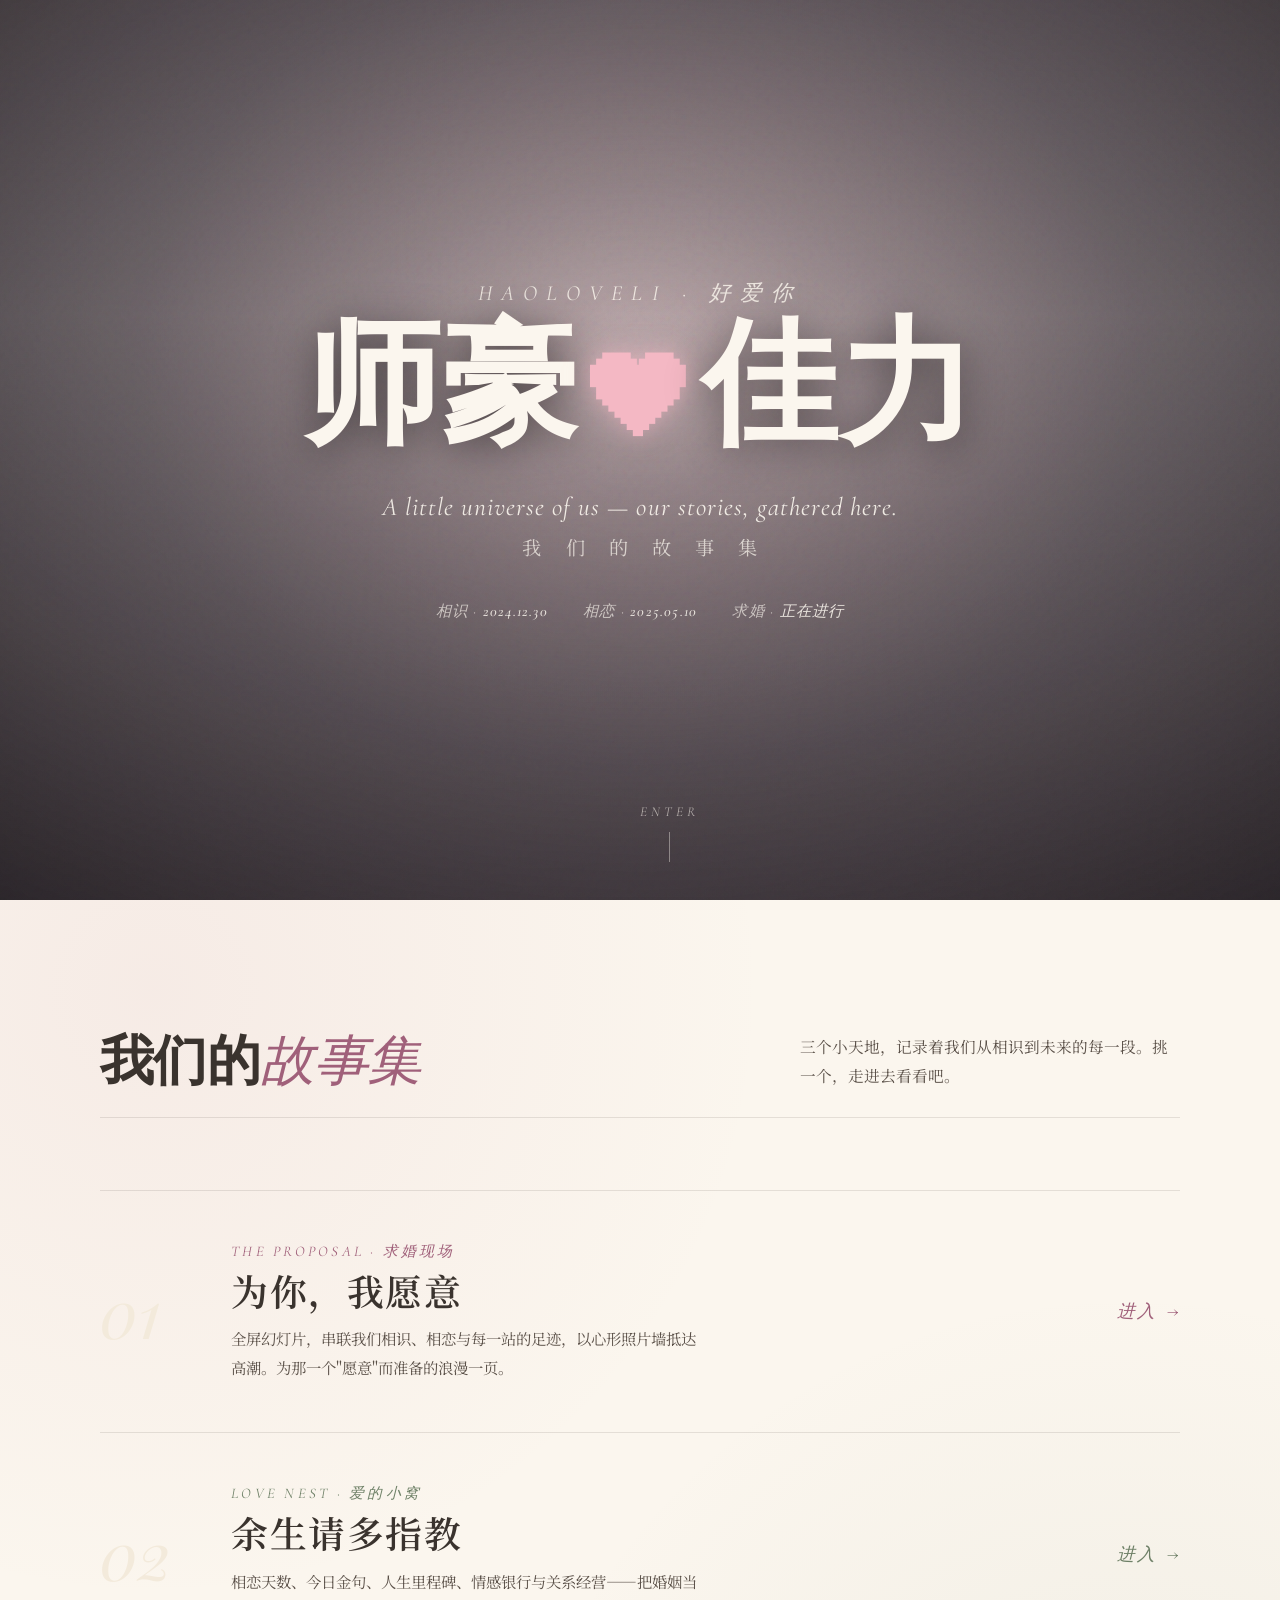
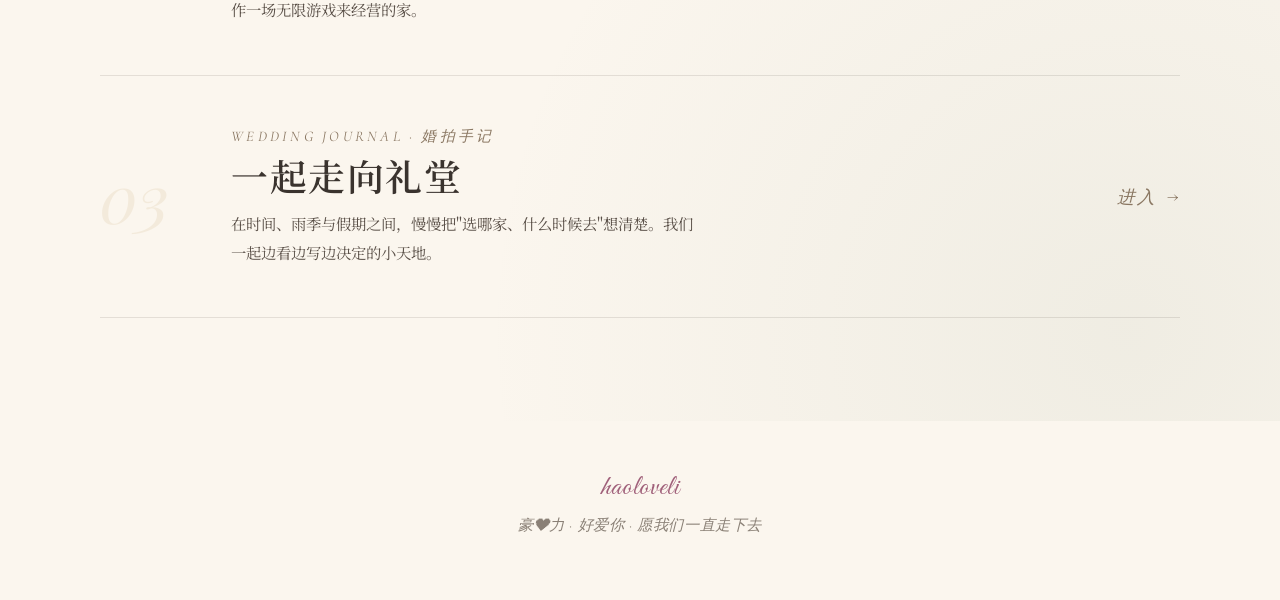
==== commit a5aeeb02: "fix: 魔搭部署卡住 — Docker 端口改为 7860；首页标题更温馨 部署修复（根因）: - 魔搭 Docker 创空间强制容器监听 7860，原配置监听 80 → 构建成功但平台访问不到 →" ====
--- a/index.html
+++ b/index.html
@@ -340,7 +340,7 @@
       <span class="entry__num">01</span>
       <div class="entry__body">
         <p class="entry__label">The Proposal · 求婚现场</p>
-        <h3 class="entry__title">大屏求婚演示</h3>
+        <h3 class="entry__title">为你，我愿意</h3>
         <p class="entry__desc">全屏幻灯片，串联我们相识、相恋与每一站的足迹，以心形照片墙抵达高潮。为那一个"愿意"而准备的浪漫一页。</p>
       </div>
       <span class="entry__go">进入</span>
@@ -350,7 +350,7 @@
       <span class="entry__num">02</span>
       <div class="entry__body">
         <p class="entry__label">Love Nest · 爱的小窝</p>
-        <h3 class="entry__title">长期主义人生仪表盘</h3>
+        <h3 class="entry__title">余生请多指教</h3>
         <p class="entry__desc">相恋天数、今日金句、人生里程碑、情感银行与关系经营——把婚姻当作一场无限游戏来经营的家。</p>
       </div>
       <span class="entry__go">进入</span>
@@ -360,7 +360,7 @@
       <span class="entry__num">03</span>
       <div class="entry__body">
         <p class="entry__label">Wedding Journal · 婚拍手记</p>
-        <h3 class="entry__title">婚拍决策手记</h3>
+        <h3 class="entry__title">一起走向礼堂</h3>
         <p class="entry__desc">在时间、雨季与假期之间，慢慢把"选哪家、什么时候去"想清楚。我们一起边看边写边决定的小天地。</p>
       </div>
       <span class="entry__go">进入</span>
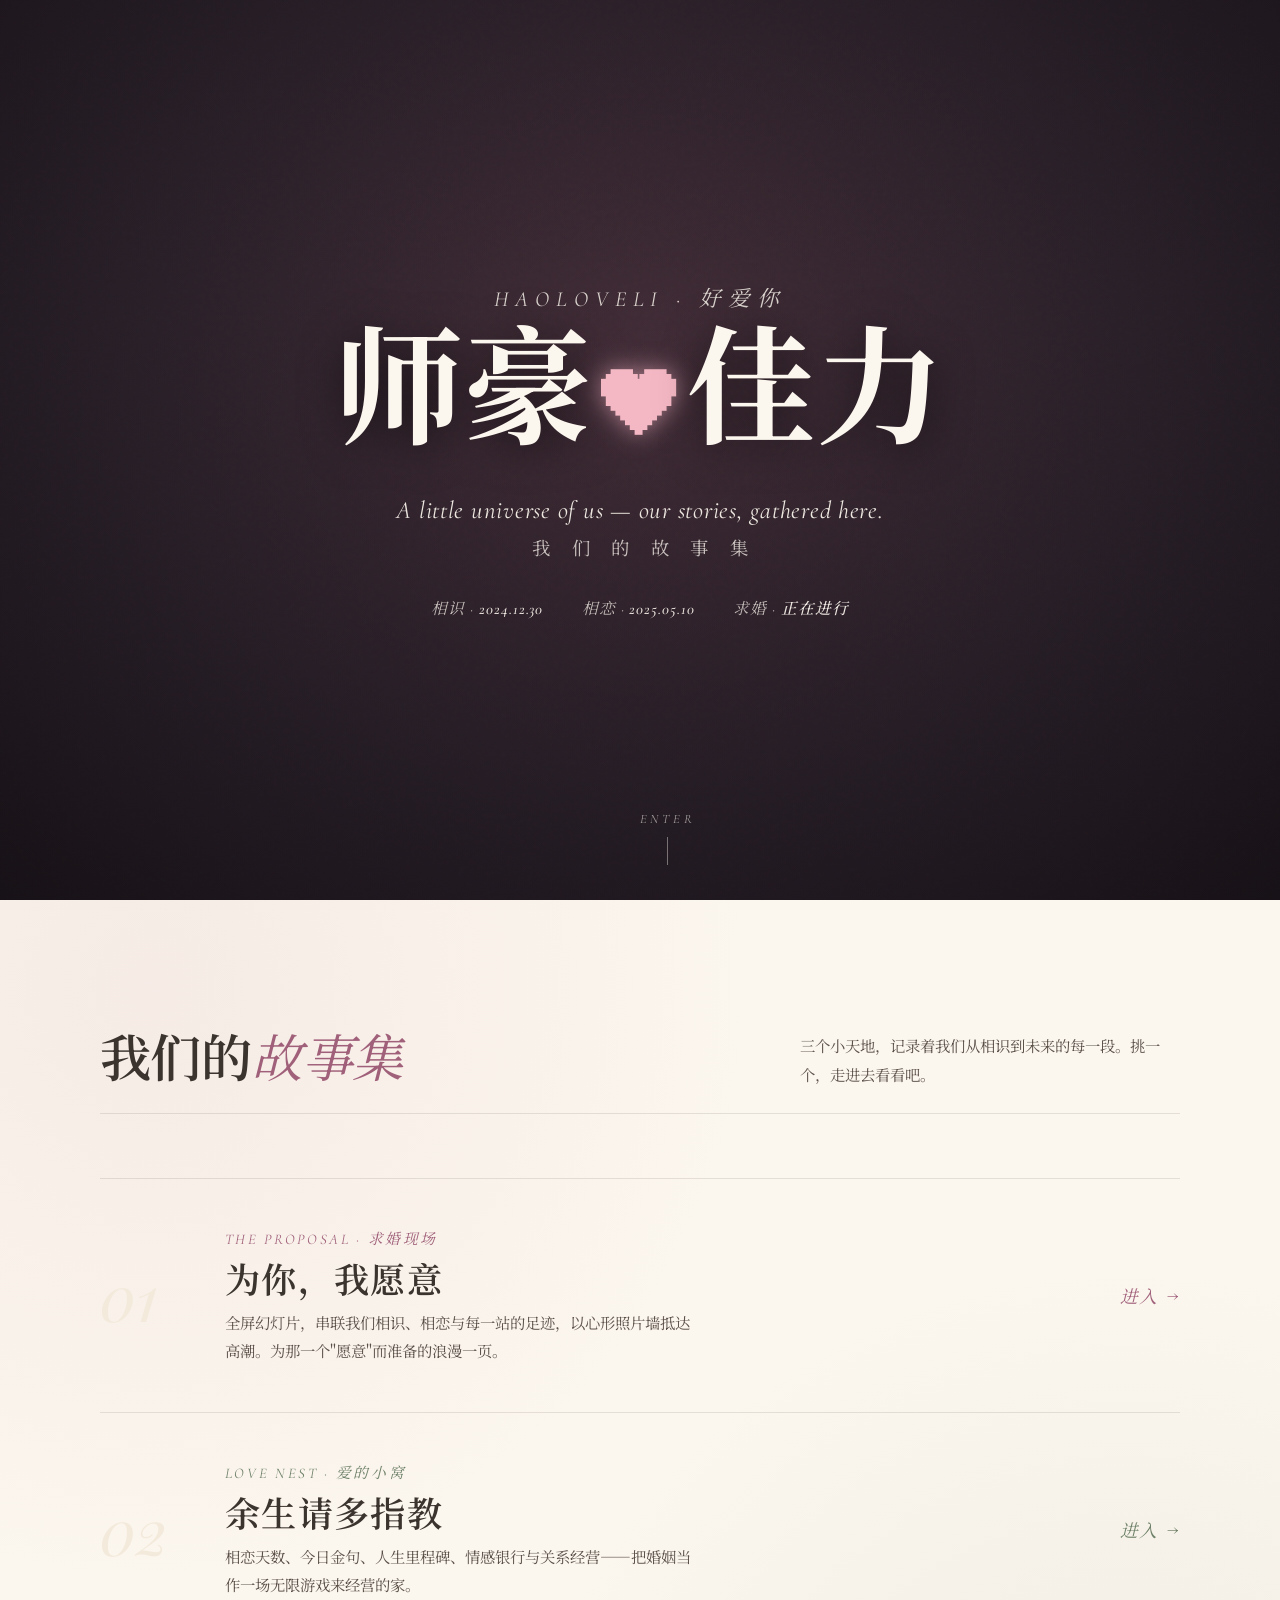
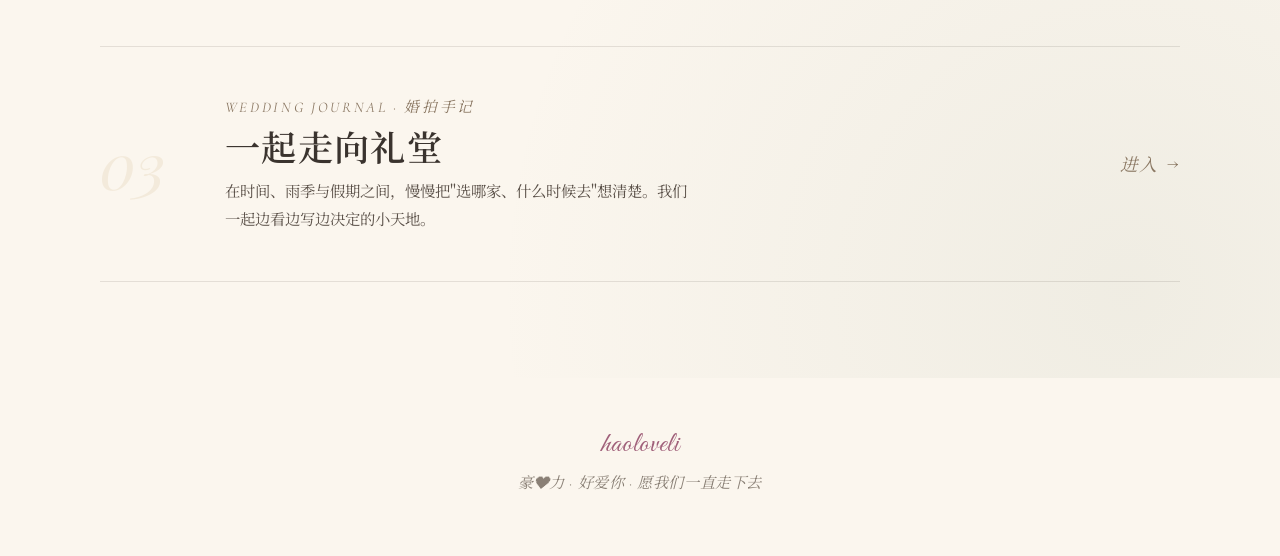
==== commit 1c02e843: "fix: 首页移动端不可见 + 佳力换行问题 根因修复: - 移动端看不到任何内容：hero 文字原本 opacity:0 起始靠 CSS animation 显示，   移动端部分场景动画未触发 →" ====
--- a/index.html
+++ b/index.html
@@ -25,10 +25,14 @@
       --ink-soft: #5A5048;
       --muted: #8A8076;
       --hair: rgba(58,51,46,.12);
+      --ff-script: 'Great Vibes', 'Noto Serif SC', cursive;
+      --ff-display: 'Playfair Display', 'Noto Serif SC', Georgia, serif;
+      --ff-italic: 'Cormorant Garamond', 'Noto Serif SC', Georgia, serif;
+      --ff-body: 'Noto Serif SC', Georgia, serif;
     }
     html, body {
       width: 100%; min-height: 100%;
-      font-family: 'Noto Serif SC', 'Cormorant Garamond', serif;
+      font-family: var(--ff-body);
       color: var(--ink);
       background: var(--ivory);
       -webkit-font-smoothing: antialiased;
@@ -39,15 +43,18 @@
     /* ---------- HERO ---------- */
     .hero {
       position: relative;
-      width: 100%; height: 100vh; height: 100dvh;
+      width: 100%;
+      min-height: 100vh;
+      min-height: 100dvh;
       overflow: hidden;
       display: flex; align-items: center; justify-content: center;
       color: #FBF6EE;
-      isolation: isolate;
+      background: #2a2228;
     }
     .hero__photo {
-      position: absolute; inset: 0; z-index: -2;
-      background: url('lihao.img/夜晚-花海相拥.jpg') center/cover no-repeat;
+      position: absolute; inset: 0; z-index: 1;
+      width: 100%; height: 100%;
+      object-fit: cover; object-position: center;
       transform: scale(1.06);
       animation: kenburns 24s ease-in-out infinite alternate;
     }
@@ -56,44 +63,45 @@
       100% { transform: scale(1.18) translate(-1.5%,-1.5%); }
     }
     .hero__veil {
-      position: absolute; inset: 0; z-index: -1;
+      position: absolute; inset: 0; z-index: 2;
       background:
         radial-gradient(ellipse at 50% 40%, rgba(120,70,90,.30) 0%, rgba(40,30,40,.62) 55%, rgba(20,15,20,.78) 100%),
         linear-gradient(180deg, rgba(30,22,28,.35) 0%, rgba(30,22,28,.15) 35%, rgba(20,15,20,.55) 100%);
     }
     .hero__grain {
-      position: absolute; inset: 0; z-index: -1; pointer-events: none;
+      position: absolute; inset: 0; z-index: 3; pointer-events: none;
       opacity: .10; mix-blend-mode: overlay;
       background-image: url("data:image/svg+xml,%3Csvg viewBox='0 0 200 200' xmlns='http://www.w3.org/2000/svg'%3E%3Cfilter id='n'%3E%3CfeTurbulence type='fractalNoise' baseFrequency='0.85' numOctaves='3'/%3E%3C/filter%3E%3Crect width='100%25' height='100%25' filter='url(%23n)'/%3E%3C/svg%3E");
     }
     .hero__inner {
+      position: relative; z-index: 4;
       text-align: center;
-      padding: 0 8vw;
+      padding: 0 6vw;
       max-width: 920px;
     }
     .kicker {
-      font-family: 'Cormorant Garamond', serif;
-      font-style: italic;
-      font-size: clamp(.95rem, 2vw, 1.35rem);
-      letter-spacing: .42em;
+      font-family: var(--ff-italic);
+      font-style: italic;
+      font-size: clamp(.85rem, 4vw, 1.35rem);
+      letter-spacing: .32em;
       text-transform: uppercase;
       color: rgba(251,246,238,.82);
-      margin-bottom: 1.6rem;
-      opacity: 0; animation: rise 1.2s .2s forwards;
+      margin-bottom: 1.4rem;
     }
     .hero__names {
-      font-family: 'Great Vibes', cursive;
-      font-size: clamp(3.4rem, 12vw, 8.5rem);
-      line-height: 1;
+      font-family: var(--ff-script);
+      font-size: clamp(3.2rem, 16vw, 8rem);
+      line-height: 1.1;
       letter-spacing: .01em;
-      text-shadow: 0 6px 40px rgba(0,0,0,.45);
-      opacity: 0; animation: rise 1.4s .45s forwards;
+      white-space: nowrap;
+      text-shadow: 0 6px 40px rgba(0,0,0,.5);
     }
     .hero__names .heart {
       display: inline-block;
       color: #F4B8C4;
-      font-size: .72em;
-      margin: 0 .12em;
+      font-size: .6em;
+      vertical-align: middle;
+      margin: 0 .1em;
       animation: beat 2.6s ease-in-out infinite;
       text-shadow: 0 0 24px rgba(244,184,196,.6);
     }
@@ -104,88 +112,96 @@
       42% { transform: scale(1.12); }
     }
     .hero__sub {
-      margin-top: 1.4rem;
-      font-family: 'Cormorant Garamond', serif;
-      font-size: clamp(1.05rem, 2.4vw, 1.6rem);
-      font-style: italic;
-      letter-spacing: .04em;
-      color: rgba(251,246,238,.9);
-      opacity: 0; animation: rise 1.2s .75s forwards;
+      margin-top: 1.2rem;
+      font-family: var(--ff-italic);
+      font-size: clamp(1rem, 3.6vw, 1.55rem);
+      font-style: italic;
+      letter-spacing: .03em;
+      color: rgba(251,246,238,.92);
     }
     .hero__zh {
-      margin-top: .7rem;
-      font-size: clamp(.95rem, 1.8vw, 1.2rem);
-      letter-spacing: .5em;
-      padding-left: .5em;
-      color: rgba(251,246,238,.72);
-      opacity: 0; animation: rise 1.2s .95s forwards;
+      margin-top: .6rem;
+      font-size: clamp(.8rem, 3vw, 1.15rem);
+      letter-spacing: .45em;
+      padding-left: .45em;
+      color: rgba(251,246,238,.75);
     }
     .hero__meta {
-      margin-top: 2.6rem;
-      display: flex; gap: 2.2rem; justify-content: center; flex-wrap: wrap;
-      font-family: 'Cormorant Garamond', serif;
-      font-style: italic;
-      font-size: .95rem;
-      letter-spacing: .08em;
-      color: rgba(251,246,238,.66);
-      opacity: 0; animation: rise 1.2s 1.2s forwards;
-    }
-    .hero__meta b { font-weight: 500; color: rgba(251,246,238,.88); }
+      margin-top: 2.2rem;
+      display: flex; gap: clamp(1rem, 4vw, 2.4rem); justify-content: center; flex-wrap: wrap;
+      font-family: var(--ff-italic);
+      font-style: italic;
+      font-size: clamp(.8rem, 3vw, .98rem);
+      letter-spacing: .06em;
+      color: rgba(251,246,238,.7);
+    }
+    .hero__meta b { font-weight: 500; color: rgba(251,246,238,.92); }
     .scroll-hint {
-      position: absolute; bottom: 2.4rem; left: 50%; transform: translateX(-50%);
-      font-family: 'Cormorant Garamond', serif;
-      font-style: italic;
-      font-size: .85rem;
+      position: absolute; bottom: 2.2rem; left: 50%; transform: translateX(-50%);
+      z-index: 4;
+      font-family: var(--ff-italic);
+      font-style: italic;
+      font-size: .8rem;
       letter-spacing: .3em;
       text-transform: uppercase;
       color: rgba(251,246,238,.6);
-      opacity: 0; animation: rise 1s 1.6s forwards, bob 2.2s 2.6s ease-in-out infinite;
     }
     .scroll-hint::after {
-      content: ''; display: block; width: 1px; height: 30px;
-      margin: .7rem auto 0; background: rgba(251,246,238,.4);
-    }
+      content: ''; display: block; width: 1px; height: 28px;
+      margin: .6rem auto 0; background: rgba(251,246,238,.4);
+      animation: bob 2.2s ease-in-out infinite;
+    }
+    @keyframes bob {
+      0%,100% { transform: translateY(0); opacity: .4; }
+      50%     { transform: translateY(8px); opacity: .8; }
+    }
+
+    /* 入场动画：默认可见，is-ready 时才隐藏并播放，保证不依赖动画也能看见 */
+    .hero.is-ready .hero__inner > *,
+    .hero.is-ready .scroll-hint { opacity: 0; animation: rise 1.2s forwards; }
+    .hero.is-ready .kicker      { animation-delay: .2s; }
+    .hero.is-ready .hero__names { animation-delay: .45s; }
+    .hero.is-ready .hero__sub   { animation-delay: .75s; }
+    .hero.is-ready .hero__zh    { animation-delay: .95s; }
+    .hero.is-ready .hero__meta  { animation-delay: 1.2s; }
+    .hero.is-ready .scroll-hint { animation: rise 1s 1.6s forwards; }
     @keyframes rise {
       from { opacity: 0; transform: translateY(22px); }
       to   { opacity: 1; transform: translateY(0); }
     }
-    @keyframes bob {
-      0%,100% { transform: translate(-50%,0); }
-      50%     { transform: translate(-50%,8px); }
-    }
 
     /* ---------- DIRECTORY ---------- */
     .directory {
       position: relative;
-      padding: clamp(5rem, 10vw, 9rem) 6vw clamp(4rem,8vw,7rem);
+      padding: clamp(4rem, 10vw, 8rem) 6vw clamp(3.5rem,8vw,6rem);
       background:
         radial-gradient(circle at 12% 8%, rgba(201,139,154,.10), transparent 40%),
         radial-gradient(circle at 88% 92%, rgba(138,154,128,.10), transparent 42%),
         var(--ivory);
     }
     .directory__head {
-      max-width: 1080px; margin: 0 auto 4.5rem;
+      max-width: 1080px; margin: 0 auto 4rem;
       display: flex; align-items: flex-end; justify-content: space-between; gap: 2rem;
       flex-wrap: wrap;
       border-bottom: 1px solid var(--hair);
-      padding-bottom: 1.6rem;
+      padding-bottom: 1.5rem;
     }
     .directory__title {
-      font-family: 'Playfair Display', serif;
-      font-size: clamp(2rem, 5vw, 3.4rem);
+      font-family: var(--ff-display);
+      font-size: clamp(1.9rem, 5.5vw, 3.2rem);
       font-weight: 600;
       letter-spacing: -.01em;
-      line-height: 1.05;
+      line-height: 1.1;
     }
     .directory__title em {
-      font-family: 'Cormorant Garamond', serif;
+      font-family: var(--ff-italic);
       font-style: italic;
       font-weight: 400;
       color: var(--rose-deep);
     }
     .directory__lead {
       max-width: 380px;
-      font-size: .98rem;
+      font-size: .96rem;
       line-height: 1.9;
       color: var(--ink-soft);
     }
@@ -199,59 +215,56 @@
       display: grid;
       grid-template-columns: auto 1fr auto;
       align-items: center;
-      gap: clamp(1.6rem, 4vw, 3.4rem);
-      padding: clamp(2rem,4vw,3.2rem) 0;
+      gap: clamp(1.2rem, 4vw, 3rem);
+      padding: clamp(1.8rem,4vw,3rem) 0;
       border-top: 1px solid var(--hair);
       text-decoration: none;
       color: inherit;
       transition: transform .55s cubic-bezier(.22,.61,.36,1), padding .55s;
-      opacity: 0; transform: translateY(30px);
-    }
-    .entry.is-in { opacity: 1; transform: translateY(0); }
+    }
     .entry:last-child { border-bottom: 1px solid var(--hair); }
-    .entry:hover { transform: translateY(-4px); }
+    .entry:hover { transform: translateY(-3px); }
     .entry__num {
-      font-family: 'Playfair Display', serif;
+      font-family: var(--ff-display);
       font-style: italic;
       font-weight: 400;
-      font-size: clamp(2.4rem, 6vw, 4.2rem);
+      font-size: clamp(2.2rem, 7vw, 4rem);
       line-height: 1;
       color: var(--cream);
       transition: color .5s;
-      min-width: clamp(3rem,8vw,5rem);
+      min-width: clamp(2.8rem,9vw,4.8rem);
     }
     .entry:hover .entry__num { color: var(--accent); }
     .entry__body { min-width: 0; }
     .entry__label {
-      font-family: 'Cormorant Garamond', serif;
-      font-style: italic;
-      font-size: .92rem;
-      letter-spacing: .22em;
+      font-family: var(--ff-italic);
+      font-style: italic;
+      font-size: clamp(.78rem, 2.6vw, .92rem);
+      letter-spacing: .18em;
       text-transform: uppercase;
       color: var(--accent);
-      margin-bottom: .5rem;
+      margin-bottom: .45rem;
     }
     .entry__title {
-      font-family: 'Noto Serif SC', serif;
-      font-size: clamp(1.5rem, 3.6vw, 2.3rem);
+      font-family: var(--ff-body);
+      font-size: clamp(1.35rem, 4.2vw, 2.2rem);
       font-weight: 600;
       letter-spacing: .04em;
-      line-height: 1.2;
-      margin-bottom: .7rem;
+      line-height: 1.25;
+      margin-bottom: .6rem;
     }
     .entry__desc {
-      font-size: .96rem;
-      line-height: 1.85;
+      font-size: clamp(.88rem, 2.8vw, .96rem);
+      line-height: 1.8;
       color: var(--ink-soft);
       max-width: 52ch;
     }
     .entry__go {
-      position: relative;
-      display: inline-flex; align-items: center; gap: .6rem;
-      font-family: 'Cormorant Garamond', serif;
-      font-style: italic;
-      font-size: 1.1rem;
-      letter-spacing: .12em;
+      display: inline-flex; align-items: center; gap: .5rem;
+      font-family: var(--ff-italic);
+      font-style: italic;
+      font-size: clamp(.95rem, 3vw, 1.1rem);
+      letter-spacing: .1em;
       color: var(--accent);
       white-space: nowrap;
     }
@@ -260,7 +273,6 @@
       transition: transform .45s cubic-bezier(.22,.61,.36,1);
     }
     .entry:hover .entry__go::after { transform: translateX(8px); }
-    /* accent line grows on hover */
     .entry::before {
       content: '';
       position: absolute; left: 0; top: 0; bottom: 0;
@@ -269,7 +281,7 @@
       transition: transform .55s cubic-bezier(.22,.61,.36,1);
     }
     .entry:hover::before { transform: scaleY(1); }
-    .entry:hover { padding-left: 1.2rem; }
+    .entry:hover { padding-left: 1.1rem; }
 
     /* per-entry accents */
     .entry--proposal { --accent: var(--rose-deep); }
@@ -280,29 +292,31 @@
     .foot {
       text-align: center;
       padding: 3rem 6vw 4rem;
-      font-family: 'Cormorant Garamond', serif;
+      font-family: var(--ff-italic);
       font-style: italic;
       color: var(--muted);
       font-size: .95rem;
       letter-spacing: .04em;
     }
     .foot .sig {
-      font-family: 'Great Vibes', cursive;
+      font-family: var(--ff-script);
       font-style: normal;
       font-size: 1.8rem;
       color: var(--rose-deep);
       display: block;
-      margin-bottom: .6rem;
+      margin-bottom: .5rem;
     }
 
     @media (max-width: 640px) {
       .entry { grid-template-columns: auto 1fr; }
-      .entry__go { grid-column: 2; margin-top: 1rem; }
-      .hero__meta { gap: 1.1rem; }
+      .entry__go { grid-column: 2; margin-top: .9rem; }
+      .hero__meta { gap: 1rem 1.4rem; }
+      .scroll-hint { bottom: 1.6rem; }
     }
     @media (prefers-reduced-motion: reduce) {
       *, *::before, *::after { animation: none !important; transition: none !important; }
-      .entry { opacity: 1; transform: none; }
+      .hero.is-ready .hero__inner > *,
+      .hero.is-ready .scroll-hint { opacity: 1; }
     }
   </style>
 </head>
@@ -310,7 +324,7 @@
 
 <!-- ========== HERO · 入口封面 ========== -->
 <section class="hero" id="hero">
-  <div class="hero__photo" aria-hidden="true"></div>
+  <img class="hero__photo" src="lihao.img/夜晚-花海相拥.jpg" alt="" aria-hidden="true" />
   <div class="hero__veil" aria-hidden="true"></div>
   <div class="hero__grain" aria-hidden="true"></div>
   <div class="hero__inner">
@@ -375,19 +389,32 @@
 </footer>
 
 <script>
-  // 入场动画：滚动到目录时逐条浮现
+  // 入场动画：加 is-ready 触发；即使 JS 失败，内容默认可见
+  requestAnimationFrame(() => {
+    document.querySelector('.hero').classList.add('is-ready');
+  });
+
+  // 目录逐条浮现（滚动触发）
   const entries = document.querySelectorAll('.entry');
-  const io = new IntersectionObserver((items) => {
-    items.forEach((it, i) => {
-      if (it.isIntersecting) {
-        const idx = Array.from(entries).indexOf(it.target);
-        it.target.style.transitionDelay = (idx * 0.12) + 's';
-        it.target.classList.add('is-in');
-        io.unobserve(it.target);
-      }
+  if ('IntersectionObserver' in window) {
+    const io = new IntersectionObserver((items) => {
+      items.forEach((it) => {
+        if (it.isIntersecting) {
+          const idx = Array.from(entries).indexOf(it.target);
+          it.target.style.transitionDelay = (idx * 0.12) + 's';
+          it.target.style.opacity = '1';
+          it.target.style.transform = 'translateY(0)';
+          io.unobserve(it.target);
+        }
+      });
+    }, { threshold: 0.15 });
+    entries.forEach(e => {
+      e.style.opacity = '0';
+      e.style.transform = 'translateY(30px)';
+      e.style.transition = 'opacity .7s cubic-bezier(.22,.61,.36,1), transform .7s cubic-bezier(.22,.61,.36,1)';
+      io.observe(e);
     });
-  }, { threshold: 0.2 });
-  entries.forEach(e => io.observe(e));
+  }
 </script>
 
 </body>
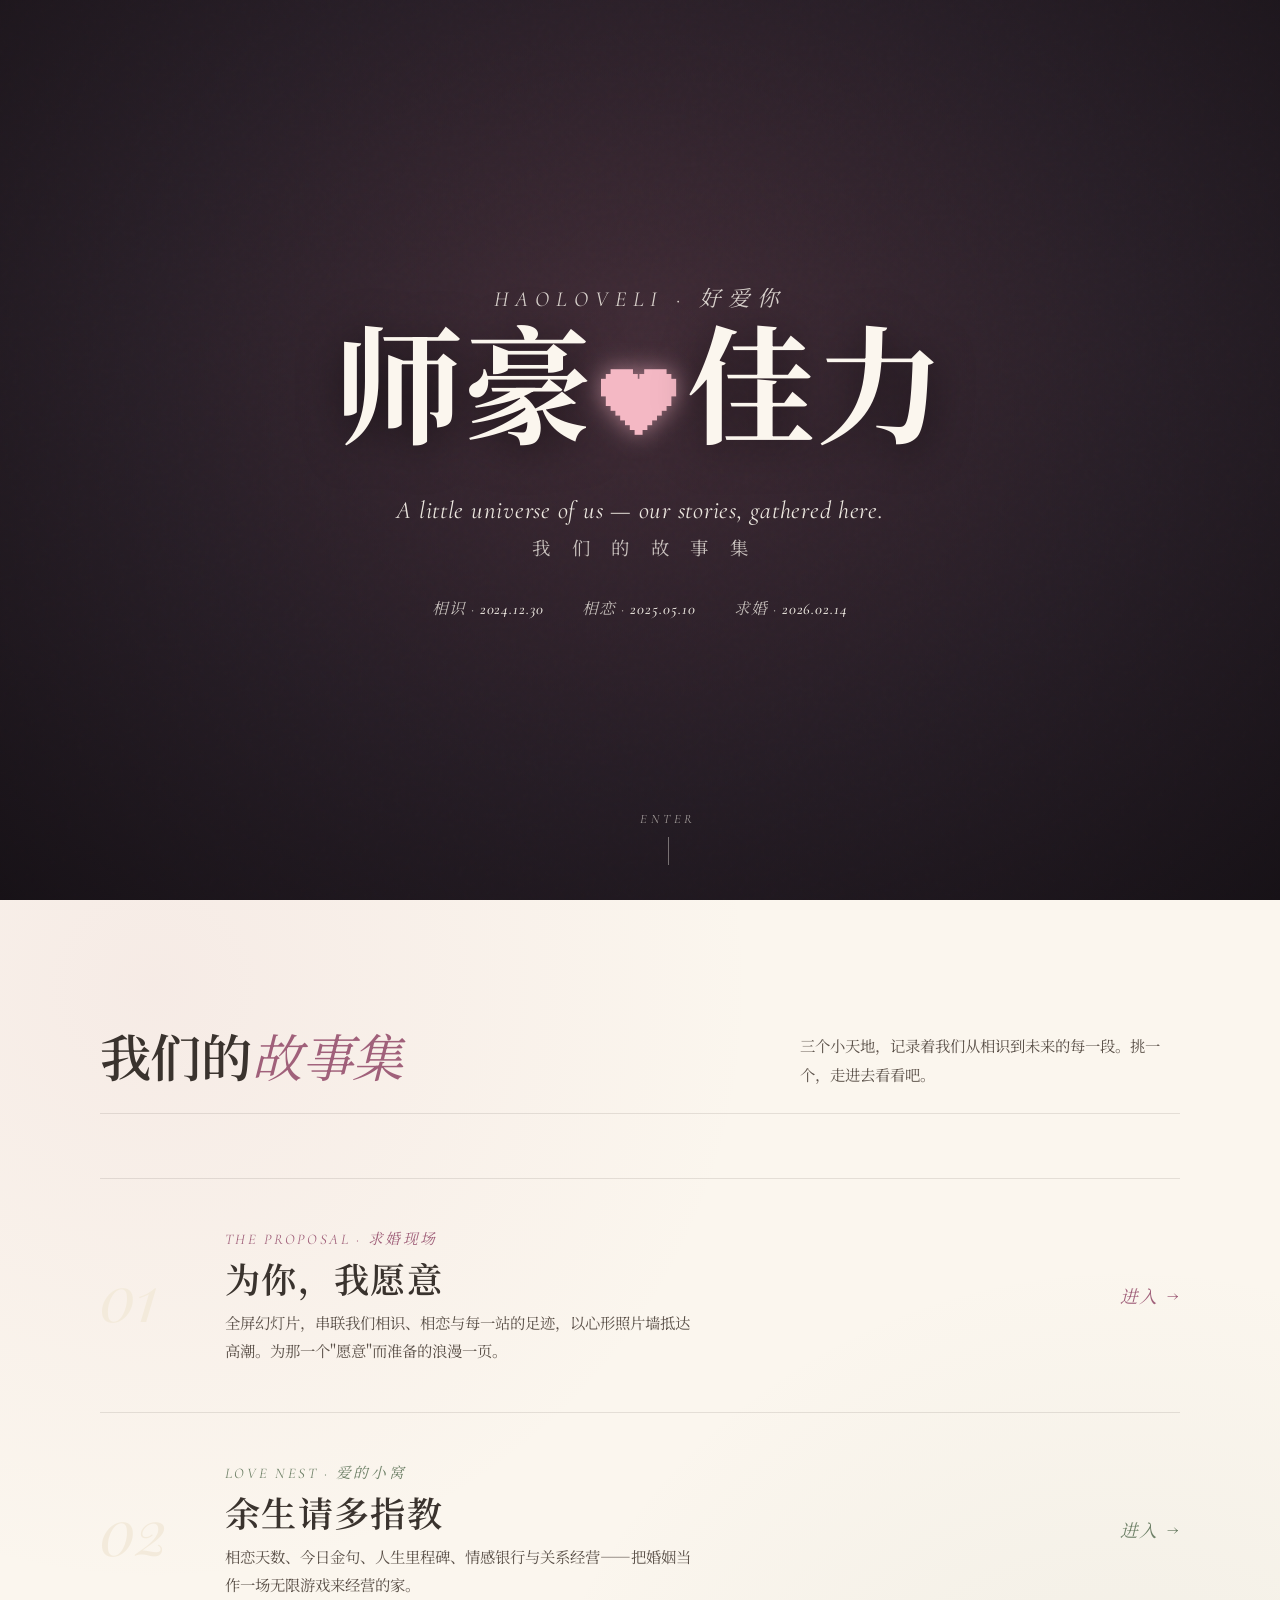
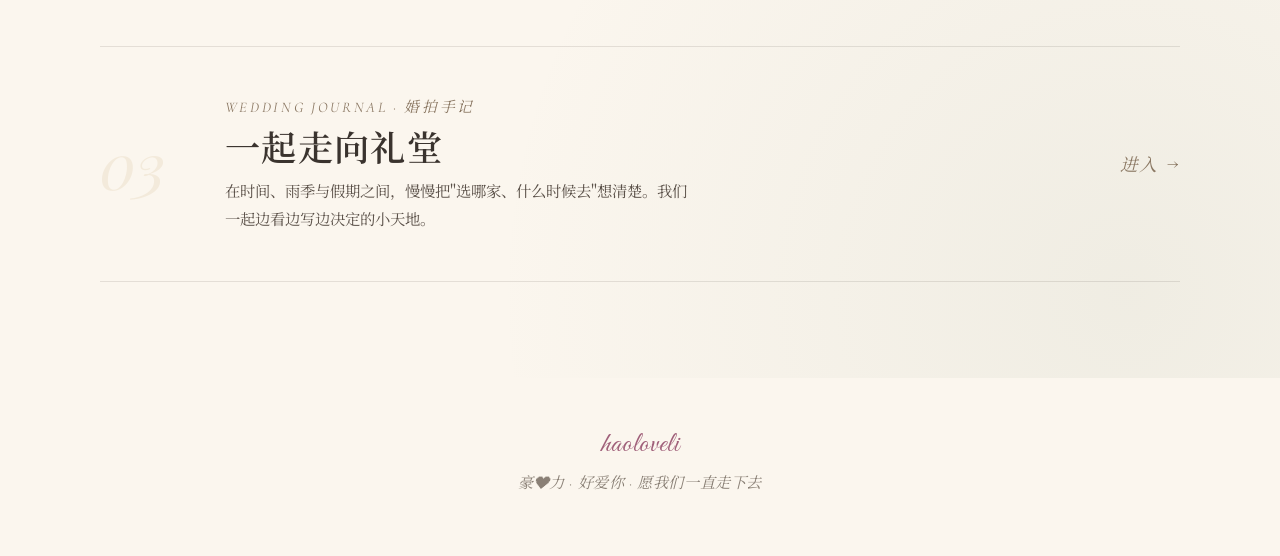
==== commit 7ed8c626: "fix: 修复 LFS 指针损坏 + 补全过期文案 上一轮任务因 .gitattributes 声明图片/音频走 LFS 但未对存量文件做 migrate，导致 6 个被改动文件被提交成 132 字节" ====
--- a/index.html
+++ b/index.html
@@ -335,7 +335,7 @@
     <div class="hero__meta">
       <span>相识 · <b>2024.12.30</b></span>
       <span>相恋 · <b>2025.05.10</b></span>
-      <span>求婚 · <b>正在进行</b></span>
+      <span>求婚 · <b>2026.02.14</b></span>
     </div>
   </div>
   <div class="scroll-hint">Enter</div>
